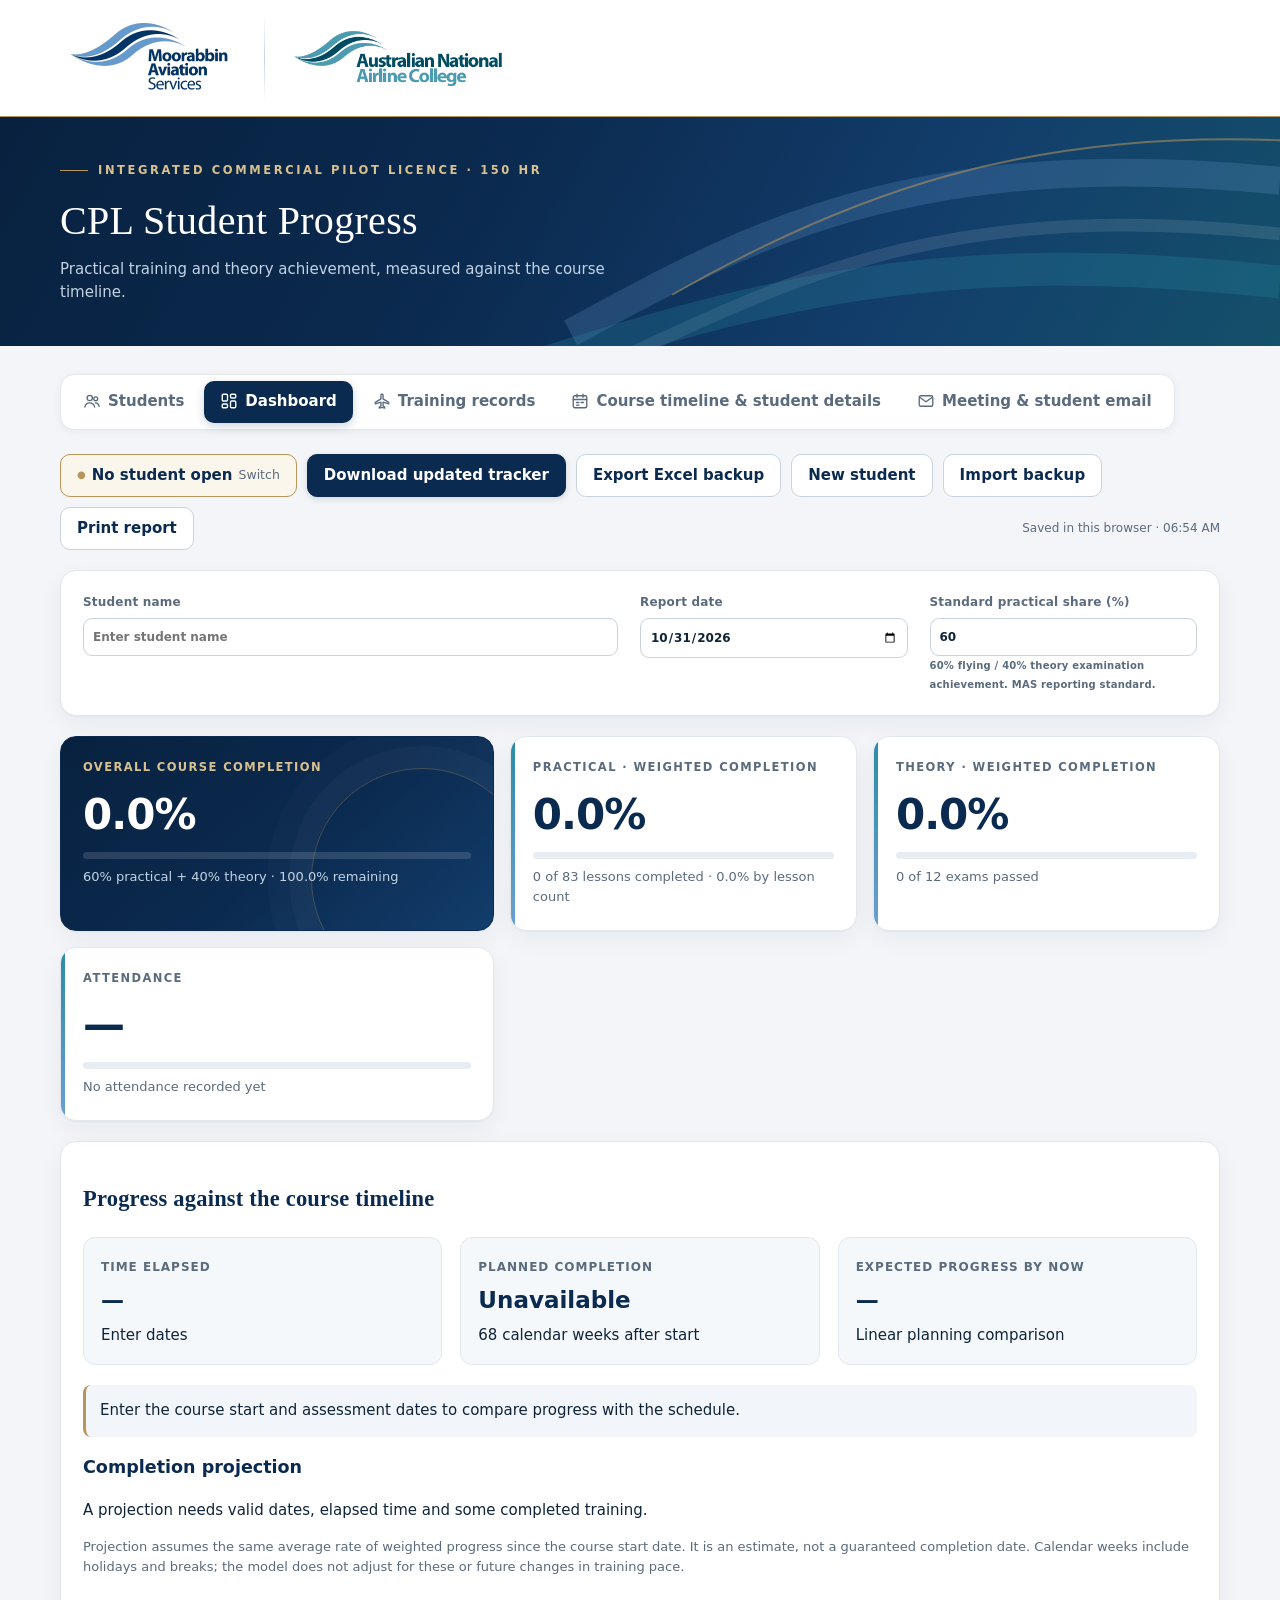
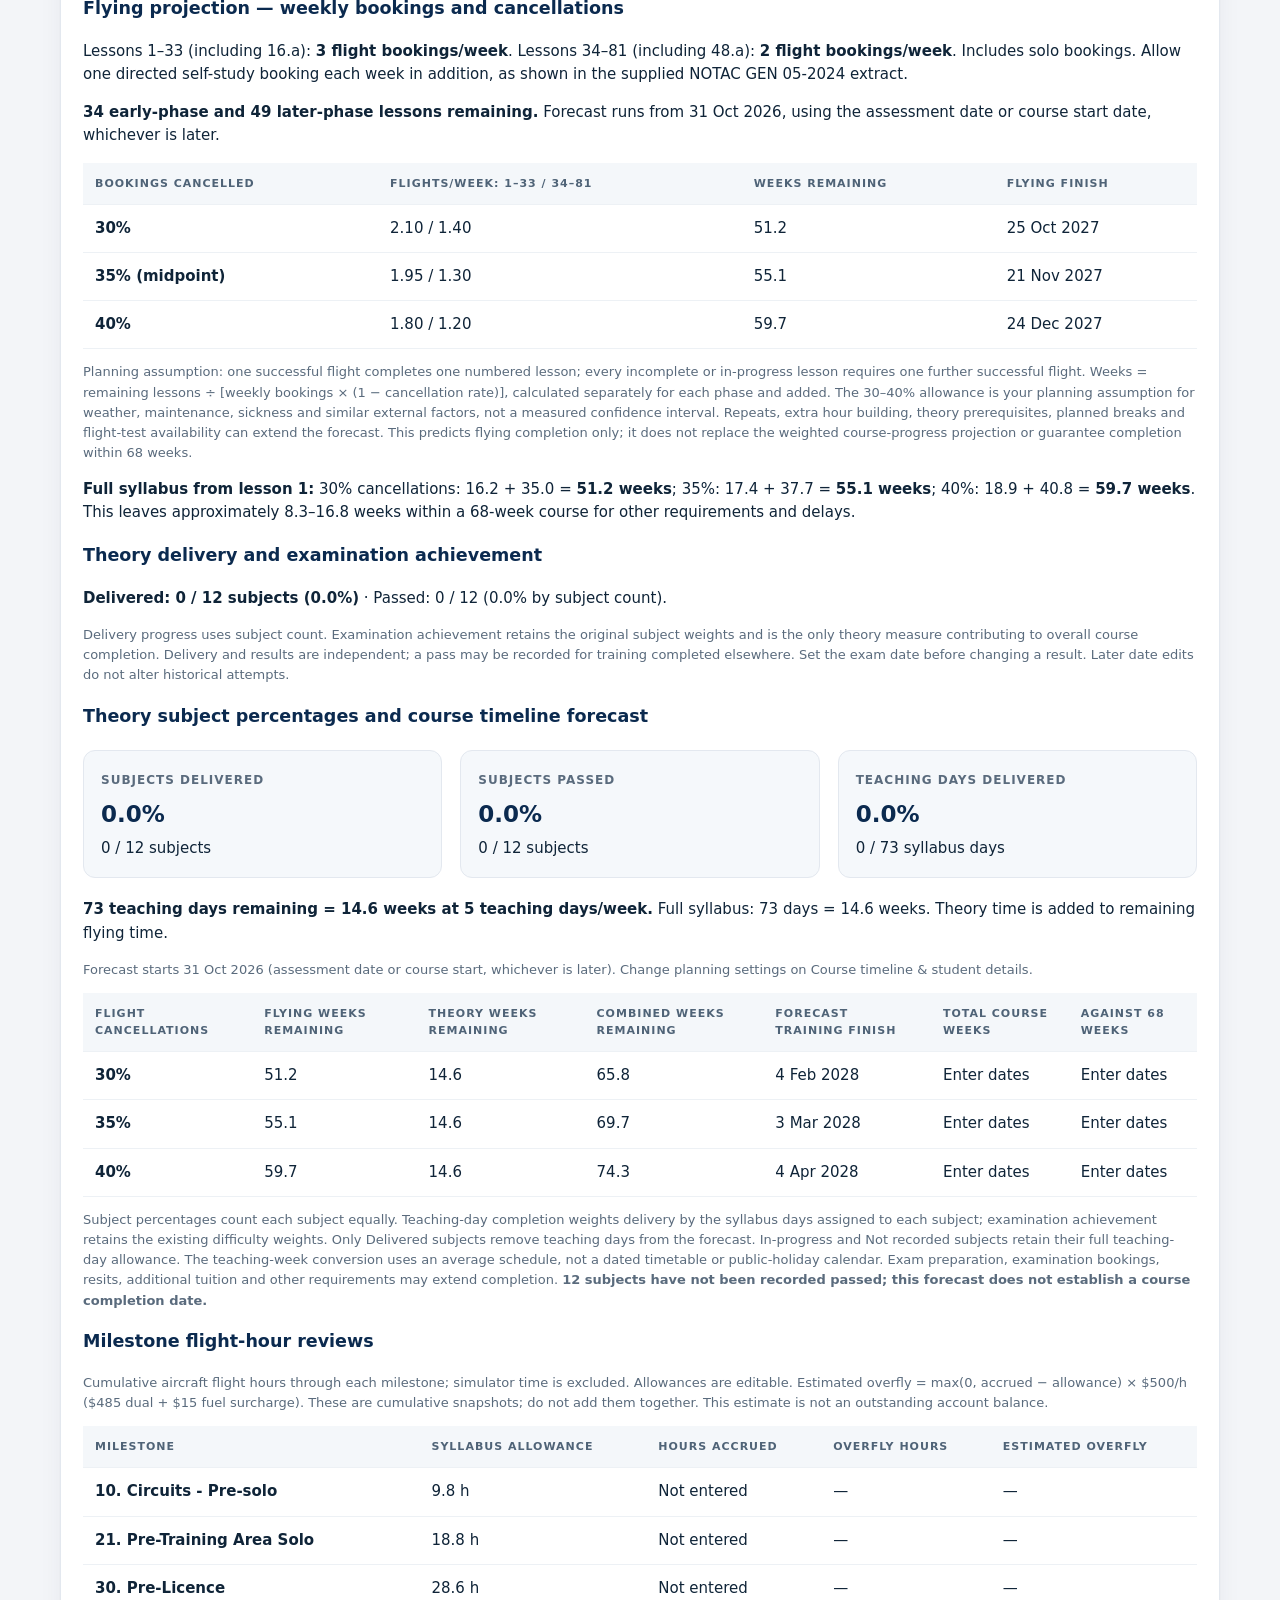
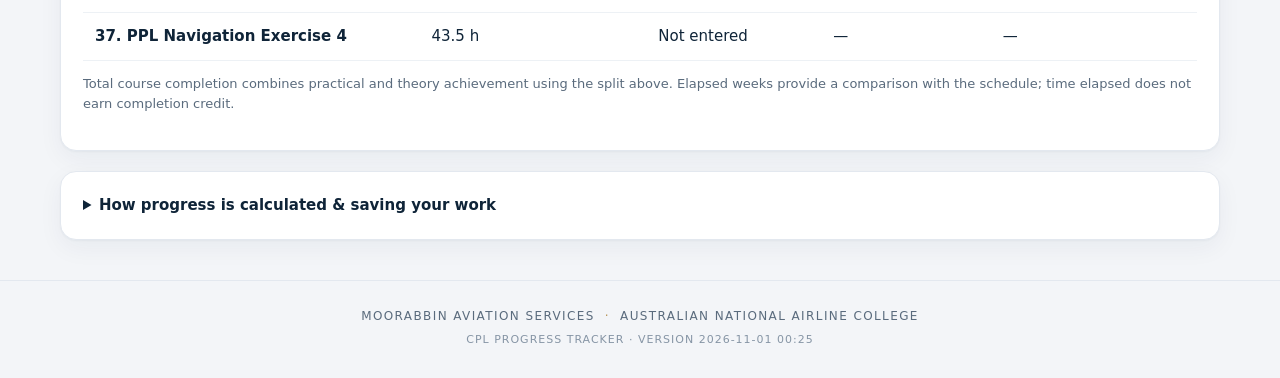
==== src/index.html @ b9ecb1c2 "Read Smart cancellation report PDFs (statistics cover every event even when only the first page prin" ====
<!doctype html>
<html lang="en"><head><meta name="cpl-build" content="2026-11-01T00:25:20Z"><meta charset="utf-8"><meta name="viewport" content="width=device-width,initial-scale=1,viewport-fit=cover"><meta name="theme-color" content="#0b2a4f"><meta name="mobile-web-app-capable" content="yes"><meta name="apple-mobile-web-app-capable" content="yes"><meta name="apple-mobile-web-app-title" content="CPL Tracker"><meta name="apple-mobile-web-app-status-bar-style" content="black-translucent"><link rel="manifest" href="manifest.webmanifest"><link rel="icon" href="icons/icon-192.png"><link rel="apple-touch-icon" href="icons/apple-touch-icon.png"><title>MAS · CPL Progress Tracker</title><style>
:root{--ink:#132b3e;--muted:#5d7180;--teal:#087f7a;--line:#dce5e9;--bg:#f2f6f8}*{box-sizing:border-box}body{margin:0;background:var(--bg);color:var(--ink);font:15px/1.5 system-ui,-apple-system,Segoe UI,sans-serif}header{background:#102d42;color:white;padding:26px max(24px,calc((100% - 1160px)/2))}header small{color:#9cd7d3;letter-spacing:2px;font-weight:700}h1{font-size:30px;margin:7px 0}header p{margin:0;color:#c5d6e1}main{max-width:1208px;margin:auto;padding:26px 24px}button,.file{font:inherit;border:1px solid #bacbd3;border-radius:8px;background:white;color:var(--ink);padding:9px 15px;cursor:pointer;font-weight:600}button:hover,.file:hover{background:#e6f3f1}.primary{background:var(--teal);color:white;border-color:var(--teal)}.primary:hover{background:#066963}.toolbar{display:flex;gap:10px;flex-wrap:wrap;align-items:center;margin-bottom:20px}.saved{font-size:12px;color:var(--muted);margin-left:auto}.panel,.card{background:white;border:1px solid var(--line);border-radius:14px;padding:22px;box-shadow:0 3px 12px #17384b04}.identity{display:grid;grid-template-columns:2fr 1fr 1fr;gap:22px;margin-bottom:20px}label{display:block;font-size:12px;font-weight:650;color:var(--muted)}input,select,textarea{font:inherit;color:var(--ink);border:1px solid #bbccd4;border-radius:7px;padding:9px;background:white;max-width:100%}input:focus,select:focus,textarea:focus,button:focus-visible{outline:3px solid #77c9bd;outline-offset:2px}.identity input{width:100%;margin-top:6px}.cards{display:grid;grid-template-columns:1.25fr 1fr 1fr;gap:16px;margin-bottom:20px}.card h2{font-size:13px;color:var(--muted);margin:0}.value{font-size:40px;letter-spacing:-1.5px;font-weight:700;margin:5px 0}.card p{color:var(--muted);font-size:13px;margin:8px 0 0}.overall{background:#102d42;color:white}.overall h2,.overall p{color:#c4d8e2}.bar{height:8px;background:#e5eeee;border-radius:20px;overflow:hidden}.bar span{display:block;height:100%;background:#15998e;transition:width .2s}.overall .bar{background:#355164}.overall .bar span{background:#69d5bd}.tabs{display:flex;gap:6px;border-bottom:1px solid var(--line);margin-bottom:20px}.tabs button{border:0;border-radius:8px 8px 0 0;padding:13px 20px;background:transparent}.tabs button.active{background:white;color:var(--teal);box-shadow:inset 0 -3px var(--teal)}.sectionhead{display:flex;align-items:center;gap:16px;flex-wrap:wrap;margin-bottom:16px}.sectionhead h2{font-size:20px;margin:0;margin-right:auto}.sectionhead input{width:180px}.tablewrap{overflow:auto}table{border-collapse:collapse;width:100%;text-align:left}th{font-size:11px;text-transform:uppercase;letter-spacing:.7px;color:var(--muted);background:#f3f7f8}td,th{padding:12px;border-bottom:1px solid #e7eef1;vertical-align:middle}td:first-child{font-weight:650}td select{min-width:145px;font-size:13px}td textarea{min-width:190px;width:100%;height:40px;resize:vertical;font-size:13px}tr.done{background:#f1faf6}.weight{font-variant-numeric:tabular-nums;white-space:nowrap}.tag{font-size:12px;color:var(--teal);background:#e5f5ef;padding:4px 9px;border-radius:6px}.hint{font-size:13px;color:var(--muted)}details{margin-top:20px}summary{cursor:pointer;font-weight:650}details p{max-width:900px;font-size:13px;color:var(--muted)}footer{text-align:center;padding:22px;font-size:12px;color:var(--muted)}[hidden]{display:none!important}@media(max-width:750px){.identity,.cards{grid-template-columns:1fr}.value{font-size:34px}main{padding:18px 12px}.panel{padding:15px}header{padding:22px}h1{font-size:25px}.saved{margin-left:0;width:100%}}@media print{header{background:white;color:#132b3e;padding:0}header small,header p{color:#536877}.toolbar,.sectionhead input,.sectionhead select,.tabs,footer{display:none}.panel,.card{box-shadow:none;break-inside:avoid}.cards{grid-template-columns:repeat(3,1fr)}.overall{background:white;color:#132b3e}.overall h2,.overall p{color:#536877}body{background:white}main{padding:12px 0}.identity{grid-template-columns:2fr 1fr 1fr}td textarea{height:auto}table{font-size:11px}td,th{padding:6px}.tablewrap{overflow:visible}}

.pagetabs{margin-bottom:24px}.metricgrid{display:grid;grid-template-columns:repeat(3,minmax(0,1fr));gap:18px;margin:20px 0}.metricgrid>div{background:#f2f7f8;border-radius:10px;padding:17px}.metricgrid strong{display:block;font-size:23px;margin:5px 0}.metricgrid span{font-size:12px;color:var(--muted)}.pace{padding:14px;background:#edf5f5;border-left:4px solid var(--teal);border-radius:6px}.bulk{display:flex;gap:10px;align-items:center;flex-wrap:wrap;background:#f2f7f8;padding:12px;border-radius:8px;margin-bottom:14px}.bulk input[type=checkbox],td input[type=checkbox]{width:19px;height:19px;accent-color:var(--teal)}#printReport{display:none}.reportmeta{display:grid;grid-template-columns:1fr 1fr;gap:9px}.reportmeta p{margin:4px 0}#printReport h2{border-bottom:2px solid #087f7a;padding-bottom:8px}#printReport td:last-child{text-align:right}.printnotes{white-space:pre-wrap;overflow-wrap:anywhere}@media(max-width:750px){.metricgrid{grid-template-columns:1fr}.pagetabs button{flex:1}.reportmeta{grid-template-columns:1fr}}@media print{main>*{display:none!important}main>#printReport{display:block!important}#printReport .metricgrid{grid-template-columns:repeat(3,1fr)}header{margin-bottom:15px}#printReport{font-size:12px}.printnotes{break-inside:auto}footer{display:none}}
</style>
<style id="eliteTheme">
:root{--ink:#0f2438;--muted:#5a6b7d;--navy:#0b2a4f;--navy2:#123d6b;--sky:#6c9fd3;--teal:#16627a;--tealb:#2a8ca3;--gold:#b8955a;--goldl:#d9c08f;--line:#e3e8ef;--bg:#f3f5f8;--serif:"Iowan Old Style","Palatino Linotype",Palatino,"Book Antiqua",Georgia,serif}
body{background:var(--bg);color:var(--ink);font:15px/1.55 "Inter","Segoe UI",system-ui,-apple-system,Roboto,sans-serif;-webkit-font-smoothing:antialiased}
header.site{background:none;padding:0;color:white}
.brandbar{background:white;border-bottom:1px solid var(--gold);box-shadow:0 1px 0 #fff inset}
.brandinner{max-width:1208px;margin:auto;padding:14px 24px;display:flex;align-items:center;gap:26px}
.logo{display:block;height:auto}.logo.mas{width:178px}.logo.anac{width:214px}
.brandsep{width:1px;align-self:stretch;background:linear-gradient(transparent,#c9d3de,transparent)}
.hero{position:relative;overflow:hidden;background:linear-gradient(120deg,#08213f 0%,var(--navy) 38%,var(--navy2) 70%,#14506a 100%)}
.herowave{position:absolute;right:0;top:0;height:100%;width:min(70%,760px)}
.heroinner{position:relative;max-width:1208px;margin:auto;padding:38px 24px 42px}
.hero small{display:inline-flex;align-items:center;gap:10px;color:var(--goldl);font-size:11.5px;letter-spacing:2.6px;text-transform:uppercase;font-weight:600}
.hero small::before{content:"";width:28px;height:1px;background:var(--gold)}
.hero h1{font-family:var(--serif);font-weight:500;font-size:40px;letter-spacing:.3px;margin:10px 0 6px;color:white}
.hero p{margin:0;color:#c3d3e4;max-width:560px}
main{max-width:1208px;padding:28px 24px 10px}
button,.file{border:1px solid #c9d3de;border-radius:10px;background:white;color:var(--navy);padding:9px 16px;font-weight:600;transition:background .15s,border-color .15s,box-shadow .15s}
button:hover,.file:hover{background:#eef3f8;border-color:#aebdcc}
.primary,button.primary{background:var(--navy);border-color:var(--navy);color:white;box-shadow:0 2px 6px #0b2a4f26}
.primary:hover,button.primary:hover{background:var(--navy2);border-color:var(--navy2)}
input:focus,select:focus,textarea:focus,button:focus-visible{outline:3px solid #6c9fd3aa;outline-offset:2px}
.pagetabs{background:white;border:1px solid var(--line);border-radius:14px;padding:6px;gap:4px;box-shadow:0 2px 10px #0b2a4f0d;display:inline-flex}
.pagetabs button{border:0;background:transparent;box-shadow:none;border-radius:10px;color:var(--muted)}
.pagetabs button:hover{background:#f0f4f8;color:var(--navy)}
.pagetabs button.primary{background:var(--navy);color:white;box-shadow:0 3px 10px #0b2a4f33}
.panel,.card{border:1px solid var(--line);border-radius:16px;box-shadow:0 1px 2px #0b2a4f0a,0 8px 24px #0b2a4f0d}
.panel h2,.sectionhead h2{font-family:var(--serif);font-weight:600;color:var(--navy);letter-spacing:.2px}
.panel h3{color:var(--navy)}
label{color:var(--muted);font-weight:600;letter-spacing:.2px}
input,select,textarea{border-color:#c9d3de;border-radius:9px}
.card{position:relative;overflow:hidden}
.card h2{font-size:11.5px;letter-spacing:1.4px;font-weight:700;color:var(--muted)}
.value{font-size:42px;font-weight:650;letter-spacing:-1px;color:var(--navy);font-variant-numeric:tabular-nums}
.bar{height:7px;background:#e7edf3}
.bar span{background:linear-gradient(90deg,var(--teal),var(--tealb))}
.card:not(.overall)::before{content:"";position:absolute;left:0;top:0;bottom:0;width:4px;background:linear-gradient(var(--tealb),var(--sky))}
.overall{background:linear-gradient(140deg,#08213f,var(--navy) 55%,var(--navy2));border-color:#0b2a4f}
.overall::after{content:"";position:absolute;inset:auto -40px -60px auto;width:220px;height:220px;border-radius:50%;border:1px solid #b8955a55;box-shadow:0 0 0 22px #ffffff06,0 0 0 44px #ffffff04}
.overall .value{color:white}
.overall h2{color:var(--goldl)}.overall p{color:#c3d3e4}
.overall .bar{background:#ffffff22}.overall .bar span{background:linear-gradient(90deg,var(--gold),var(--goldl))}
.tabs{border-bottom:1px solid var(--line)}
.tabs button{color:var(--muted);font-weight:600}
.tabs button.active{background:white;color:var(--navy);box-shadow:inset 0 -3px var(--gold)}
th{background:#f4f7fa;color:#4f6377;letter-spacing:1px;font-weight:700;border-bottom:1px solid var(--line)}
td,th{border-bottom:1px solid #edf1f5}
tbody tr:hover{background:#f8fafc}
tr.done{background:#eef7f4}tr.done:hover{background:#e6f3ef}
td:first-child{font-weight:600}
.lessoncell:first-of-type{color:var(--navy)}
.metricgrid>div{background:#f5f8fb;border:1px solid var(--line);border-radius:12px}
.metricgrid strong{color:var(--navy);font-weight:650}
.metricgrid span{letter-spacing:1px;font-weight:600}
.pace{background:#f2f6fa;border-left:3px solid var(--gold);border-radius:8px}
.bulk{background:#f5f8fb;border:1px solid var(--line);border-radius:12px}
.bulk input[type=checkbox],td input[type=checkbox]{accent-color:var(--navy)}
.tag{color:var(--navy);background:#e8eff7}
.saved{color:var(--muted)}
footer{display:flex;flex-wrap:wrap;justify-content:center;align-items:center;gap:6px 10px;margin-top:30px;padding:26px 16px 30px;border-top:1px solid var(--line);color:var(--muted);font-size:12px;letter-spacing:1.4px;text-transform:uppercase}
footer i{color:var(--gold);font-style:normal}
footer small{flex-basis:100%;text-align:center;letter-spacing:1px;color:#8695a5;font-size:11px}
@media(max-width:750px){
.brandinner{padding:12px 16px;gap:16px;justify-content:space-between}
.logo.mas{width:112px}.logo.anac{width:132px}
.heroinner{padding:28px 16px 30px}
.hero h1{font-size:30px}
.herowave{width:100%;opacity:.7}
main{padding:20px 16px 6px}
.pagetabs{display:grid;grid-template-columns:1fr 1fr;width:100%}.pagetabs button{padding:11px 8px;line-height:1.25}.toolbar:not(.pagetabs) button,.toolbar .file{flex:1 1 auto;text-align:center}
.value{font-size:36px}
}
@media print{
header.site{background:white;padding:0}
.brandbar{border-bottom:2px solid var(--gold);box-shadow:none}
.brandinner{padding:0 0 10px}
.hero{background:white;color:var(--ink)}
.herowave{display:none}
.heroinner{padding:12px 0 6px}
.hero small{color:#7a6a4a}.hero h1{color:var(--navy);font-size:26px}.hero p{color:var(--muted)}
.overall{background:white}.overall .value{color:var(--navy)}.overall h2,.overall p{color:var(--muted)}
.card::before,.overall::after{display:none}
*{-webkit-print-color-adjust:exact;print-color-adjust:exact}
}
</style><style id="appShell">
.navicon{display:inline-grid;place-items:center;vertical-align:-4px;margin-right:7px}
.navicon svg{width:18px;height:18px;fill:none;stroke:currentColor;stroke-width:1.8;stroke-linecap:round;stroke-linejoin:round}
.navshort{display:none}
.apptoast{position:fixed;left:50%;bottom:28px;transform:translate(-50%,20px);opacity:0;pointer-events:none;z-index:90;max-width:min(92vw,520px);background:#0b2a4f;color:white;padding:12px 18px;border-radius:12px;box-shadow:0 10px 30px #0b2a4f55;font-size:14px;transition:opacity .2s,transform .2s;border-left:3px solid var(--gold)}
.apptoast.show{opacity:1;transform:translate(-50%,0)}
#installApp{border-color:var(--gold);color:#7a5a20;background:#fbf6ec}
.pagein{animation:pagein .22s ease-out}
@keyframes pagein{from{opacity:0;transform:translateY(6px)}to{opacity:1;transform:none}}
@media(prefers-reduced-motion:reduce){.pagein{animation:none}.apptoast{transition:none}}
tr.milestone-review td{border-left:3px solid var(--gold)}
tr.milestone-review strong{color:var(--navy)}
@media(max-width:750px){
body{padding-bottom:calc(78px + env(safe-area-inset-bottom))}
.brandinner{padding-top:calc(10px + env(safe-area-inset-top))}
.heroinner{padding:20px 16px 22px}.hero h1{font-size:27px;margin:6px 0 0}.hero p{display:none}
.pagetabs{position:fixed;left:0;right:0;bottom:0;z-index:60;margin:0;width:auto;display:grid;grid-template-columns:repeat(4,1fr);gap:2px;border:0;border-top:1px solid var(--line);border-radius:0;padding:6px 4px calc(6px + env(safe-area-inset-bottom));background:#ffffffef;-webkit-backdrop-filter:blur(14px);backdrop-filter:blur(14px);box-shadow:0 -6px 24px #0b2a4f14}
.pagetabs button,.pagetabs button.primary{display:flex;flex-direction:column;align-items:center;gap:3px;padding:4px 2px;font-size:11px;font-weight:600;line-height:1.2;background:none;box-shadow:none;border-radius:12px;color:var(--muted)}
.pagetabs button.primary{color:var(--navy)}
.pagetabs .navicon{margin:0;width:52px;height:30px;border-radius:15px;transition:background .15s}
.pagetabs button.primary .navicon{background:#dfe8f3}
.pagetabs .navicon svg{width:21px;height:21px}
.navfull{display:none}.navshort{display:inline}
.toolbar:not(.pagetabs){flex-wrap:nowrap;overflow-x:auto;-webkit-overflow-scrolling:touch;scrollbar-width:none;margin:0 -16px 16px;padding:2px 16px 6px}
.toolbar:not(.pagetabs)::-webkit-scrollbar{display:none}
.toolbar:not(.pagetabs) button,.toolbar:not(.pagetabs) .file{flex:0 0 auto;white-space:nowrap;padding:8px 14px;font-size:14px}
.toolbar .saved{flex:0 0 auto;width:auto;white-space:nowrap}
.apptoast{bottom:calc(88px + env(safe-area-inset-bottom))}
#trainingPage table,#trainingPage tbody{display:block}
#trainingPage thead{display:none}
#trainingPage tbody tr{display:grid;grid-template-columns:auto 1fr;column-gap:12px;align-items:center;border:1px solid var(--line);border-radius:14px;padding:12px 14px;margin-bottom:12px;background:white;box-shadow:0 1px 2px #0b2a4f0a}
#trainingPage tbody tr.done{background:#f1f8f5;border-color:#cfe6dc}
#trainingPage td{grid-column:1/-1;display:flex;justify-content:space-between;align-items:center;gap:12px;border:0;padding:6px 0;min-width:0;white-space:normal}
#trainingPage td::before{content:attr(data-label);font-size:10.5px;letter-spacing:1px;text-transform:uppercase;font-weight:700;color:var(--muted);flex:0 0 auto}
#trainingPage td:nth-child(1){grid-column:1;padding:0}
#trainingPage td:nth-child(2){grid-column:2;font-family:var(--serif);font-size:17px;font-weight:600;color:var(--navy);padding:0}
#trainingPage td:nth-child(1)::before,#trainingPage td:nth-child(2)::before{display:none}
#trainingPage td:nth-child(3){border-top:1px solid #edf1f5;margin-top:8px;padding-top:10px}
#trainingPage td:has(textarea),#trainingPage td:has(input[type=date]){flex-direction:column;align-items:stretch}
#trainingPage td select{min-width:0;flex:0 1 190px}
#trainingPage td textarea{min-width:0}
.bulk{display:grid;grid-template-columns:1fr 1fr;gap:8px;padding:10px}.bulk label{align-self:center}.bulk #selectedCount{text-align:right;font-size:12px;color:var(--muted);align-self:center}.bulk select{grid-column:1/-1}.bulk button{padding:8px 10px}
#trainingPage tbody tr.milestone-review{display:block;padding:14px}
#trainingPage tr.milestone-review td{display:block;padding:0}
#trainingPage tr.milestone-review td::before{display:none}
.sectionhead input,.sectionhead select{flex:1 1 140px;width:auto}
}
@media print{.apptoast,#installApp{display:none!important}}
</style><style id="students">.sthead{display:flex;justify-content:space-between;align-items:flex-start;gap:12px;flex-wrap:wrap}
.sthead h2{margin:0}
.stactions{display:flex;gap:8px;flex-wrap:wrap;align-items:center}
.stactions .file{cursor:pointer}
#stUploadBtn{background:var(--navy);color:white;border-color:var(--navy)}
.stdrop{display:flex;flex-direction:column;gap:4px;margin:16px 0;padding:18px;border:1.5px dashed #b9c6d6;border-radius:14px;background:#f7f9fc;cursor:pointer;text-align:center;transition:background .15s,border-color .15s}
.stdrop strong{color:var(--navy)}
.stdrop span{font-size:13px;color:var(--muted)}
.stdrop.over,.stdrop:hover,.stdrop:focus-visible{border-color:var(--gold);background:#fbf6ec;outline:none}
.stfind{display:flex;gap:8px;margin:6px 0 12px}
.stfind input{flex:1 1 auto;min-width:0}.stfind select{flex:0 0 auto;width:auto;max-width:34%}
.stlist{display:grid;grid-template-columns:repeat(auto-fill,minmax(290px,1fr));gap:12px}
.stcard{display:flex;flex-direction:column;gap:10px;padding:16px;border:1px solid var(--line);border-radius:14px;background:white;box-shadow:0 1px 2px #0b2a4f0a}
.stcard.current{border-color:var(--gold);box-shadow:0 0 0 1px var(--gold) inset,0 4px 16px #b8955a22}
.stwho{display:flex;flex-wrap:wrap;align-items:center;gap:4px 8px}
.stwho strong{font-family:var(--serif,Georgia,serif);font-size:18px;color:var(--navy)}
.stwho small{flex-basis:100%;color:var(--muted)}
.stfig .stpct{font-size:22px;font-weight:700;color:var(--navy)}
.stfig .bar{margin:4px 0}
.stfig small,.stfoot small{color:var(--muted);font-size:12px}
.stnext{margin:0;font-size:13px}
.stfoot{display:flex;justify-content:space-between;align-items:center;gap:8px;margin-top:auto;flex-wrap:wrap}
.stfoot span{display:flex;gap:6px}
.stfoot button{padding:6px 12px}
.stremove{color:#9b2c2c}
.stempty{color:var(--muted);padding:24px;text-align:center;grid-column:1/-1}
.stpill{display:inline-block;font-size:11px;font-weight:700;letter-spacing:.04em;text-transform:uppercase;padding:3px 9px;border-radius:99px;background:#e8edf3;color:var(--muted)}
.stpill.on{background:#e3f2ea;color:#1f6b45}
.stpill.warn{background:#fdf1dc;color:#8a5a10}
.stpill.bad{background:#fbe5e5;color:#9b2c2c}
.stsync{margin-top:18px;border-top:1px solid var(--line);padding-top:12px}
.stsync summary{display:flex;align-items:center;gap:10px;cursor:pointer;font-weight:600;color:var(--navy)}
.streview{margin:16px 0;padding:16px;border:1px solid var(--gold);border-radius:14px;background:#fffdf8}
.strhead{display:flex;justify-content:space-between;align-items:center}
.strhead h3{margin:0;color:var(--navy)}
.streview h4{margin:16px 0 8px;color:var(--navy)}
.stfile{display:flex;flex-direction:column;gap:4px;padding:10px 0;border-bottom:1px solid var(--line)}
.stfile>span{font-size:13px;color:var(--muted)}
.stfile.bad>span{color:#9b2c2c}
.stfile pre{white-space:pre-wrap;max-height:240px;overflow:auto;font-size:12px;background:#f5f7fa;padding:8px;border-radius:8px}
.sthrow{width:64px;display:inline-block;padding:2px 6px}
.stmap{display:grid;grid-template-columns:repeat(auto-fill,minmax(230px,1fr));gap:8px;margin-top:8px}
.stmap label{display:flex;flex-direction:column;gap:4px;font-size:13px;font-weight:600}
.stmap label small{display:block;font-weight:400;color:var(--muted);overflow:hidden;text-overflow:ellipsis;white-space:nowrap}
.stchange{padding:10px 12px;margin-bottom:8px;border:1px solid var(--line);border-radius:10px;background:white}
.stchange>small{display:block;color:var(--muted);font-size:12px}
.stchange ul{margin:6px 0 0;padding-left:20px;font-size:13px;max-height:220px;overflow:auto}
.stchange em{color:var(--muted);font-style:normal;font-size:12px}
.stpick{display:flex;align-items:center;gap:8px}
.stfor{display:flex;align-items:center;gap:8px;font-size:13px;margin:6px 0}.stfor select{width:auto}
.stchip{display:inline-flex;align-items:center;gap:6px;border-color:var(--gold);background:#fbf6ec;color:var(--navy);font-weight:600}
.stchip span{color:var(--gold);font-size:10px}.stchip small{color:var(--muted);font-weight:500}
.stupdate{position:fixed;left:50%;transform:translateX(-50%);bottom:24px;z-index:95;display:flex;align-items:center;gap:10px;flex-wrap:wrap;max-width:min(94vw,560px);background:#0b2a4f;color:white;padding:12px 14px;border-radius:14px;box-shadow:0 10px 30px #0b2a4f55;border-left:3px solid var(--gold);font-size:14px}
.stupdate span{flex:1 1 200px}.stupdate button{padding:6px 12px}
@media(max-width:750px){
.pagetabs{grid-template-columns:repeat(5,1fr)!important}
.pagetabs .navicon{width:44px!important}
.stupdate{bottom:calc(88px + env(safe-area-inset-bottom))}
.stactions button,.stactions .file{flex:1 1 auto;text-align:center}
.stlist{grid-template-columns:1fr}
.stfind{flex-wrap:wrap}.stfind input{flex-basis:100%}.stfind select{max-width:none;flex:1 1 40%}
.stmap{grid-template-columns:1fr}
}
@media print{#studentsPage,.stchip,.stupdate{display:none!important}}
.attpanel{margin-top:22px;padding-top:16px;border-top:1px solid var(--line)}
.attsum{display:flex;flex-wrap:wrap;align-items:center;gap:8px;margin:8px 0 14px}
.attbig{font-size:28px;font-weight:700;color:var(--navy);margin-right:6px}.attbig.low{color:#9b2c2c}
.attflag{flex-basis:100%;color:#9b2c2c;font-size:14px}
.attadd{display:grid;grid-template-columns:repeat(auto-fit,minmax(140px,1fr));gap:8px;align-items:end;margin-bottom:12px}
.attfilter{margin-bottom:8px}
.atttable td input{width:100%;min-width:120px}
.atttable tr.att-absent td:first-child{border-left:3px solid #c53030}
.atttable tr.att-late td:first-child{border-left:3px solid #d69e2e}
.atttable tr.att-sick-certificate- td:first-child{border-left:3px solid #8aa0b8}
#attCard.attlow .value{color:#9b2c2c}#attCard.attlow .bar span{background:#c53030}
.stattend{display:block}.stattend.low{color:#9b2c2c!important;font-weight:600}
@media(max-width:750px){
.atttable,.atttable tbody{display:block}.atttable thead{display:none}
.atttable tr{display:grid;grid-template-columns:1fr 1fr;gap:6px 10px;border:1px solid var(--line);border-radius:12px;padding:10px 12px;margin-bottom:10px;background:white}
.atttable td{border:0!important;padding:0}
.atttable td[data-label]::before{content:attr(data-label);display:block;font-size:11px;color:var(--muted);font-weight:600}
.atttable td:last-child{grid-column:2;justify-self:end}
.attadd{grid-template-columns:1fr 1fr}
}
.atttable tr.attflight td{color:var(--muted)}
</style></head><body><header class="site"><div class="brandbar"><div class="brandinner"><img class="logo mas" alt="Moorabbin Aviation Services" src="[data-uri]"><span class="brandsep" aria-hidden="true"></span><img class="logo anac" alt="Australian National Airline College" src="[data-uri]"></div></div><div class="hero"><svg class="herowave" viewBox="0 0 600 220" preserveAspectRatio="xMaxYMid slice" aria-hidden="true"><path d="M40 190C170 120 300 40 600 70" stroke="#6c9fd3" stroke-width="22" fill="none" opacity=".22"/><path d="M90 205C230 140 350 85 600 112" stroke="#ffffff" stroke-width="10" fill="none" opacity=".10"/><path d="M0 220C190 160 330 120 600 150" stroke="#2a8ca3" stroke-width="26" fill="none" opacity=".25"/><path d="M120 160C260 80 400 30 600 38" stroke="#b8955a" stroke-width="1.5" fill="none" opacity=".55"/></svg><div class="heroinner"><small>Integrated Commercial Pilot Licence · 150 hr</small><h1>CPL Student Progress</h1><p>Practical training and theory achievement, measured against the course timeline.</p></div></div></header><main><nav class="toolbar pagetabs" aria-label="Tracker pages"><button data-page="dashboard" class="primary">Dashboard</button><button data-page="training">Training records</button><button data-page="timeline">Course timeline &amp; student details</button></nav>
<div class="toolbar"><button class="primary" id="download">Download updated tracker</button><button id="backup">Export backup</button><label class="file">Import backup<input id="import" type="file" accept="application/json,.json" hidden></label><button id="print">Print report</button><span class="saved" id="saved" role="status">Ready · works offline</span></div>
<section class="panel identity"><label>Student name<input id="name" placeholder="Enter student name" autocomplete="off"></label><label>Report date<input type="date" id="date"></label><label>Standard practical share (%)<input type="number" id="share" min="0" max="100" step="1" value="60" readonly aria-describedby="standardWeightHint"><small id="standardWeightHint">60% flying / 40% theory examination achievement. MAS reporting standard.</small></label></section>
<section class="cards" id="progressCards"><article class="card overall"><h2>OVERALL COURSE COMPLETION</h2><div class="value" id="overall">0%</div><div class="bar"><span id="overallbar"></span></div><p id="split"></p></article><article class="card"><h2>PRACTICAL · WEIGHTED COMPLETION</h2><div class="value" id="practical">0%</div><div class="bar"><span id="practicalbar"></span></div><p id="pcount"></p></article><article class="card"><h2>THEORY · WEIGHTED COMPLETION</h2><div class="value" id="theory">0%</div><div class="bar"><span id="theorybar"></span></div><p id="tcount"></p></article></section>
<div id="trainingPage" hidden><nav class="tabs" aria-label="Training sections"><button id="ptab" class="active" aria-pressed="true">Practical lessons</button><button id="ttab" aria-pressed="false">Theory exams</button></nav>
<section class="panel"><div class="sectionhead"><h2 id="sectiontitle">Practical lessons</h2><input id="search" type="search" aria-label="Search training items" placeholder="Search lessons or notes"><select id="filter" aria-label="Filter status"><option value="all">All statuses</option><option>Not started</option><option>In progress</option><option value="done">Completed / Passed</option></select></div><p class="hint" id="sectionhint"></p><div class="tablewrap"><table><thead id="head"></thead><tbody id="rows"></tbody></table></div><p class="hint" id="shown" aria-live="polite"></p></section>
</div><section id="dashboardPage" class="panel"><h2>Progress against the course timeline</h2><div id="dashboardTimeline"></div><p class="hint">Total course completion combines practical and theory achievement using the split above. Elapsed weeks provide a comparison with the schedule; time elapsed does not earn completion credit.</p></section><section id="timelinePage" class="panel" hidden><h2>Course timeline &amp; student details</h2><p class="hint">Enter the course start date and assessment date. The course duration is 68 calendar weeks (476 days).</p><div class="identity"><label>Student ID / ARN<input id="studentId"></label><label>Instructor<input id="instructor"></label><label>Course<input id="course" value="CPL"></label><label>Course start date<input id="start" type="date"></label><label>Assessment date<input id="asof" type="date"></label><label>Course duration<input value="68 weeks" readonly></label></div><label>Progress review notes<textarea id="review" rows="4" style="width:100%" placeholder="Record the agreed plan and next steps"></textarea></label><div class="panel" id="theoryPlanningControls"><h3>Theory delivery planning</h3><div class="identity"><label>Teaching days per week<input id="teachingDaysWeek" type="number" min="1" max="7" step="0.5" value="5"></label><label>Delivery arrangement<select id="deliveryArrangement"><option value="sequential">Add theory time to flying time</option><option value="concurrent">Theory and flying run concurrently</option></select></label></div><p class="hint">These settings affect forecasts only. They do not change achievement percentages or the 68-week planned course duration.</p></div><div id="timelineSummary"></div></section><section id="printReport"></section><details class="panel" id="helpPanel"><summary>How progress is calculated &amp; saving your work</summary><p id="method"></p><p>Only Completed lessons and Passed exams earn credit. In progress items earn no partial credit. The original workbook weights, teaching days and difficulty ranks are preserved. Rank 1 is the highest difficulty. Lesson names and planned durations come from the supplied SMART RPL, PPL and CPL syllabus PDFs. Durations are decimal hours; instrument time is included within the stated dual duration and is not added again. Missing or clipped information is flagged. The list contains 81 numbered lessons plus lessons 16.a and 48.a. Lesson 48.a has 0.5 weight points, matching the neighbouring hour-building lessons, and is included in progress and projections. Lesson 16.a uses the same weight as lesson 16. Other lettered lessons and ground briefs are excluded. Optional numbered lessons retain their existing progress treatment. Duration does not change progress weights or forecasts. The source also labels a ground brief as 44; this tracker uses PPL flight lesson 44. User-confirmed corrections supply the durations and training types for lessons 8, 16, 22, 25, 38, 48.a and 81.</p><p>Changes are saved in this browser where supported. Use Download updated tracker to create an HTML copy containing the current student data; the original downloaded file does not update itself. Export Excel backup saves a readable .xlsx workbook with embedded restore data. Import the original exported Excel file to restore the tracker; edits made in Excel do not update the embedded snapshot. Previous JSON backups can still be imported. New student / reset downloads an Excel backup before clearing student data. The downloaded file must be retained to restore that student. Files work offline without external libraries or a login. Email drafts use the details entered here; refresh the draft after changing progress or meeting details. There is no shared database or automatic sync between devices.</p><p>Print report produces a student progress summary including student details, dates, practical and theory completion, timeline comparison and the completion projection. The lesson list is excluded from this summary. This tracker is a progress summary and does not replace official training records.</p></details>
</main><footer><span>Moorabbin Aviation Services</span><i aria-hidden="true">·</i><span>Australian National Airline College</span><small>CPL Progress Tracker</small></footer>
<script id="xlsxTemplate" type="application/json">{"xl/workbook.xml": "[base64]", "xl/styles.xml": "[base64]", "xl/theme/theme1.xml": "[base64]", "xl/sharedStrings.xml": "PD94bWwgdmVyc2lvbj0iMS4wIiBlbmNvZGluZz0idXRmLTgiPz48eDpzc3QgeG1sbnM6eD0iaHR0cDovL3NjaGVtYXMub3BlbnhtbGZvcm1hdHMub3JnL3NwcmVhZHNoZWV0bWwvMjAwNi9tYWluIiAvPg==", "xl/worksheets/sheet1.xml": "[base64]", "xl/worksheets/sheet2.xml": "[base64]", "xl/worksheets/sheet3.xml": "[base64]", "xl/worksheets/sheet4.xml": "[base64]", "xl/worksheets/sheet5.xml": "[base64]", "_rels/.rels": "77u/[base64]", "xl/_rels/workbook.xml.rels": "77u/[base64]", "[Content_Types].xml": "77u/[base64]"}</script><script id="initial" type="application/json">{"version": 1, "name": "", "date": "2026-10-31", "share": 60, "lessons": [{"id": 1, "weight": 0.5, "status": "Not started", "notes": ""}, {"id": 2, "weight": 0.5, "status": "Not started", "notes": ""}, {"id": 3, "weight": 0.5, "status": "Not started", "notes": ""}, {"id": 4, "weight": 0.5, "status": "Not started", "notes": ""}, {"id": 5, "weight": 0.5, "status": "Not started", "notes": ""}, {"id": 6, "weight": 1, "status": "Not started", "notes": ""}, {"id": 7, "weight": 5, "status": "Not started", "notes": ""}, {"id": 8, "weight": 2, "status": "Not started", "notes": ""}, {"id": 9, "weight": 5, "status": "Not started", "notes": ""}, {"id": 10, "weight": 5, "status": "Not started", "notes": ""}, {"id": 11, "weight": 15, "status": "Not started", "notes": ""}, {"id": 12, "weight": 2, "status": "Not started", "notes": ""}, {"id": 13, "weight": 3, "status": "Not started", "notes": ""}, {"id": 14, "weight": 2, "status": "Not started", "notes": ""}, {"id": 15, "weight": 3, "status": "Not started", "notes": ""}, {"id": 16, "weight": 0.5, "status": "Not started", "notes": ""}, {"id": "16.a", "weight": 0.5, "status": "Not started", "notes": ""}, {"id": 17, "weight": 0.5, "status": "Not started", "notes": ""}, {"id": 18, "weight": 0.5, "status": "Not started", "notes": ""}, {"id": 19, "weight": 0.5, "status": "Not started", "notes": ""}, {"id": 20, "weight": 0.5, "status": "Not started", "notes": ""}, {"id": 21, "weight": 1, "status": "Not started", "notes": ""}, {"id": 22, "weight": 5, "status": "Not started", "notes": ""}, {"id": 23, "weight": 0.5, "status": "Not started", "notes": ""}, {"id": 24, "weight": 0.5, "status": "Not started", "notes": ""}, {"id": 25, "weight": 0.5, "status": "Not started", "notes": ""}, {"id": 26, "weight": 1, "status": "Not started", "notes": ""}, {"id": 27, "weight": 0.5, "status": "Not started", "notes": ""}, {"id": 28, "weight": 0.5, "status": "Not started", "notes": ""}, {"id": 29, "weight": 1, "status": "Not started", "notes": ""}, {"id": 30, "weight": 2, "status": "Not started", "notes": ""}, {"id": 31, "weight": 1, "status": "Not started", "notes": ""}, {"id": 32, "weight": 0.5, "status": "Not started", "notes": ""}, {"id": 33, "weight": 0.5, "status": "Not started", "notes": ""}, {"id": 34, "weight": 0.5, "status": "Not started", "notes": ""}, {"id": 35, "weight": 0.5, "status": "Not started", "notes": ""}, {"id": 36, "weight": 0.5, "status": "Not started", "notes": ""}, {"id": 37, "weight": 1, "status": "Not started", "notes": ""}, {"id": 38, "weight": 3, "status": "Not started", "notes": ""}, {"id": 39, "weight": 1, "status": "Not started", "notes": ""}, {"id": 40, "weight": 2, "status": "Not started", "notes": ""}, {"id": 41, "weight": 0.5, "status": "Not started", "notes": ""}, {"id": 42, "weight": 0.5, "status": "Not started", "notes": ""}, {"id": 43, "weight": 0.5, "status": "Not started", "notes": ""}, {"id": 44, "weight": 0.5, "status": "Not started", "notes": ""}, {"id": 45, "weight": 0.5, "status": "Not started", "notes": ""}, {"id": 46, "weight": 0.5, "status": "Not started", "notes": ""}, {"id": 47, "weight": 0.5, "status": "Not started", "notes": ""}, {"id": 48, "weight": 0.5, "status": "Not started", "notes": ""}, {"id": "48.a", "weight": 0.5, "status": "Not started", "notes": ""}, {"id": 49, "weight": 0.5, "status": "Not started", "notes": ""}, {"id": 50, "weight": 0.5, "status": "Not started", "notes": ""}, {"id": 51, "weight": 0.5, "status": "Not started", "notes": ""}, {"id": 52, "weight": 0.5, "status": "Not started", "notes": ""}, {"id": 53, "weight": 0.5, "status": "Not started", "notes": ""}, {"id": 54, "weight": 0.5, "status": "Not started", "notes": ""}, {"id": 55, "weight": 0.5, "status": "Not started", "notes": ""}, {"id": 56, "weight": 0.5, "status": "Not started", "notes": ""}, {"id": 57, "weight": 0.5, "status": "Not started", "notes": ""}, {"id": 58, "weight": 0.5, "status": "Not started", "notes": ""}, {"id": 59, "weight": 0.5, "status": "Not started", "notes": ""}, {"id": 60, "weight": 0.5, "status": "Not started", "notes": ""}, {"id": 61, "weight": 1, "status": "Not started", "notes": ""}, {"id": 62, "weight": 0.5, "status": "Not started", "notes": ""}, {"id": 63, "weight": 0.5, "status": "Not started", "notes": ""}, {"id": 64, "weight": 1, "status": "Not started", "notes": ""}, {"id": 65, "weight": 0.5, "status": "Not started", "notes": ""}, {"id": 66, "weight": 1, "status": "Not started", "notes": ""}, {"id": 67, "weight": 0.5, "status": "Not started", "notes": ""}, {"id": 68, "weight": 0.5, "status": "Not started", "notes": ""}, {"id": 69, "weight": 1, "status": "Not started", "notes": ""}, {"id": 70, "weight": 0.5, "status": "Not started", "notes": ""}, {"id": 71, "weight": 0.5, "status": "Not started", "notes": ""}, {"id": 72, "weight": 0.5, "status": "Not started", "notes": ""}, {"id": 73, "weight": 0.5, "status": "Not started", "notes": ""}, {"id": 74, "weight": 1, "status": "Not started", "notes": ""}, {"id": 75, "weight": 0.5, "status": "Not started", "notes": ""}, {"id": 76, "weight": 1, "status": "Not started", "notes": ""}, {"id": 77, "weight": 0.5, "status": "Not started", "notes": ""}, {"id": 78, "weight": 1, "status": "Not started", "notes": ""}, {"id": 79, "weight": 0.5, "status": "Not started", "notes": ""}, {"id": 80, "weight": 5, "status": "Not started", "notes": ""}, {"id": 81, "weight": 1, "status": "Not started", "notes": ""}], "exams": [{"id": "FROL", "days": 1, "rank": 10, "weight": 1, "status": "Not started", "notes": "", "deliveryStatus": "Not started", "deliveryDate": "", "examDate": "", "attempts": []}, {"id": "Pre-Solo", "days": 1, "rank": 9, "weight": 1, "status": "Not started", "notes": "", "deliveryStatus": "Not started", "deliveryDate": "", "examDate": "", "attempts": []}, {"id": "Pre-Area Solo", "days": 1, "rank": 8, "weight": 1, "status": "Not started", "notes": "", "deliveryStatus": "Not started", "deliveryDate": "", "examDate": "", "attempts": []}, {"id": "RPCT", "days": 2, "rank": 7, "weight": 2, "status": "Not started", "notes": "", "deliveryStatus": "Not started", "deliveryDate": "", "examDate": "", "attempts": []}, {"id": "RPLA", "days": 15, "rank": 1, "weight": 35, "status": "Not started", "notes": "", "deliveryStatus": "Not started", "deliveryDate": "", "examDate": "", "attempts": []}, {"id": "CMET", "days": 10, "rank": 4, "weight": 15, "status": "Not started", "notes": "", "deliveryStatus": "Not started", "deliveryDate": "", "examDate": "", "attempts": []}, {"id": "CFPA", "days": 15, "rank": 2, "weight": 20, "status": "Not started", "notes": "", "deliveryStatus": "Not started", "deliveryDate": "", "examDate": "", "attempts": []}, {"id": "CADA", "days": 5, "rank": 5, "weight": 5, "status": "Not started", "notes": "", "deliveryStatus": "Not started", "deliveryDate": "", "examDate": "", "attempts": []}, {"id": "CNAV", "days": 8, "rank": 6, "weight": 8, "status": "Not started", "notes": "", "deliveryStatus": "Not started", "deliveryDate": "", "examDate": "", "attempts": []}, {"id": "CLWA", "days": 5, "rank": 3, "weight": 5, "status": "Not started", "notes": "", "deliveryStatus": "Not started", "deliveryDate": "", "examDate": "", "attempts": []}, {"id": "CHUF", "days": 5, "rank": 6, "weight": 5, "status": "Not started", "notes": "", "deliveryStatus": "Not started", "deliveryDate": "", "examDate": "", "attempts": []}, {"id": "CSYA", "days": 5, "rank": 6, "weight": 2, "status": "Not started", "notes": "", "deliveryStatus": "Not started", "deliveryDate": "", "examDate": "", "attempts": []}], "milestones": {}}</script><script>
'use strict';
const lessonCatalogue={"1": {"name": "Effects of Controls", "duration": "1.0 h", "hours": 1.0, "mode": "Dual", "source": "Effects of Controls (1.0 dual)"}, "2": {"name": "Straight and Level", "duration": "1.0 h", "hours": 1.0, "mode": "Dual", "source": "Straight and Level (1.0 dual)"}, "3": {"name": "Climbing and Descending", "duration": "1.0 h", "hours": 1.0, "mode": "Dual", "source": "Climbing and Descending (1.0 dual)"}, "4": {"name": "Medium Level Turns", "duration": "1.0 h", "hours": 1.0, "mode": "Dual", "source": "Medium Level Turns(1.0 dual)"}, "5": {"name": "Stalling", "duration": "1.0 h", "hours": 1.0, "mode": "Dual", "source": "Stalling (1.0 dual)"}, "6": {"name": "Consolidation and Circuits", "duration": "1.0 h", "hours": 1.0, "mode": "Dual", "source": "Consolidation and Circuits (1.0 dual)"}, "7": {"name": "Circuits", "duration": "1.0 h", "hours": 1.0, "mode": "Dual", "source": "Circuits (1.0 dual)"}, "8": {"name": "Circuits - Flapless and Missed Approach", "duration": "1.0 h", "hours": 1, "mode": "Dual", "source": "Circuits - Flapless and Missed Approach (1.0"}, "9": {"name": "Circuit Emergencies", "duration": "1.0 h", "hours": 1.0, "mode": "Dual", "source": "Circuit Emergencies (1.0 dual)"}, "10": {"name": "Circuits - Pre-solo", "duration": "0.8 h", "hours": 0.8, "mode": "Dual", "source": "Circuits - Pre-solo (0.8 dual)"}, "11": {"name": "First Solo Circuits", "duration": "0.3 h", "hours": 0.3, "mode": "Solo", "source": "First Solo Circuits (0.3 solo)"}, "12": {"name": "Circuit Consolidation", "duration": "0.5 h", "hours": 0.5, "mode": "Dual", "source": "Circuit Consolidation (0.5 dual)"}, "13": {"name": "Solo Circuits", "duration": "0.7 h", "hours": 0.7, "mode": "Solo", "source": "Solo Circuits (0.7 solo)"}, "14": {"name": "Circuit Consolidation", "duration": "0.5 h", "hours": 0.5, "mode": "Dual", "source": "Circuit Consolidation (0.5 dual)"}, "15": {"name": "Solo Circuits", "duration": "1.0 h", "hours": 1.0, "mode": "Solo", "source": "Solo Circuits (1.0 solo)"}, "16": {"name": "Basic Instrument Flight SIM", "duration": "1.0 h", "hours": 1, "mode": "Simulator", "source": "Basic Instrument Flight SIM (1.0 dual) (optio"}, "17": {"name": "Advanced Stalling", "duration": "1.0 h", "hours": 1.0, "mode": "Dual", "source": "Advanced Stalling (1.0 dual)"}, "18": {"name": "Practice Forced Landings (PFL)", "duration": "1.0 h", "hours": 1.0, "mode": "Dual", "source": "Practice Forced Landings (PFL) (1.0 dual, 0."}, "19": {"name": "Steep Turns", "duration": "1.0 h", "hours": 1.0, "mode": "Dual", "source": "Steep Turns (1.0 dual, 0.2 IF)"}, "20": {"name": "Crosswind Circuits", "duration": "1.0 h", "hours": 1.0, "mode": "Dual", "source": "Crosswind Circuits (1.0 dual)"}, "21": {"name": "Pre-Training Area Solo", "duration": "1.0 h", "hours": 1.0, "mode": "Dual", "source": "Pre-Training Area Solo (1.0 dual)"}, "22": {"name": "First Training Area Solo", "duration": "1.0 h", "hours": 1, "mode": "Solo", "source": "First Training Area Solo"}, "23": {"name": "Short Field Circuits", "duration": "1.0 h", "hours": 1.0, "mode": "Dual", "source": "Short Field Circuits (1.0 dual)"}, "24": {"name": "Consolidation", "duration": "1.0 h", "hours": 1.0, "mode": "Dual", "source": "Consolidation (1.0 dual, 0.2 IF)"}, "25": {"name": "Precautionary Search and Landing (PSAL)", "duration": "1.0 h", "hours": 1, "mode": "Dual", "source": "Precautionary Search and Landing (PSAL)"}, "26": {"name": "Second Training Area Solo", "duration": "1.0 h", "hours": 1.0, "mode": "Solo", "source": "Second Training Area Solo (1.0 Solo)"}, "27": {"name": "Consolidation", "duration": "1.0 h", "hours": 1.0, "mode": "Dual", "source": "Consolidation (1.0 dual, 0.2 IF)"}, "28": {"name": "Consolidation", "duration": "1.4 h", "hours": 1.4, "mode": "Dual", "source": "Consolidation (1.4 dual, 0.2 IF)"}, "29": {"name": "Area Solo Consolidation", "duration": "1.0 h", "hours": 1.0, "mode": "Solo", "source": "Area Solo Consolidation (1.0 solo)"}, "30": {"name": "Pre-Licence", "duration": "1.4 h", "hours": 1.4, "mode": "Dual", "source": "Pre-Licence (1.4 dual, 0.2 IF)"}, "31": {"name": "RPL Flight Test", "duration": "1.4 h", "hours": 1.4, "mode": "Dual", "source": "RPL Flight Test (1.4 dual)"}, "32": {"name": "Post Licence Solo Consolidation", "duration": "1.0 h", "hours": 1.0, "mode": "Solo", "source": "Post Licence Solo Consolidation (1.0 solo)"}, "33": {"name": "Post Licence Solo Consolidation", "duration": "1.5 h", "hours": 1.5, "mode": "Solo", "source": "Post Licence Solo Consolidation (1.5 s"}, "34": {"name": "PPL Navigation Exercise 1", "duration": "2.5 h", "hours": 2.5, "mode": "Dual", "source": "PPL Navigation Exercise 1 (2.5 dual)"}, "35": {"name": "PPL Navigation Exercise 2", "duration": "3.0 h", "hours": 3.0, "mode": "Dual", "source": "PPL Navigation Exercise 2 (3.0 dual, 0.3 IF)"}, "36": {"name": "PPL Navigation Exercise 3", "duration": "2.0 h", "hours": 2.0, "mode": "Dual", "source": "PPL Navigation Exercise 3 (2.0 dual, 0.3 IF) G"}, "37": {"name": "PPL Navigation Exercise 4", "duration": "3.5 h", "hours": 3.5, "mode": "Dual", "source": "PPL Navigation Exercise 4 (3.5 dual, 0.2 IF)"}, "38": {"name": "Solo Navigation Exercise 5", "duration": "3.0 h", "hours": 3.0, "mode": "Solo", "source": "Solo Navigation Exercise 5 (150nm & 2 x full"}, "39": {"name": "PPL Navigation Exercise 6", "duration": "3.0 h", "hours": 3.0, "mode": "Dual", "source": "PPL Navigation Exercise 6 (3.0 dual, 0.2 IF)"}, "40": {"name": "Solo Navigation Exercise 7", "duration": "3.0 h", "hours": 3.0, "mode": "Solo", "source": "Solo Navigation Exercise 7 (3.0 solo)"}, "41": {"name": "PPL Pre-Licence", "duration": "3.5 h", "hours": 3.5, "mode": "Dual", "source": "PPL Pre-Licence (3.5 dual, 0.2 IF)"}, "42": {"name": "PPL Flight Test / Phase Check", "duration": "3.0 h", "hours": 3.0, "mode": "Dual", "source": "PPL Flight Test (3.0 dual, 0.2 IF) (optional)"}, "43": {"name": "Post Flight Test Solo Consolidation", "duration": "4.0 h", "hours": 4.0, "mode": "Solo", "source": "Post Flight Test Solo Consolidation (4.0 solo"}, "44": {"name": "Post Flight Test Solo Consolidation", "duration": "4.0 h", "hours": 4.0, "mode": "Solo", "source": "Post Flight Test Solo Consolidation (4.0 sol"}, "45": {"name": "Night Circuits", "duration": "1.0 h", "hours": 1.0, "mode": "Dual", "source": "Night Circuits (1.0 dual)"}, "46": {"name": "Hour Building Nav", "duration": "3.5 h", "hours": 3.5, "mode": "Solo", "source": "Hour Building Nav (3.5 solo)"}, "47": {"name": "Night Circuits", "duration": "1.0 h", "hours": 1.0, "mode": "Dual", "source": "Night Circuits (1.0 dual)"}, "48": {"name": "Solo Night Circuits", "duration": "1.0 h", "hours": 1.0, "mode": "Solo", "source": "Solo Night Circuits (1.0 solo)"}, "49": {"name": "Solo Night Circuits", "duration": "1.0 h", "hours": 1.0, "mode": "Solo", "source": "Solo Night Circuits (1.0 solo) (optional)"}, "50": {"name": "Hour Building Nav", "duration": "2.0 h", "hours": 2.0, "mode": "Solo", "source": "Hour Building Nav (2.0 solo)"}, "51": {"name": "Night Circuits Consolidation", "duration": "1.0 h", "hours": 1.0, "mode": "Dual", "source": "Night Circuits Consolidation (1.0 dual) (optio"}, "52": {"name": "Solo Night Circuits", "duration": "1.0 h", "hours": 1.0, "mode": "Solo", "source": "Solo Night Circuits (1.0 solo) (optional)"}, "53": {"name": "Solo Night Circuits", "duration": "1.0 h", "hours": 1.0, "mode": "Solo", "source": "Solo Night Circuits (1.0 solo) (optional)"}, "54": {"name": "Hour Building Nav", "duration": "4.0 h", "hours": 4.0, "mode": "Solo", "source": "Hour Building Nav (4.0 solo)"}, "55": {"name": "Design Feature MPPC/RU 1", "duration": "1.0 h", "hours": 1.0, "mode": "Dual", "source": "Design Feature MPPC/RU 1 (dual 1.0)"}, "56": {"name": "Hour Building Nav", "duration": "4.0 h", "hours": 4.0, "mode": "Solo", "source": "Hour Building Nav (4.0 solo)"}, "57": {"name": "Design Feature MPPC/RU 2", "duration": "1.0 h", "hours": 1.0, "mode": "Dual", "source": "Design Feature MPPC/RU 2 (dual 1.0)"}, "58": {"name": "Hour Building Nav", "duration": "4.0 h", "hours": 4.0, "mode": "Solo", "source": "Hour Building Nav (4.0 solo)"}, "59": {"name": "Design Feature MPPC/RU 3", "duration": "1.0 h", "hours": 1.0, "mode": "Dual", "source": "Design Feature MPPC/RU 3 (dual 1.0)"}, "60": {"name": "Hour Building Nav", "duration": "4.0 h", "hours": 4.0, "mode": "Solo", "source": "Hour Building Nav (4.0 solo)"}, "61": {"name": "Design Feature Nav MPPC/RU", "duration": "3.0 h", "hours": 3.0, "mode": "Dual", "source": "Design Feature Nav MPPC/RU (dual 3.0)"}, "62": {"name": "Hour Building Nav", "duration": "2.0 h", "hours": 2.0, "mode": "Solo", "source": "Hour Building Nav (solo 2.0)"}, "63": {"name": "Hour Building Nav", "duration": "3.0 h", "hours": 3.0, "mode": "Solo", "source": "Hour Building Nav (3.0 solo)"}, "64": {"name": "CPL Navigation Exercise 1", "duration": "3.5 h", "hours": 3.5, "mode": "Dual", "source": "CPL Navigation Exercise 1 (3.5 dual, 0.2 IF)"}, "65": {"name": "Hour Building Nav", "duration": "4.0 h", "hours": 4.0, "mode": "Solo", "source": "Hour Building Nav (4.0 solo)"}, "66": {"name": "CPL Navigation Exercise 2", "duration": "3.5 h", "hours": 3.5, "mode": "Dual", "source": "CPL Navigation Exercise 2 (3.5 dual, 0.2 IF)"}, "67": {"name": "CPL IF 1 Sim", "duration": "1.0 h", "hours": 1.0, "mode": "Simulator", "source": "CPL IF 1 Sim (1.0 dual)"}, "68": {"name": "CPL IF 2 Sim", "duration": "1.0 h", "hours": 1.0, "mode": "Simulator", "source": "CPL IF 2 Sim (1.0 dual)"}, "69": {"name": "CPL Navigation Exercise 3", "duration": "3.5 h", "hours": 3.5, "mode": "Dual", "source": "CPL Navigation Exercise 3 (3.5 dual)"}, "70": {"name": "CPL IF 3 Sim", "duration": "1.5 h", "hours": 1.5, "mode": "Simulator", "source": "CPL IF 3 Sim (1.5 dual)"}, "71": {"name": "Hour Building Nav", "duration": "4.0 h", "hours": 4.0, "mode": "Solo", "source": "Hour Building Nav (4.0 solo)"}, "72": {"name": "CPL IF 4", "duration": "1.5 h", "hours": 1.5, "mode": "Dual", "source": "CPL IF 4 (1.5 dual, 1.0 IF)"}, "73": {"name": "CPL IF 5 Nav", "duration": "2.0 h", "hours": 2.0, "mode": "Dual", "source": "CPL IF 5 Nav (2.0 dual, 1.5 IF)"}, "74": {"name": "CPL Navigation Exercise 4", "duration": "3.5 h", "hours": 3.5, "mode": "Dual", "source": "CPL Navigation Exercise 4 (3.5 dual, 0.2 IF)"}, "75": {"name": "Hour Building Nav", "duration": "4.0 h", "hours": 4.0, "mode": "Solo", "source": "Hour Building Nav (4.0 solo)"}, "76": {"name": "CPL Navigation Exercise 5", "duration": "3.5 h", "hours": 3.5, "mode": "Dual", "source": "CPL Navigation Exercise 5 (3.5 dual, 0.2 IF)"}, "77": {"name": "Hour Building Nav", "duration": "4.0 h", "hours": 4.0, "mode": "Solo", "source": "Hour Building Nav (4.0 solo)"}, "78": {"name": "CPL Navigation Exercise 6", "duration": "3.5 h", "hours": 3.5, "mode": "Dual", "source": "CPL Navigation Exercise 6 (3.5 dual, 0.2 IF)"}, "79": {"name": "Hour Building Nav", "duration": "4.0 h", "hours": 4.0, "mode": "Solo", "source": "Hour Building Nav (4.0 solo)"}, "80": {"name": "CPL Pre Licence", "duration": "3.5 h", "hours": 3.5, "mode": "Dual", "source": "CPL Pre Licence (3.5 dual, 0.3 IF)"}, "81": {"name": "CPL Flight Test", "duration": "3.5 h", "hours": 3.5, "mode": "Dual", "source": "CPL Flight Test"}, "48.a": {"name": "Hour Building Nav", "hours": 4, "duration": "4.0 h", "mode": "Solo", "source": "User-confirmed lesson 48.a"}, "16.a": {"name": "Basic Instrument Flight", "duration": "1.0 h", "hours": 1, "mode": "Dual", "source": "User-confirmed lesson 16.a"}};
function lessonLabel(id){return id+". "+lessonCatalogue[id].name}
const $=id=>document.getElementById(id);const initial=JSON.parse($('initial').textContent);let state=structuredClone(initial),tab='lessons';
const key='mas-cpl-'+"9c44b26e-fcfb-4c6e-a291-365eac4bc81c";
try{const stored=localStorage.getItem(key);if(stored){const x=JSON.parse(stored);if(valid(x))state=x}}catch(e){$('saved').textContent='Browser saving unavailable · download to keep changes'}
function valid(x){if(x&&Array.isArray(x.lessons)&&x.lessons.length===81&&x.lessons.every((v,i)=>v.id===i+1))x.lessons.splice(48,0,{id:"48.a",weight:0.5,status:"Not started",notes:""});if(x&&Array.isArray(x.lessons)&&x.lessons.length===82&&!x.lessons.some(v=>v.id==="16.a")&&x.lessons.every((v,i)=>v.id===initial.lessons.filter(y=>y.id!=="16.a")[i].id))x.lessons.splice(16,0,{id:"16.a",weight:initial.lessons[16].weight,status:"Not started",notes:""});return x&&x.version===1&&typeof x.name==='string'&&typeof x.date==='string'&&/^\d{4}-\d{2}-\d{2}$/.test(x.date)&&Number.isFinite(x.share)&&x.share>=0&&x.share<=100&&['lessons','exams'].every(k=>Array.isArray(x[k])&&x[k].length===initial[k].length&&x[k].every((v,i)=>v&&v.id===initial[k][i].id&&v.weight===initial[k][i].weight&&typeof v.notes==='string'&&(k==='lessons'?['Not started','In progress','Completed']:['Not started','In progress','Not attempted','Passed','Failed']).includes(v.status)&&(k==='lessons'||(v.days===initial[k][i].days&&v.rank===initial[k][i].rank))))}
function save(){state.share=60;ensureTheory(state);try{localStorage.setItem(key,JSON.stringify(state));$('saved').textContent='Saved in this browser · '+new Date().toLocaleTimeString([], {hour:'2-digit',minute:'2-digit'})}catch(e){$('saved').textContent='Download updated tracker to keep changes'}stats()}
function stats(){const ptotal=state.lessons.reduce((a,v)=>a+v.weight,0),pc=state.lessons.filter(v=>v.status==='Completed'),tc=state.exams.filter(v=>v.status==='Passed');const p=pc.reduce((a,v)=>a+v.weight,0)/ptotal*100,t=tc.reduce((a,v)=>a+v.weight,0),o=p*state.share/100+t*(1-state.share/100);for(const [id,n] of [['overall',o],['practical',p],['theory',t]]){$(id).textContent=n.toFixed(1)+'%';$(id+'bar').style.width=n+'%'}$('split').textContent=state.share+'% practical + '+(100-state.share)+'% theory · '+(100-o).toFixed(1)+'% remaining';$('pcount').textContent=pc.length+' of '+state.lessons.length+' lessons completed · '+(pc.length/state.lessons.length*100).toFixed(1)+'% by lesson count';$('tcount').textContent=tc.length+' of 12 exams passed';$('method').textContent='Practical completion = completed lesson weights ÷ '+ptotal+' total weight points × 100. Theory completion = sum of passed exam weights (100 points total). Overall completion = practical completion × practical share + theory completion × theory share. The workbook’s original practical weights total '+ptotal+' and are normalised to 100%.'}
function fields(){for(const id of ['name','date','share'])$(id).value=state[id]}
function render(){const practical=tab==='lessons';$('ptab').classList.toggle('active',practical);$('ttab').classList.toggle('active',!practical);$('ptab').setAttribute('aria-pressed',practical);$('ttab').setAttribute('aria-pressed',!practical);$('sectiontitle').textContent=practical?'Practical lessons':'Theory examinations';$('sectionhint').textContent=practical?'Review the training record before updating each lesson. Planned durations are decimal hours from the supplied syllabus; simulator sessions are identified separately. Missing or clipped durations are flagged. Completed lessons receive their existing weighted credit.':'Mark exams as Passed once the result is confirmed. Teaching days and difficulty ranks are shown for reference.';$('head').innerHTML=practical?'<tr><th>Lesson</th><th>Planned duration</th><th>Training type</th><th>Weight points</th><th>Status</th><th>Notes</th></tr>':'<tr><th>Examination</th><th>Teaching days</th><th>Difficulty rank</th><th>Weight %</th><th>Course delivery</th><th>Examination result</th><th>Dates &amp; attempt history</th><th>Notes / follow-up</th></tr>';$('rows').replaceChildren();let count=0;state[tab].forEach((v,i)=>{let done=v.status===(practical?'Completed':'Passed');if($('filter').value!=='all'&&($('filter').value==='done'?!done:v.status!==$('filter').value))return;if(!(String(v.id)+' '+(practical?lessonCatalogue[v.id].name:'')+' '+v.notes).toLowerCase().includes($('search').value.toLowerCase()))return;count++;const row=document.createElement('tr');row.className=done?'done':'';const vals=practical?[lessonLabel(v.id),lessonCatalogue[v.id].duration,lessonCatalogue[v.id].mode,v.weight]:[v.id,v.days,v.rank,v.weight+'%'];for(const val of vals){const td=document.createElement('td');td.textContent=val;td.className='weight';row.append(td)}if(!practical){appendTheoryControls(row,v);$('rows').append(row);return}let td=document.createElement('td'),sel=document.createElement('select');sel.setAttribute('aria-label',(practical?'Lesson ':'Exam ')+v.id+' status');for(const status of practical?['Not started','In progress','Completed']:['Not attempted','Passed','Failed']){const opt=new Option(status,status);sel.add(opt)}sel.value=v.status;sel.onchange=()=>{v.status=sel.value;save();render()};td.append(sel);row.append(td);td=document.createElement('td');const note=document.createElement('textarea');note.value=v.notes;note.placeholder='Add a training note…';note.setAttribute('aria-label',v.id+' notes');note.oninput=()=>{v.notes=note.value;save()};td.append(note);row.append(td);$('rows').append(row)});$('shown').textContent=count+' of '+state[tab].length+' items shown';}
for(const id of ['name','date','share'])$(id).oninput=()=>{if(id==='share'){if(!$(id).checkValidity()||$(id).value==='')return;state.share=Number($(id).value)}else state[id]=$(id).value;save()};
$('ptab').onclick=()=>{tab='lessons';render()};$('ttab').onclick=()=>{tab='exams';render()};$('search').oninput=render;$('filter').onchange=render;$('print').onclick=()=>window.print();
function download(content,type,ext){const url=URL.createObjectURL(new Blob([content],{type}));const a=document.createElement('a');a.href=url;a.download='MAS_CPL_'+(state.name||'Student').replace(/[^a-z0-9_-]/gi,'_')+'.'+ext;a.click();setTimeout(()=>URL.revokeObjectURL(url),1000)}
$('backup').onclick=()=>download(JSON.stringify(state,null,2),'application/json','json');
$('download').onclick=()=>{const clone=document.documentElement.cloneNode(true);clone.querySelector('#initial').textContent=JSON.stringify(state).replace(/</g,'\u003c');download('<!doctype html>\n'+clone.outerHTML,'text/html','html')};
$('import').onchange=async()=>{const file=$('import').files[0];if(!file)return;try{const x=JSON.parse(await file.text());if(!valid(x))throw Error('Invalid');if(!confirm('Replace current student data with this backup?'))return;state=x;fields();save();render()}catch(e){alert('This backup is not compatible. Choose a JSON backup exported by this tracker.')}finally{$('import').value=''}};
ensureTheory(state);fields();stats();render();
const baseValid=valid;
valid=function(x){return baseValid(x)&&['studentId','instructor','course','start','review'].every(k=>x[k]===undefined||typeof x[k]==='string')&&(x.start===undefined||x.start===''||dateValue(x.start)!==null)};
for(const [k,v] of Object.entries({studentId:'',instructor:'',course:'CPL',start:'',review:''}))if(state[k]===undefined)state[k]=v;
function dateValue(s){if(!/^\d{4}-\d{2}-\d{2}$/.test(s))return null;const n=Date.parse(s+'T00:00:00Z');return Number.isFinite(n)&&new Date(n).toISOString().slice(0,10)===s?n:null}
function displayDate(n){if(n===null||!Number.isFinite(n)||Math.abs(n)>8.64e15)return 'Unavailable';return new Date(n).toLocaleDateString('en-AU',{day:'numeric',month:'short',year:'numeric',timeZone:'UTC'})}
function model(s){const p=s.lessons.filter(v=>v.status==='Completed').reduce((n,v)=>n+v.weight,0)/s.lessons.reduce((n,v)=>n+v.weight,0)*100;const t=s.exams.filter(v=>v.status==='Passed').reduce((n,v)=>n+v.weight,0);const overall=p*s.share/100+t*(1-s.share/100);const start=dateValue(s.start||''),asof=dateValue(s.date||'');const days=start!==null&&asof!==null?(asof-start)/86400000:null;const active=days!==null&&days>0;const weeks=days===null?null:Math.max(0,days/7);const expected=weeks===null?null:Math.min(100,weeks/68*100);const planned=start===null?null:start+476*86400000;const rate=active?overall/(days/7):null;const duration=active&&overall>0?(days/7)*100/overall:null;const remaining=duration===null?null:Math.max(0,duration-days/7);const projected=duration===null||overall>=100?null:start+Math.ceil(duration*7)*86400000;return {p,t,overall,start,asof,days,weeks,expected,planned,rate,duration,remaining,projected,gap:expected===null?null:overall-expected}}
function esc(x){return String(x??'').replace(/[&<>"']/g,c=>({'&':'&amp;','<':'&lt;','>':'&gt;','"':'&quot;',"'":'&#39;'}[c]))}
function metrics(m){const elapsed=m.weeks===null?'Enter dates':m.weeks.toFixed(1)+' / 68 weeks';const time=m.weeks===null?'—':(m.weeks/68*100).toFixed(1)+'%';let pace=m.gap===null?'Enter the course start and assessment dates to compare progress with the schedule.':m.days<0?'The assessment date is before the course start date. Training has not started on this timeline.':m.days===0?'The assessment date is the course start date. More elapsed time is needed for a projection.':Math.abs(m.gap)<0.05?'Progress matches the linear course timeline.':Math.abs(m.gap).toFixed(1)+' percentage points '+(m.gap>=0?'ahead of':'behind')+' the linear course timeline.';let projection=m.overall>=100?'Course recorded as 100% complete. No remaining training is projected.':m.duration===null?'A projection needs valid dates, elapsed time and some completed training.':displayDate(m.projected)+' · approximately '+m.remaining.toFixed(1)+' weeks remaining ('+m.duration.toFixed(1)+' weeks total).';return '<div class="metricgrid"><div><span>TIME ELAPSED</span><strong>'+time+'</strong>'+elapsed+'</div><div><span>PLANNED COMPLETION</span><strong>'+displayDate(m.planned)+'</strong>68 calendar weeks after start</div><div><span>EXPECTED PROGRESS BY NOW</span><strong>'+(m.expected===null?'—':m.expected.toFixed(1)+'%')+'</strong>Linear planning comparison</div></div><p class="pace">'+pace+'</p><h3>Completion projection</h3><p>'+projection+'</p><p class="hint">'+(m.rate===null?'':'Current average: '+m.rate.toFixed(2)+' percentage points per week. ')+'Projection assumes the same average rate of weighted progress since the course start date. It is an estimate, not a guaranteed completion date. Calendar weeks include holidays and breaks; the model does not adjust for these or future changes in training pace.</p>'}
const oldStats=stats;
stats=function(){oldStats();const m=model(state);$('dashboardTimeline').innerHTML=metrics(m);$('timelineSummary').innerHTML=metrics(m);$('asof').value=state.date;report(m)};
function report(m){$('printReport').innerHTML='<h2>Student progress report</h2><div class="reportmeta"><p><b>Student:</b> '+esc(state.name||'Not entered')+'</p><p><b>Student ID / ARN:</b> '+esc(state.studentId||'Not entered')+'</p><p><b>Instructor:</b> '+esc(state.instructor||'Not entered')+'</p><p><b>Course:</b> '+esc(state.course||'CPL')+'</p><p><b>Course start:</b> '+displayDate(m.start)+'</p><p><b>Assessment date:</b> '+displayDate(m.asof)+'</p></div><h2>Overall completion: '+m.overall.toFixed(1)+'%</h2><table><tbody><tr><td>Practical weighted completion</td><td>'+m.p.toFixed(1)+'% ('+state.lessons.filter(v=>v.status==='Completed').length+' / '+state.lessons.length+' lessons)</td></tr><tr><td>Theory weighted completion</td><td>'+m.t.toFixed(1)+'% ('+state.exams.filter(v=>v.status==='Passed').length+' / 12 exams)</td></tr><tr><td>Overall weighting</td><td>'+state.share+'% practical / '+(100-state.share)+'% theory</td></tr><tr><td>Training remaining</td><td>'+(100-m.overall).toFixed(1)+'%</td></tr></tbody></table>'+metrics(m)+'<h3>Progress review notes</h3><p class="printnotes">'+esc(state.review||'No review notes recorded.')+'</p><p class="hint">Completion reflects recorded lesson and exam statuses and does not replace official training records.</p>'}
const oldFields=fields;fields=function(){oldFields();for(const k of ['studentId','instructor','course','start','review'])$(k).value=state[k]||'';$('asof').value=state.date};
for(const k of ['studentId','instructor','course','start','review'])$(k).oninput=()=>{state[k]=$(k).value;save()};$('asof').oninput=()=>{state.date=$('asof').value;$('date').value=state.date;save()};
let page='dashboard';function navigate(value){page=value;for(const k of ['dashboard','timeline','training'])$(k+'Page').hidden=k!==page;$('progressCards').hidden=page!=='dashboard';for(const b of document.querySelectorAll('[data-page]')){b.classList.toggle('primary',b.dataset.page===page);b.setAttribute('aria-current',b.dataset.page===page?'page':'false')}}
for(const b of document.querySelectorAll('[data-page]'))b.onclick=()=>navigate(b.dataset.page);
const bulk=document.createElement('div');bulk.className='bulk';bulk.innerHTML='<label><input id="selectVisible" type="checkbox"> Select visible items</label><span id="selectedCount">0 selected</span><select id="bulkStatus" aria-label="Bulk status"></select><button id="applyBulk">Apply to selected</button><button id="clearSelection">Clear selection</button>';$('trainingPage').querySelector('.tablewrap').before(bulk);
let selected=new Set();const oldRender=render;
render=function(){oldRender();const practical=tab==='lessons';const first=document.createElement('th');first.textContent='Select';$('head').querySelector('tr').prepend(first);let visible=[];for(const row of $('rows').children){const id=(practical?row.children[0].textContent.match(/^\d+(?:\.a)?/)[0]:row.children[0].textContent);const i=state[tab].findIndex(v=>String(v.id)===id);visible.push(i);const td=document.createElement('td'),cb=document.createElement('input');cb.type='checkbox';cb.checked=selected.has(tab+':'+i);cb.setAttribute('aria-label','Select '+row.children[0].textContent);cb.onchange=()=>{const k=tab+':'+i;cb.checked?selected.add(k):selected.delete(k);selectionSummary(visible)};td.append(cb);row.prepend(td)}$('bulkStatus').replaceChildren();for(const s of practical?['Not started','In progress','Completed']:['Not attempted','Passed','Failed'])$('bulkStatus').add(new Option(s,s));$('bulkStatus').value=practical?'Completed':'Passed';$('selectVisible').onchange=()=>{for(const i of visible){const k=tab+':'+i;$('selectVisible').checked?selected.add(k):selected.delete(k)}render()};selectionSummary(visible)};
function selectionSummary(visible){const count=[...selected].filter(k=>k.startsWith(tab+':')).length;$('selectedCount').textContent=count+' selected in this section';$('applyBulk').disabled=count===0;const marked=visible.filter(i=>selected.has(tab+':'+i)).length;$('selectVisible').checked=visible.length>0&&marked===visible.length;$('selectVisible').indeterminate=marked>0&&marked<visible.length}
$('clearSelection').onclick=()=>{selected.clear();render()};$('applyBulk').onclick=()=>{const keys=[...selected].filter(k=>k.startsWith(tab+':'));for(const k of keys){const v=state[tab][Number(k.split(':')[1])];if(tab==='exams')setExamResult(v,$('bulkStatus').value);else v.status=$('bulkStatus').value;}selected.clear();save();render()};
const oldImport=$('import').onchange;$('import').onchange=async()=>{await oldImport();for(const [k,v] of Object.entries({studentId:'',instructor:'',course:'CPL',start:'',review:''}))if(state[k]===undefined)state[k]=v;selected.clear();fields();stats();render()};
$('print').onclick=()=>{stats();window.print()};window.addEventListener('beforeprint',()=>stats());fields();stats();render();navigate('dashboard');

const meetingDefaults={email:'',meetingDate:'',attendees:'',attendance:'',scope:'',syllabusHours:'',accruedHours:'',remainingHours:'',rate:'',costAssumptions:'',practicalTargets:'',theoryTargets:'',support:'',nextReview:'',admin:'',feedback:'',sender:'',senderRole:'',subject:'',emailBody:''};
function ensureMeeting(){state.meeting={...meetingDefaults,...state.meeting}}
ensureMeeting();
const prevValid=valid;valid=function(x){return prevValid(x)&&(x.meeting===undefined||x.meeting&&typeof x.meeting==='object'&&!Array.isArray(x.meeting)&&Object.keys(meetingDefaults).every(k=>x.meeting[k]===undefined||typeof x.meeting[k]==='string'))};
const emailNav=document.createElement('button');emailNav.dataset.page='email';emailNav.textContent='Meeting & student email';document.querySelector('.pagetabs').append(emailNav);
const emailPage=document.createElement('section');emailPage.id='emailPage';emailPage.className='panel';emailPage.hidden=true;emailPage.innerHTML='<h2>Meeting review &amp; student email</h2><p class="hint">Record this student’s meeting details, then generate and review the email below. Prior meeting templates guide the structure; this offline file cannot retrieve ChatGPT conversations or import other students’ information.</p><div class="identity" id="meetingInputs"></div><p class="hint" id="hoursSummary" role="status"></p><div class="toolbar"><button id="generateEmail" class="primary">Generate / refresh email</button><button id="downloadEmail">Download email with attachment (.eml)</button><button id="openEmail">Open email app</button><button id="reportAttachment">Download report attachment</button></div><p class="hint">The .eml file includes the progress report as an HTML attachment. Open it in a mail application supporting draft files, review the recipient and send. If your app opens it as a received message, use Forward and review the recipient. Open email app uses mailto and cannot add attachments; attach the downloaded report yourself. Nothing is sent automatically.</p><label>Subject<input id="emailSubject" style="width:100%;margin:6px 0 15px"></label><label>Editable email draft<textarea id="emailDraft" rows="22" style="width:100%;margin-top:6px"></textarea></label>';
$('helpPanel').before(emailPage);
const meetingFields=[['email','Student email','email'],['meetingDate','Meeting date','date'],['attendees','Meeting attendees'],['scope','Hours scope / training phase'],['syllabusHours','Syllabus hours for this scope','number'],['accruedHours','Accrued hours for the same scope','number'],['remainingHours','Forecast hours still required','number'],['rate','Overfly rate (AUD/hour)','number'],['costAssumptions','Overfly cost assumptions'],['nextReview','Next review date / time'],['sender','Sender name'],['senderRole','Sender role'],['attendance','Attendance, bookings & theory classes','textarea'],['practicalTargets','Practical targets, deadlines & responsibilities','textarea'],['theoryTargets','Theory / exam targets & deadlines','textarea'],['support','Support / intervention & monitoring','textarea'],['admin','Administration / CoE / logbook actions','textarea'],['feedback','Student feedback / corrections','textarea']];
for(const [key,label,type] of meetingFields){const wrapper=document.createElement('label');wrapper.textContent=label;let el=document.createElement(type==='textarea'?'textarea':'input');el.id='m_'+key;if(type==='textarea'){el.rows=3;wrapper.style.gridColumn='1 / -1';el.style.width='100%'}else{el.type=type||'text';if(type==='number'){el.min=0;el.step='0.1'}}wrapper.append(el);$('meetingInputs').append(wrapper);el.oninput=()=>{state.meeting[key]=el.value;save()}}
const baseFields3=fields;fields=function(){ensureMeeting();baseFields3();for(const [key] of meetingFields)$('m_'+key).value=state.meeting[key];$('emailSubject').value=state.meeting.subject;$('emailDraft').value=state.meeting.emailBody};
const baseNavigate3=navigate;navigate=function(value){if(value==='email'){for(const k of ['dashboard','timeline','training'])$(k+'Page').hidden=true;$('progressCards').hidden=true}else baseNavigate3(value);$('emailPage').hidden=value!=='email';for(const b of document.querySelectorAll('[data-page]')){b.classList.toggle('primary',b.dataset.page===value);b.setAttribute('aria-current',b.dataset.page===value?'page':'false')}};
for(const b of document.querySelectorAll('[data-page]'))b.onclick=()=>navigate(b.dataset.page);
function numberOrNull(v){return v!==''&&Number.isFinite(Number(v))&&Number(v)>=0?Number(v):null}
function hoursModel(){const v=state.meeting,syllabus=numberOrNull(v.syllabusHours),accrued=numberOrNull(v.accruedHours),remaining=numberOrNull(v.remainingHours),rate=numberOrNull(v.rate);const overfly=syllabus!==null&&accrued!==null?Math.max(0,accrued-syllabus):null;const forecast=syllabus!==null&&accrued!==null&&remaining!==null?Math.max(0,accrued+remaining-syllabus):null;return {syllabus,accrued,remaining,rate,overfly,forecast,cost:forecast!==null&&rate!==null?forecast*rate:null}}
const currency=n=>n.toLocaleString('en-AU',{style:'currency',currency:'AUD'});
function hoursText(){const h=hoursModel(),v=state.meeting;return 'Hours scope: '+(v.scope||'Not recorded')+'\nSyllabus hours: '+(h.syllabus===null?'Not recorded':h.syllabus.toFixed(1))+'\nAccrued hours: '+(h.accrued===null?'Not recorded':h.accrued.toFixed(1))+'\nForecast hours still required: '+(h.remaining===null?'Not recorded':h.remaining.toFixed(1))+'\nOverfly accrued to date: '+(h.overfly===null?'Not available':h.overfly.toFixed(1)+' hours')+'\nForecast total overfly: '+(h.forecast===null?'Not available':h.forecast.toFixed(1)+' hours')+'\nEstimated total overfly invoice: '+(h.cost===null?'Not available — enter hours and rate':currency(h.cost)+' ('+h.forecast.toFixed(1)+' hours × '+currency(h.rate)+'/hour)')+'\nCost assumptions: '+(v.costAssumptions||'Not recorded — confirm applicable rates, fees and any amounts already invoiced.')+'\nThe estimate is based on the entered scope and forecast hours. Actual charges will depend on training required and applicable rates; it is not a confirmed outstanding balance.'}
const baseReport3=report;report=function(m){baseReport3(m);ensureMeeting();const extra=document.createElement('div');extra.innerHTML='<h3>Training hours &amp; financial estimate</h3><p class="printnotes">'+esc(hoursText())+'</p><h3>Meeting, targets &amp; support</h3><p class="printnotes">'+esc(meetingFields.filter(([k])=>['meetingDate','attendees','attendance','practicalTargets','theoryTargets','support','nextReview','admin','feedback'].includes(k)).map(([k,label])=>label+': '+(state.meeting[k]||'Not recorded')).join('\n'))+'</p>';$('printReport').append(extra)};
const baseStats3=stats;stats=function(){baseStats3();if($('hoursSummary')){const h=hoursModel();$('hoursSummary').textContent=h.cost===null?'Hours/cost figures are incomplete. Missing figures will be marked in the report.':'Forecast total overfly: '+h.forecast.toFixed(1)+' hours · estimated total invoice '+currency(h.cost)+'. Confirm rate assumptions and amounts already invoiced.'}};
function generateEmail(){ensureMeeting();const m=model(state),v=state.meeting;const outstanding=state.exams.filter(x=>x.status!=='Passed').map(x=>x.id).join(', ')||'None recorded';let forecast=m.overall>=100?'The tracker records 100% course completion.':m.projected===null?'There is not yet sufficient dated progress to estimate a completion date.':'At the average rate recorded since commencement, the estimated completion date is '+displayDate(m.projected)+' (approximately '+m.remaining.toFixed(1)+' weeks remaining). This is a planning estimate and may change with progress, weather, aircraft availability and other disruptions.';const section=(title,text)=>text?'\n\n'+title+'\n'+text:'';
const body='Dear '+(state.name||'[Student name]')+',\n\n'+(v.meetingDate?'Following our training progress review on '+displayDate(dateValue(v.meetingDate))+', please find attached a summary of your current course progress and the next steps for your training.':'Please find attached a summary of your current course progress for review and discussion.')+(v.attendees?'\nMeeting attendees: '+v.attendees+'.':'')+'\n\nCurrent progress as at '+displayDate(m.asof)+'\nOverall course completion: '+m.overall.toFixed(1)+'%.\nPractical training: '+m.p.toFixed(1)+'% weighted completion ('+state.lessons.filter(x=>x.status==='Completed').length+' of '+state.lessons.length+' lessons completed).\nTheory training: '+m.t.toFixed(1)+'% weighted completion ('+state.exams.filter(x=>x.status==='Passed').length+' of 12 exams passed).\nOutstanding examinations: '+outstanding+'.'+(m.weeks!==null?'\nCourse time elapsed: '+m.weeks.toFixed(1)+' of 68 weeks ('+(m.weeks/68*100).toFixed(1)+'%).\nPlanned completion: '+displayDate(m.planned)+'.':'\nCourse timeline: start date or assessment date not recorded.')+'\n\n'+forecast+'\n\nTraining hours and estimated costs\n'+hoursText()+section('Attendance, bookings and theory classes',v.attendance)+section('Practical training targets',v.practicalTargets)+section('Theory and examination targets',v.theoryTargets)+section('Support and monitoring',v.support)+section('Administrative actions',v.admin)+section('Student feedback',v.feedback)+section('Review notes',state.review)+'\n\nNext review: '+(v.nextReview||'To be arranged.')+'\n\nPlease review the attached report and reply to confirm that you have received and understood the summary and proposed actions. If any details are incorrect, or you would like to discuss the plan or additional support, please let me know. Your acknowledgement confirms receipt and understanding; you may raise corrections or concerns.\n\nWe will continue to support your progression and review the plan with you as your training develops.\n\nKind regards,\n'+(v.sender||'[Sender name]')+'\n'+(v.senderRole||'[Sender role]')+'\nMoorabbin Aviation Services';
state.meeting.subject='Training progress review – '+(state.name||'Student')+' – '+(state.date||'');state.meeting.emailBody=body;fields();save()}
$('generateEmail').onclick=generateEmail;$('emailSubject').oninput=()=>{state.meeting.subject=$('emailSubject').value;save()};$('emailDraft').oninput=()=>{state.meeting.emailBody=$('emailDraft').value;save()};
function reportFile(){stats();return '<!doctype html><html lang="en"><head><meta charset="utf-8"><title>Student progress report</title><style>body{font:15px/1.5 Arial,sans-serif;color:#132b3e;max-width:900px;margin:35px auto;padding:20px}h1,h2{color:#102d42}h2{border-bottom:2px solid #087f7a;padding-bottom:8px}table{width:100%;border-collapse:collapse}td{padding:9px;border-bottom:1px solid #ddd}td:last-child{text-align:right}.printnotes{white-space:pre-wrap;overflow-wrap:anywhere}.hint{font-size:12px;color:#556b77}.metricgrid{display:flex;gap:20px;flex-wrap:wrap}.metricgrid>div{padding:15px;background:#f1f6f8;flex:1}.metricgrid strong{display:block;font-size:21px}.metricgrid span{font-size:12px}.reportmeta{display:grid;grid-template-columns:1fr 1fr}@media print{body{margin:0;padding:0}h2{break-after:avoid}}</style></head><body><div style="display:flex;align-items:center;justify-content:space-between;gap:24px;border-bottom:2px solid #b8955a;padding-bottom:14px;margin-bottom:10px"><img src="'+document.querySelector('.logo.mas').src+'" alt="Moorabbin Aviation Services" style="height:64px"><img src="'+document.querySelector('.logo.anac').src+'" alt="Australian National Airline College" style="height:40px"></div>'+$('printReport').innerHTML+'</body></html>'}
$('reportAttachment').onclick=()=>download(reportFile(),'text/html','report.html');
function validateDraft(){if(!state.name.trim()){alert('Enter the student name before preparing an email.');return false}if(!/^[^\s@<>]+@[^\s@<>]+\.[^\s@<>]+$/.test(state.meeting.email)){alert('Enter a valid student email address.');return false}if(!state.meeting.emailBody){generateEmail()}return true}
$('openEmail').onclick=()=>{if(!validateDraft())return;location.href='mailto:'+encodeURIComponent(state.meeting.email)+'?subject='+encodeURIComponent(state.meeting.subject.replace(/[\r\n]/g,' '))+'&body='+encodeURIComponent(state.meeting.emailBody)};
function b64(bytes){let s='';for(let i=0;i<bytes.length;i+=8192)s+=String.fromCharCode(...bytes.subarray(i,i+8192));return btoa(s)}
const utf=s=>new TextEncoder().encode(s);const lines64=s=>s.match(/.{1,76}/g)?.join('\r\n')||'';
function eml(){const boundary='MAS_'+crypto.randomUUID().replace(/-/g,'');const header='=?UTF-8?B?'+b64(utf(state.meeting.subject.replace(/[\r\n]/g,' ')))+'?=';return ['X-Unsent: 1','To: '+state.meeting.email,'Subject: '+header,'MIME-Version: 1.0','Content-Type: multipart/mixed; boundary="'+boundary+'"','','--'+boundary,'Content-Type: text/plain; charset=UTF-8','Content-Transfer-Encoding: base64','',lines64(b64(utf(state.meeting.emailBody))),'--'+boundary,'Content-Type: text/html; charset=UTF-8; name="Student_Progress_Report.html"','Content-Disposition: attachment; filename="Student_Progress_Report.html"','Content-Transfer-Encoding: base64','',lines64(b64(utf(reportFile()))),'--'+boundary+'--',''].join('\r\n')}
$('downloadEmail').onclick=()=>{if(validateDraft())download(eml(),'message/rfc822','eml')};
// Portable Excel backups use the styled workbook template embedded below.
function crc32(a){let c=0xffffffff;for(const b of a){c^=b;for(let j=0;j<8;j++)c=(c>>>1)^((c&1)?0xedb88320:0)}return (c^0xffffffff)>>>0}
function zipStore(entries){const parts=[],central=[];let offset=0,size=0;const u16=(v,o,n)=>v.setUint16(o,n,true),u32=(v,o,n)=>v.setUint32(o,n,true);for(const [name,data] of entries){const n=utf(name),crc=crc32(data),h=new Uint8Array(30+n.length),v=new DataView(h.buffer);u32(v,0,0x04034b50);u16(v,4,20);u16(v,6,0x800);u32(v,14,crc);u32(v,18,data.length);u32(v,22,data.length);u16(v,26,n.length);h.set(n,30);parts.push(h,data);const c=new Uint8Array(46+n.length),cv=new DataView(c.buffer);u32(cv,0,0x02014b50);u16(cv,4,20);u16(cv,6,20);u16(cv,8,0x800);u32(cv,16,crc);u32(cv,20,data.length);u32(cv,24,data.length);u16(cv,28,n.length);u32(cv,42,offset);c.set(n,46);central.push(c);offset+=h.length+data.length;size+=c.length}const end=new Uint8Array(22),ev=new DataView(end.buffer);u32(ev,0,0x06054b50);u16(ev,8,entries.length);u16(ev,10,entries.length);u32(ev,12,size);u32(ev,16,offset);const all=[...parts,...central,end],out=new Uint8Array(all.reduce((n,v)=>n+v.length,0));let at=0;for(const a of all){out.set(a,at);at+=a.length}return out}
function from64(s){return Uint8Array.from(atob(s),c=>c.charCodeAt(0))}
function excelCells(xml,cells){for(const [ref,val] of Object.entries(cells)){const re=new RegExp('<x:c\\b([^>]*?\\br="'+ref+'"[^>]*?)(?:\\s*/>|>[\\s\\S]*?</x:c>)');const found=xml.match(re);if(!found)throw Error('Missing workbook cell '+ref);const style=found[1].match(/\bs="(\d+)"/);const attrs=' r="'+ref+'"'+(style?' s="'+style[1]+'"':'');let cell=val===null||val===undefined||val===''?'<x:c'+attrs+'/>':typeof val==='number'?'<x:c'+attrs+'><x:v>'+val+'</x:v></x:c>':'<x:c'+attrs+' t="inlineStr"><x:is><x:t xml:space="preserve">'+esc(String(val)).replace(/[^\x09\x0a\x0d\x20-\ud7ff\ue000-\uffff]/g,'')+'</x:t></x:is></x:c>';xml=xml.replace(re,()=>cell)}return xml}
const excelDate=n=>n===null?null:n/86400000+25569;
function excelBackup(){const m=model(state),h=hoursModel(),v=state.meeting,summary={};[state.name,state.studentId,state.instructor,state.course,excelDate(m.asof),excelDate(m.start),68,state.share/100,m.p/100,m.t/100,m.overall/100,state.lessons.filter(v=>v.status==='Completed').length,state.exams.filter(v=>v.status==='Passed').length,m.weeks,m.weeks===null?null:m.weeks/68,excelDate(m.planned),m.overall>=100?'Complete':excelDate(m.projected),m.remaining,m.duration].forEach((x,i)=>summary['B'+(i+3)]=x);const practical={},theory={};state.lessons.forEach((v,i)=>[v.id,v.weight,v.status,v.notes].forEach((x,j)=>practical[String.fromCharCode(65+j)+(i+2)]=x));state.exams.forEach((v,i)=>[v.id,v.days,v.rank,v.weight,v.status,v.notes].forEach((x,j)=>theory[String.fromCharCode(65+j)+(i+2)]=x));['Milestone','Syllabus allowance (h)','Accrued flight hours (h)','Overfly (h)','Dual rate','Fuel surcharge','Estimated overfly'].forEach((v,i)=>practical[String.fromCharCode(65+i)+'87']=v);[10,21,30,37].forEach((id,i)=>{const v=milestoneValue(state,id);[lessonLabel(id),v.planned,v.accrued,v.overfly,485,15,v.cost].forEach((value,j)=>practical[String.fromCharCode(65+j)+(88+i)]=value)});const meet={};[v.email,v.meetingDate,v.attendees,v.attendance,v.scope,h.syllabus,h.accrued,h.remaining,h.rate,v.costAssumptions,v.practicalTargets,v.theoryTargets,v.support,v.nextReview,v.admin,v.feedback,state.review,h.cost].forEach((x,i)=>meet['B'+(i+2)]=x);const raw=JSON.stringify(state),chunks=raw.match(/[\s\S]{1,30000}/g)||[''];if(chunks.length>80)throw Error('Backup is too large. Shorten notes before export.');const restore={};chunks.forEach((x,i)=>{restore['A'+(i+2)]='Snapshot JSON '+(i+1);restore['B'+(i+2)]=x});const updates={'xl/worksheets/sheet1.xml':summary,'xl/worksheets/sheet2.xml':practical,'xl/worksheets/sheet3.xml':theory,'xl/worksheets/sheet4.xml':meet,'xl/worksheets/sheet5.xml':restore};const entries=Object.entries(JSON.parse($('xlsxTemplate').textContent)).map(([name,bytes])=>{let data=from64(bytes);if(updates[name])data=utf(excelCells(new TextDecoder().decode(data),updates[name]));return [name,data]});const si=entries.findIndex(x=>x[0]==='xl/worksheets/sheet1.xml');entries[si][1]=utf(planningExcel(new TextDecoder().decode(entries[si][1])));const ti=entries.findIndex(x=>x[0]==='xl/worksheets/sheet3.xml');entries[ti][1]=utf(theoryExcel(new TextDecoder().decode(entries[ti][1])));entries.push(['mas/backup.json',utf(raw)]);return zipStore(entries)}
$('backup').textContent='Export Excel backup';$('backup').onclick=()=>{try{download(excelBackup(),'application/vnd.openxmlformats-officedocument.spreadsheetml.sheet','xlsx')}catch(e){alert(e.message)}};
$('import').accept='.xlsx,.json,application/json,application/vnd.openxmlformats-officedocument.spreadsheetml.sheet';
async function readBackup(file){if(!file.name.toLowerCase().endsWith('.xlsx'))return JSON.parse(await file.text());const a=new Uint8Array(await file.arrayBuffer()),d=new DataView(a.buffer);let at=0;while(at+30<=a.length&&d.getUint32(at,true)===0x04034b50){const flags=d.getUint16(at+6,true),method=d.getUint16(at+8,true),size=d.getUint32(at+18,true),nl=d.getUint16(at+26,true),extra=d.getUint16(at+28,true),name=new TextDecoder().decode(a.subarray(at+30,at+30+nl)),start=at+30+nl+extra;if(flags&8)throw Error('Import the original Excel backup exported by this tracker. Re-saved Excel files may not retain restore data.');if(name==='mas/backup.json'){if(method!==0)throw Error('Use the original, unmodified tracker backup.');return JSON.parse(new TextDecoder().decode(a.subarray(start,start+size)))}at=start+size}throw Error('No tracker restore data found. Use an original Excel backup from this tracker, or a previous JSON backup.')}
$('import').onchange=async()=>{const file=$('import').files[0];if(!file)return;try{const x=await readBackup(file);if(!valid(x))throw Error('This backup is not compatible with the tracker.');if(!confirm('Replace current student data with this backup?'))return;state=x;ensureTheory(state);ensureMeeting();selected.clear();fields();save();render();navigate('dashboard')}catch(e){alert(e.message)}finally{$('import').value=''}};
const resetButton=document.createElement('button');resetButton.id='resetStudent';resetButton.textContent='New student / reset';$('backup').after(resetButton);resetButton.onclick=()=>{if(!confirm('Download an Excel backup of the current student, then clear all student details, notes, dates and statuses for a new student?'))return;try{download(excelBackup(),'application/vnd.openxmlformats-officedocument.spreadsheetml.sheet','xlsx')}catch(e){alert('Reset cancelled: '+e.message);return}const share=state.share;state=structuredClone(initial);state.name='';state.studentId='';state.instructor='';state.course='CPL';state.start='';state.date=new Date().toLocaleDateString('en-CA',{timeZone:'Australia/Melbourne'});state.share=share;state.review='';state.meeting={...meetingDefaults};for(const k of ['lessons','exams'])for(const v of state[k]){v.status='Not started';v.notes=''}selected.clear();$('search').value='';$('filter').value='all';tab='lessons';fields();save();render();navigate('timeline')};
fields();stats();

// Strip generated controls before serialising so exported trackers initialise once.
$('download').onclick=()=>{const clone=document.documentElement.cloneNode(true);clone.querySelector('#initial').textContent=JSON.stringify(state).replace(/</g,'\\u003c');for(const el of clone.querySelectorAll('.bulk,#emailPage,[data-page="email"],#resetStudent,.apptoast,#installApp,#studentsPage,[data-page="students"],#stChip,.stupdate,#attPanel,#attCard'))el.remove();const scripts=clone.querySelectorAll('script');const source=scripts[scripts.length-1];source.textContent=source.textContent.replace(/const key='mas-cpl-'\+[^;]+;/,()=>"const key='mas-cpl-'+"+JSON.stringify(crypto.randomUUID())+";");download('<!doctype html>\n'+clone.outerHTML,'text/html','html')};

// Booking-based flying forecast: independent of weighted achievement and theory.
function flyingModel(s){
 const early=s.lessons.filter(x=>parseFloat(x.id)<=33&&x.status!=='Completed').length;
 const later=s.lessons.filter(x=>parseFloat(x.id)>=34&&x.status!=='Completed').length;
 const assessment=dateValue(s.date||''),start=dateValue(s.start||'');
 const anchor=assessment===null?null:Math.max(assessment,start===null?assessment:start);
 const scenarios=[0.30,0.35,0.40].map(loss=>{
  const weeks=early/(3*(1-loss))+later/(2*(1-loss));
  return {loss,weeks,earlyWeeks:early/(3*(1-loss)),laterWeeks:later/(2*(1-loss)),finish:anchor===null||early+later===0?null:anchor+Math.ceil(weeks*7)*86400000};
 });
 return {early,later,anchor,scenarios};
}
function flyingSummary(s){
 const f=flyingModel(s),n=v=>v.toFixed(1),complete=f.early+f.later===0;
 return '<h3>Flying projection — weekly bookings and cancellations</h3><p>Lessons 1–33 (including 16.a): <b>3 flight bookings/week</b>. Lessons 34–81 (including 48.a): <b>2 flight bookings/week</b>. Includes solo bookings. Allow one directed self-study booking each week in addition, as shown in the supplied NOTAC GEN 05-2024 extract.</p><p><b>'+f.early+' early-phase and '+f.later+' later-phase lessons remaining.</b> '+(complete?'All 83 lessons are recorded complete.':f.anchor===null?'Enter an assessment date to show forecast finish dates.':'Forecast runs from '+displayDate(f.anchor)+', using the assessment date or course start date, whichever is later.')+'</p><div style="overflow-x:auto"><table><thead><tr><th>Bookings cancelled</th><th>Flights/week: 1–33 / 34–81</th><th>Weeks remaining</th><th>Flying finish</th></tr></thead><tbody>'+f.scenarios.map(v=>'<tr><td>'+Math.round(v.loss*100)+'%'+(v.loss===0.35?' (midpoint)':'')+'</td><td>'+(3*(1-v.loss)).toFixed(2)+' / '+(2*(1-v.loss)).toFixed(2)+'</td><td>'+n(v.weeks)+'</td><td>'+(complete?'Complete':displayDate(v.finish))+'</td></tr>').join('')+'</tbody></table></div><p class="hint">Planning assumption: one successful flight completes one numbered lesson; every incomplete or in-progress lesson requires one further successful flight. Weeks = remaining lessons ÷ [weekly bookings × (1 − cancellation rate)], calculated separately for each phase and added. The 30–40% allowance is your planning assumption for weather, maintenance, sickness and similar external factors, not a measured confidence interval. Repeats, extra hour building, theory prerequisites, planned breaks and flight-test availability can extend the forecast. This predicts flying completion only; it does not replace the weighted course-progress projection or guarantee completion within 68 weeks.</p><p><b>Full syllabus from lesson 1:</b> 30% cancellations: 16.2 + 35.0 = <b>51.2 weeks</b>; 35%: 17.4 + 37.7 = <b>55.1 weeks</b>; 40%: 18.9 + 40.8 = <b>59.7 weeks</b>. This leaves approximately 8.3–16.8 weeks within a 68-week course for other requirements and delays.</p>';
}
function flyingMilestones(s){
 const start=dateValue(s.start||'');
 return '<details><summary>Lesson 1–81 plus 48.a baseline projection</summary><p class="hint">Cumulative weeks from the first flying week, assuming sequential lessons. Dates use the course start date as the first flying week; if flying starts later, shift these dates accordingly. This baseline is independent of current lesson statuses.</p><div style="overflow-x:auto;max-height:520px"><table><thead><tr><th>Lesson</th><th>Bookings/week</th><th>Week: 30%</th><th>Week: 35%</th><th>Week: 40%</th><th>Baseline date range</th></tr></thead><tbody>'+s.lessons.map((lesson,i)=>{
 const id=i+1,ws=[.30,.35,.40].map(c=>(Math.min(id,34)/3+Math.max(0,id-34)/2)/(1-c));
 return '<tr><td>'+esc(lessonLabel(lesson.id))+'</td><td>'+(id<=34?3:2)+'</td>'+ws.map(w=>'<td>'+w.toFixed(1)+'</td>').join('')+'<td>'+(start===null?'Enter course start date':displayDate(start+Math.ceil(ws[0]*7)*86400000)+' – '+displayDate(start+Math.ceil(ws[2]*7)*86400000))+'</td></tr>';
 }).join('')+'</tbody></table></div></details>';
}
const metricsBeforeFlying=metrics;
metrics=function(m){return metricsBeforeFlying(m)+flyingSummary(state)};
const statsBeforeFlying=stats;
stats=function(){statsBeforeFlying();$('timelineSummary').insertAdjacentHTML('beforeend',flyingMilestones(state))};
stats();

function ensureTheory(s){for(const v of s.exams){
 if(v.deliveryStatus===undefined)v.deliveryStatus='Not recorded';
 if(v.deliveryDate===undefined)v.deliveryDate='';if(v.examDate===undefined)v.examDate='';
 if(!Array.isArray(v.attempts))v.attempts=[];
 if(v.status==='Not started'||v.status==='In progress')v.status='Not attempted';
}}
function setExamResult(v,result){if(v.status!==result){if(['Passed','Failed'].includes(v.status)&&!v.attempts.some(a=>a.result===v.status))v.attempts.push({result:v.status,date:v.examDate||''});v.status=result;if(['Passed','Failed'].includes(result))v.attempts.push({result,date:v.examDate||''})}}
function theoryFlag(v){return v.status==='Failed'?'Further tuition / resit required':v.deliveryStatus==='Delivered'&&v.status!=='Passed'?'Delivered — examination outstanding':v.deliveryStatus==='Not recorded'?'Confirm delivery history':''}
function appendTheoryControls(row,v){
 const cell=()=>{const td=document.createElement('td');row.append(td);return td};
 const select=(td,values,value,label,change)=>{const el=document.createElement('select');el.setAttribute('aria-label',v.id+' '+label);for(const x of values)el.add(new Option(x,x));el.value=value;el.onchange=()=>{change(el.value);save();render()};td.append(el)};
 select(cell(),['Not recorded','Not started','In progress','Delivered'],v.deliveryStatus,'delivery',x=>v.deliveryStatus=x);
 select(cell(),['Not attempted','Passed','Failed'],v.status,'result',x=>setExamResult(v,x));
 const dates=cell();for(const [k,label] of [['deliveryDate','Delivery completed'],['examDate','Exam date (set before result)']]){const l=document.createElement('label');l.textContent=label;const el=document.createElement('input');el.type='date';el.value=v[k];el.setAttribute('aria-label',v.id+' '+label);el.onchange=()=>{v[k]=el.value;save()};l.append(el);dates.append(l)}
 const btn=document.createElement('button');btn.textContent='Record another attempt';btn.onclick=()=>{if(!['Passed','Failed'].includes(v.status)){alert('Select Passed or Failed first.');return}if(confirm('Record another '+v.status.toLowerCase()+' attempt for '+v.id+' on '+(v.examDate||'an unspecified date')+'?')){v.attempts.push({result:v.status,date:v.examDate||''});save();render()}};dates.append(btn);
 const history=document.createElement('p');history.className='hint';history.textContent=v.attempts.length?v.attempts.map((a,i)=>(i+1)+'. '+a.result+' ('+(a.date||'date not recorded')+')').join('; '):'No attempt history recorded';dates.append(history);
 const td=cell(),note=document.createElement('textarea');note.value=v.notes;note.setAttribute('aria-label',v.id+' follow-up notes');note.oninput=()=>{v.notes=note.value;save()};td.append(note);const flag=document.createElement('p');flag.className='hint';flag.textContent=theoryFlag(v);td.append(flag);
}
function theorySummary(){const delivered=state.exams.filter(v=>v.deliveryStatus==='Delivered').length,passed=state.exams.filter(v=>v.status==='Passed').length;return '<h3>Theory delivery and examination achievement</h3><p><b>Delivered: '+delivered+' / '+state.exams.length+' subjects ('+(delivered/state.exams.length*100).toFixed(1)+'%)</b> · Passed: '+passed+' / '+state.exams.length+' ('+(passed/state.exams.length*100).toFixed(1)+'% by subject count).</p><p class="hint">Delivery progress uses subject count. Examination achievement retains the original subject weights and is the only theory measure contributing to overall course completion. Delivery and results are independent; a pass may be recorded for training completed elsewhere. Set the exam date before changing a result. Later date edits do not alter historical attempts.</p>'}
function theoryReport(){return theorySummary()+'<table><thead><tr><th>Subject</th><th>Delivery / date</th><th>Result / exam date</th><th>Attempts</th><th>Follow-up / notes</th></tr></thead><tbody>'+state.exams.map(v=>'<tr><td>'+esc(v.id)+'</td><td>'+esc(v.deliveryStatus)+'<br>'+esc(v.deliveryDate||'Date not recorded')+'</td><td>'+esc(v.status)+'<br>'+esc(v.examDate||'Date not recorded')+'</td><td>'+esc(v.attempts.map(a=>a.result+' ('+(a.date||'undated')+')').join('; ')||'Not recorded')+'</td><td>'+esc([theoryFlag(v),v.notes].filter(Boolean).join(' — '))+'</td></tr>').join('')+'</tbody></table>'}
function theoryExcel(xml){const rows=[['Delivery status','Delivery completion date','Examination date','Attempt history','Follow-up'],...state.exams.map(v=>[v.deliveryStatus,v.deliveryDate,v.examDate,v.attempts.map(a=>a.result+' ('+(a.date||'undated')+')').join('; '),theoryFlag(v)])];return xml.replace(/<x:row\b([^>]*)>([\s\S]*?)<\/x:row>/g,(all,attrs,body)=>{const n=Number((attrs.match(/\br="(\d+)"/)||[])[1]);if(!rows[n-1])return all;return '<x:row'+attrs+'>'+body+rows[n-1].map((v,i)=>'<x:c r="'+String.fromCharCode(71+i)+n+'" t="inlineStr"><x:is><x:t>'+esc(v)+'</x:t></x:is></x:c>').join('')+'</x:row>'}).replace(/<x:dimension[^>]*\/>/,'<x:dimension ref="A1:K13"/>')}
const theoryReportPrevious=report;report=function(m){theoryReportPrevious(m);$('printReport').insertAdjacentHTML('beforeend',theoryReport())};
const theoryStatsPrevious=stats;stats=function(){ensureTheory(state);theoryStatsPrevious();$('dashboardTimeline').insertAdjacentHTML('beforeend',theorySummary())};
const theoryValidPrevious=valid;valid=function(x){return theoryValidPrevious(x)&&x.exams.every(v=>(v.deliveryStatus===undefined||['Not recorded','Not started','In progress','Delivered'].includes(v.deliveryStatus))&&['deliveryDate','examDate'].every(k=>v[k]===undefined||v[k]===''||typeof v[k]==='string'&&dateValue(v[k])!==null)&&(v.attempts===undefined||Array.isArray(v.attempts)&&v.attempts.every(a=>a&&['Passed','Failed'].includes(a.result)&&typeof a.date==='string'&&(a.date===''||dateValue(a.date)!==null))))};
// Reset creates a fresh delivery record; importing legacy data uses Not recorded.
const theoryResetPrevious=$('resetStudent').onclick;$('resetStudent').onclick=()=>{theoryResetPrevious();ensureTheory(state);stats();render()};
const theoryEmailPrevious=generateEmail;generateEmail=function(){theoryEmailPrevious();const n=state.exams.filter(v=>v.deliveryStatus==='Delivered').length;state.meeting.emailBody=state.meeting.emailBody.replace('Theory training:', 'Theory delivery: '+n+' of '+state.exams.length+' subjects delivered.\nTheory training:');$('emailDraft').value=state.meeting.emailBody;save()};
$('generateEmail').onclick=()=>generateEmail();
for(const v of ['Not attempted','Failed'])if(![...$('filter').options].some(o=>o.value===v))$('filter').add(new Option(v,v));
ensureTheory(state);stats();render();

function ensurePlanning(){if(!state.planning)state.planning={daysPerWeek:5,arrangement:'sequential'}}
function theoryPlan(s){
 const plan=s.planning||{daysPerWeek:5,arrangement:'sequential'};
 const totalDays=s.exams.reduce((n,v)=>n+v.days,0);
 const delivered=s.exams.filter(v=>v.deliveryStatus==='Delivered'),passed=s.exams.filter(v=>v.status==='Passed');
 const deliveredDays=delivered.reduce((n,v)=>n+v.days,0),remainingDays=totalDays-deliveredDays;
 const theoryWeeks=remainingDays/plan.daysPerWeek,fly=flyingModel(s),start=dateValue(s.start||''),asof=dateValue(s.date||'');
 const anchor=fly.anchor,rows=fly.scenarios.map(v=>{const weeks=plan.arrangement==='concurrent'?Math.max(theoryWeeks,v.weeks):theoryWeeks+v.weeks;const finish=anchor===null?null:anchor+Math.ceil(weeks*7)*86400000;return {...v,combinedWeeks:weeks,combinedFinish:finish,totalWeeks:finish===null||start===null?null:(finish-start)/604800000,variance:finish===null||start===null?null:(finish-(start+476*86400000))/604800000}});
 return {totalDays,deliveredDays,remainingDays,theoryWeeks,deliveredCount:delivered.length,passedCount:passed.length,count:s.exams.length,deliveredPct:delivered.length/s.exams.length*100,passedPct:passed.length/s.exams.length*100,daysPct:deliveredDays/totalDays*100,plan,anchor,rows};
}
function planningSummary(){const t=theoryPlan(state),f=n=>n.toFixed(1),done=t.remainingDays===0&&state.lessons.every(v=>v.status==='Completed');return '<h3>Theory subject percentages and course timeline forecast</h3><div class="metricgrid"><div><span>SUBJECTS DELIVERED</span><strong>'+f(t.deliveredPct)+'%</strong>'+t.deliveredCount+' / '+t.count+' subjects</div><div><span>SUBJECTS PASSED</span><strong>'+f(t.passedPct)+'%</strong>'+t.passedCount+' / '+t.count+' subjects</div><div><span>TEACHING DAYS DELIVERED</span><strong>'+f(t.daysPct)+'%</strong>'+t.deliveredDays+' / '+t.totalDays+' syllabus days</div></div><p><b>'+t.remainingDays+' teaching days remaining = '+f(t.theoryWeeks)+' weeks at '+t.plan.daysPerWeek+' teaching days/week.</b> Full syllabus: '+t.totalDays+' days = '+f(t.totalDays/t.plan.daysPerWeek)+' weeks. '+(t.plan.arrangement==='sequential'?'Theory time is added to remaining flying time.':'Theory and flying run concurrently; the longer duration determines the forecast.')+'</p><p class="hint">'+(t.anchor===null?'Enter an assessment date for forecast dates.':'Forecast starts '+displayDate(t.anchor)+' (assessment date or course start, whichever is later).')+' Change planning settings on Course timeline &amp; student details.</p><div style="overflow-x:auto"><table><thead><tr><th>Flight cancellations</th><th>Flying weeks remaining</th><th>Theory weeks remaining</th><th>Combined weeks remaining</th><th>Forecast training finish</th><th>Total course weeks</th><th>Against 68 weeks</th></tr></thead><tbody>'+t.rows.map(r=>'<tr><td>'+Math.round(r.loss*100)+'%</td><td>'+f(r.weeks)+'</td><td>'+f(t.theoryWeeks)+'</td><td>'+f(r.combinedWeeks)+'</td><td>'+(done?'Delivery and flying complete':displayDate(r.combinedFinish))+'</td><td>'+(r.totalWeeks===null?'Enter dates':f(r.totalWeeks))+'</td><td>'+(r.variance===null?'Enter dates':Math.abs(r.variance)<.05?'At planned finish':f(Math.abs(r.variance))+' weeks '+(r.variance>0?'after':'before')+' planned finish')+'</td></tr>').join('')+'</tbody></table></div><p class="hint">Subject percentages count each subject equally. Teaching-day completion weights delivery by the syllabus days assigned to each subject; examination achievement retains the existing difficulty weights. Only Delivered subjects remove teaching days from the forecast. In-progress and Not recorded subjects retain their full teaching-day allowance. The teaching-week conversion uses an average schedule, not a dated timetable or public-holiday calendar. Exam preparation, examination bookings, resits, additional tuition and other requirements may extend completion. '+(t.passedCount<t.count?'<b>'+ (t.count-t.passedCount)+' subjects have not been recorded passed; this forecast does not establish a course completion date.</b>':'All subject results are recorded passed; confirm other course requirements before certifying completion.')+'</p>'}
function planningExcel(xml){const t=theoryPlan(state);const rows=[['THEORY DELIVERY AND COMBINED TIMELINE',''],['Subjects delivered',t.deliveredCount+'/'+t.count+' ('+t.deliveredPct.toFixed(1)+'%)'],['Subjects passed',t.passedCount+'/'+t.count+' ('+t.passedPct.toFixed(1)+'%)'],['Syllabus teaching days',t.totalDays],['Teaching days delivered',t.deliveredDays],['Teaching days remaining',t.remainingDays],['Teaching days per week',t.plan.daysPerWeek],['Theory weeks remaining',t.theoryWeeks],['Delivery arrangement',t.plan.arrangement],...t.rows.flatMap(r=>[['Combined remaining weeks ('+Math.round(r.loss*100)+'% flight cancellations)',r.combinedWeeks],['Forecast training finish ('+Math.round(r.loss*100)+'%)',displayDate(r.combinedFinish)]])];let extra=rows.map((row,i)=>'<x:row r="'+(i+25)+'">'+row.map((v,j)=>{let ref=String.fromCharCode(65+j)+(i+25);return typeof v==='number'?'<x:c r="'+ref+'"><x:v>'+v+'</x:v></x:c>':'<x:c r="'+ref+'" t="inlineStr"><x:is><x:t>'+esc(v)+'</x:t></x:is></x:c>'}).join('')+'</x:row>').join('');return xml.replace(/<x:row\b([^>]*)>([\s\S]*?)<\/x:row>/g,(all,attrs)=>Number((attrs.match(/\br="(\d+)"/)||[])[1])>=25?'':all).replace('</x:sheetData>',extra+'</x:sheetData>').replace(/<x:dimension[^>]*\/>/,'<x:dimension ref="A1:B'+(24+rows.length)+'"/>')}
const fieldsBeforePlanning=fields;fields=function(){ensurePlanning();fieldsBeforePlanning();$('teachingDaysWeek').value=state.planning.daysPerWeek;$('deliveryArrangement').value=state.planning.arrangement};
const statsBeforePlanning=stats;stats=function(){ensurePlanning();statsBeforePlanning();$('dashboardTimeline').insertAdjacentHTML('beforeend',planningSummary());$('timelineSummary').insertAdjacentHTML('beforeend',planningSummary())};
const reportBeforePlanning=report;report=function(m){reportBeforePlanning(m);$('printReport').insertAdjacentHTML('beforeend',planningSummary())};
const validBeforePlanning=valid;valid=function(s){return validBeforePlanning(s)&&(s.planning===undefined||s.planning&&Number.isFinite(s.planning.daysPerWeek)&&s.planning.daysPerWeek>=1&&s.planning.daysPerWeek<=7&&['sequential','concurrent'].includes(s.planning.arrangement))};
$('teachingDaysWeek').oninput=()=>{const n=Number($('teachingDaysWeek').value);if(!$('teachingDaysWeek').checkValidity()||!Number.isFinite(n)||n<1||n>7)return;state.planning.daysPerWeek=n;save()};
$('deliveryArrangement').onchange=()=>{state.planning.arrangement=$('deliveryArrangement').value;save()};
const emailBeforePlanning=generateEmail;generateEmail=function(){emailBeforePlanning();const t=theoryPlan(state);const text='\nTheory subjects delivered: '+t.deliveredPct.toFixed(1)+'%. Subjects passed: '+t.passedPct.toFixed(1)+'%.\nRemaining theory delivery: '+t.remainingDays+' teaching days (approximately '+t.theoryWeeks.toFixed(1)+' weeks).\nCombined flying and theory forecast: '+t.rows[0].combinedWeeks.toFixed(1)+'–'+t.rows[2].combinedWeeks.toFixed(1)+' weeks remaining, '+(t.plan.arrangement==='sequential'?'adding theory to flying':'with concurrent theory and flying')+'. Examination completion and other course requirements remain subject to confirmation.\n';state.meeting.emailBody=state.meeting.emailBody.replace('\nOutstanding examinations:',text+'\nOutstanding examinations:');$('emailDraft').value=state.meeting.emailBody;save()};
$('generateEmail').onclick=()=>generateEmail();
ensurePlanning();fields();stats();

// Apply the MAS reporting standard to new, restored and browser-saved students.
const standardFieldsPrevious=fields;fields=function(){state.share=60;standardFieldsPrevious()};
const standardStatsPrevious=stats;stats=function(){state.share=60;standardStatsPrevious()};
state.share=60;fields();save();


// Cumulative flight-hour reviews. Simulator time is excluded from the default allowance.
function milestoneValue(s,id){
 const index=s.lessons.findIndex(v=>v.id===id);
 const allowance=s.lessons.slice(0,index+1).reduce((n,v)=>n+(/\bsim\b/i.test(lessonCatalogue[v.id].name)?0:(lessonCatalogue[v.id].hours||0)),0);
 const record=s.milestones?.[id]||{};
 const planned=record.allowance!==undefined&&record.allowance!==''?Number(record.allowance):Math.round(allowance*10)/10;
 const accrued=record.accrued!==undefined&&record.accrued!==''?Number(record.accrued):null;
 const overfly=accrued===null?null:Math.max(0,accrued-planned);
 return {planned,accrued,overfly,cost:overfly===null?null:overfly*500};
}
function milestoneOutput(v){return v.accrued===null?'Enter accrued flight hours to calculate overfly.':v.overfly>0?v.overfly.toFixed(1)+' h over syllabus · estimated overfly '+currency(v.cost):'Within syllabus allowance · estimated overfly '+currency(0)}
function milestoneSummary(){return '<h3>Milestone flight-hour reviews</h3><p class="hint">Cumulative aircraft flight hours through each milestone; simulator time is excluded. Allowances are editable. Estimated overfly = max(0, accrued − allowance) × $500/h ($485 dual + $15 fuel surcharge). These are cumulative snapshots; do not add them together. This estimate is not an outstanding account balance.</p><table><thead><tr><th>Milestone</th><th>Syllabus allowance</th><th>Hours accrued</th><th>Overfly hours</th><th>Estimated overfly</th></tr></thead><tbody>'+[10,21,30,37].map(id=>{const v=milestoneValue(state,id);return '<tr><td>'+esc(lessonLabel(id))+'</td><td>'+v.planned.toFixed(1)+' h</td><td>'+(v.accrued===null?'Not entered':v.accrued.toFixed(1)+' h')+'</td><td>'+(v.overfly===null?'—':v.overfly.toFixed(1))+'</td><td>'+(v.cost===null?'—':currency(v.cost))+'</td></tr>'}).join('')+'</tbody></table>'}
const renderBeforeMilestones=render;
render=function(){renderBeforeMilestones();if(tab!=='lessons')return;for(const row of [...$('rows').children]){const match=row.children[1].textContent.match(/^(\d+)(?:\.|$)/);const id=match?Number(match[1]):null;if(![10,21,30,37].includes(id))continue;const review=document.createElement('tr');review.className='milestone-review';review.style.background='#eaf3f7';const td=document.createElement('td');td.colSpan=7;const v=milestoneValue(state,id);td.innerHTML='<strong>Hour review — after lesson '+id+'</strong><p class="hint">Enter cumulative aircraft flight hours, excluding simulator time. Default allowance totals syllabus flights through this lesson.</p><div class="identity"><label>Syllabus allowance (h)<input type="number" min="0" step="0.1" data-field="allowance" value="'+v.planned.toFixed(1)+'"></label><label>Student hours accrued (h)<input type="number" min="0" step="0.1" data-field="accrued" value="'+(v.accrued===null?'':v.accrued)+'"></label><label>Estimate rate<input readonly value="$485 + $15 fuel = $500/h"></label></div><p data-result></p><p class="hint">Cumulative estimate at this milestone; do not add estimates across milestones.</p>';td.querySelector('[data-result]').textContent=milestoneOutput(v);for(const input of td.querySelectorAll('[data-field]'))input.oninput=()=>{if(!input.checkValidity())return;state.milestones??={};state.milestones[id]??={};state.milestones[id][input.dataset.field]=input.value;save();td.querySelector('[data-result]').textContent=milestoneOutput(milestoneValue(state,id))};review.append(td);row.after(review)}};
const reportBeforeMilestones=report;report=function(m){reportBeforeMilestones(m);$('printReport').insertAdjacentHTML('beforeend',milestoneSummary())};
const statsBeforeMilestones=stats;stats=function(){statsBeforeMilestones();$('dashboardTimeline').insertAdjacentHTML('beforeend',milestoneSummary())};
const emailBeforeMilestones=generateEmail;generateEmail=function(){emailBeforeMilestones();const text='\nMilestone flight-hour reviews (cumulative, excluding simulator time; estimates are not additive):\n'+[10,21,30,37].map(id=>{const v=milestoneValue(state,id);return 'Lesson '+id+': allowance '+v.planned.toFixed(1)+' h; accrued '+(v.accrued===null?'not entered':v.accrued.toFixed(1)+' h')+'; '+milestoneOutput(v)}).join('\n')+'\nRate: $485 dual + $15 fuel surcharge = $500/hour.\n';state.meeting.emailBody=state.meeting.emailBody.replace('\nTraining hours and estimated costs',text+'\nTraining hours and estimated costs');$('emailDraft').value=state.meeting.emailBody;save()};$('generateEmail').onclick=()=>generateEmail();

render();stats();



/*students:start*/
// Students: every student's record on this device, uploads that fill records automatically,
// and live sync with the shared database (when a server address and access code are set).
(function(){
const RKEY='mas-cpl-roster';
const newId=()=>crypto.randomUUID?crypto.randomUUID():Date.now().toString(36)+'-'+Math.random().toString(36).slice(2,12);
const clone=x=>JSON.parse(JSON.stringify(x));
const same=(a,b)=>JSON.stringify(a)===JSON.stringify(b);
const norm=v=>String(v??'').toLowerCase().replace(/[^a-z0-9]+/g,' ').trim();
const html=v=>String(v??'').replace(/[&<>"']/g,c=>({'&':'&amp;','<':'&lt;','>':'&gt;','"':'&quot;',"'":'&#39;'}[c]));
const say=m=>window.appToast?window.appToast(m):alert(m);
const today=()=>new Date().toLocaleDateString('en-CA',{timeZone:'Australia/Melbourne'});
const auDate=iso=>iso?iso.split('-').reverse().join('/'):'';

// ---------- roster storage ----------
// Student records live in IndexedDB (room for hundreds of students and their flight history);
// the open student and the server settings are also kept in localStorage so they are there at once.
const MKEY='mas-cpl-roster-meta';
let R={v:1,current:null,students:{},server:{url:'',code:'',rev:0,user:'',role:''}};
let legacy=null;
try{const m=JSON.parse(localStorage.getItem(MKEY)||'null');if(m){R.current=m.current||null;R.server={...R.server,...(m.server||{})}}}catch(e){}
try{const x=JSON.parse(localStorage.getItem(RKEY)||'null');if(x&&x.students){legacy=x;R.current=R.current||x.current;R.server={...R.server,...(x.server||{})}}}catch(e){}
const idb={db:null,ok:typeof indexedDB!=='undefined',
open(){return new Promise((res,rej)=>{const q=indexedDB.open('mas-cpl-tracker',1);q.onupgradeneeded=()=>q.result.createObjectStore('students',{keyPath:'uid'});q.onsuccess=()=>{this.db=q.result;res()};q.onerror=()=>rej(q.error)})},
all(){return new Promise((res,rej)=>{const q=this.db.transaction('students').objectStore('students').getAll();q.onsuccess=()=>res(q.result);q.onerror=()=>rej(q.error)})},
get(uids){return new Promise((res,rej)=>{const st=this.db.transaction('students').objectStore('students'),out=[];let n=uids.length;if(!n)res(out);for(const u of uids){const q=st.get(u);q.onsuccess=()=>{if(q.result)out.push(q.result);if(!--n)res(out)};q.onerror=()=>rej(q.error)}})},
write(puts,dels){return new Promise((res,rej)=>{const tx=this.db.transaction('students','readwrite'),st=tx.objectStore('students');for(const r of puts)st.put(r);for(const u of dels)st.delete(u);tx.oncomplete=res;tx.onerror=()=>rej(tx.error);tx.onabort=()=>rej(tx.error)})}};
const savedSig=new Map();const sig=r=>r.updated+'|'+r.rev+'|'+r.dirty+'|'+(r.by||'')+'|'+(r.base?1:0);
let persistTimer=null,ready=false,pendingSave=false,pendingOpen=null;const channel=typeof BroadcastChannel!=='undefined'?new BroadcastChannel('mas-cpl-roster'):null;
function persistMeta(){try{localStorage.setItem(MKEY,JSON.stringify({current:R.current,server:R.server}))}catch(e){}}
function persist(){persistMeta();if(!ready)return;clearTimeout(persistTimer);persistTimer=setTimeout(flush,250)}
async function flush(){clearTimeout(persistTimer);if(!idb.db){try{localStorage.setItem(RKEY,JSON.stringify(R))}catch(e){say('This device is out of space for student records. Use Export all, then remove students who have finished.')}return}const puts=[],dels=[];for(const r of Object.values(R.students))if(savedSig.get(r.uid)!==sig(r))puts.push(r);for(const u of savedSig.keys())if(!R.students[u])dels.push(u);if(!puts.length&&!dels.length)return;try{await idb.write(puts,dels);for(const r of puts)savedSig.set(r.uid,sig(r));for(const u of dels)savedSig.delete(u);if(channel)channel.postMessage({puts:puts.map(r=>r.uid),dels})}catch(e){say('Could not save student records on this device: '+(e&&e.message||e))}}
window.addEventListener('pagehide',()=>{if(ready)flush()});document.addEventListener('visibilitychange',()=>{if(document.hidden&&ready)flush()});
function blankState(){const s=clone(initial);Object.assign(s,{name:'',studentId:'',instructor:'',course:'CPL',start:'',review:'',date:today(),share:60,meeting:{...meetingDefaults},milestones:{},attendance:[]});for(const k of ['lessons','exams'])for(const v of s[k]){v.status='Not started';v.notes=''}ensureTheory(s);return s}
function prepare(x){try{x=clone(x)}catch(e){return null}if(!valid(x))return null;for(const [k,v] of Object.entries({studentId:'',instructor:'',course:'CPL',start:'',review:''}))if(x[k]===undefined)x[k]=v;x.meeting={...meetingDefaults,...(x.meeting||{})};if(!x.milestones||typeof x.milestones!=='object')x.milestones={};if(!Array.isArray(x.attendance))x.attendance=[];for(const a of x.attendance)if(a.status==='Excused')a.status=/cert|certificate|doctor|\bmc\b/i.test(a.notes||'')?'Sick (certificate)':'Absent';ensureTheory(x);return x}
const rec=()=>R.students[R.current]||null;
function addRecord(s){const uid=newId();R.students[uid]={uid,state:s,updated:Date.now(),rev:0,base:null,dirty:true};return uid}
function hasContent(s){return !!(s.name||s.studentId||s.lessons.some(v=>v.status!=='Not started'||v.notes)||s.exams.some(v=>['Passed','Failed'].includes(v.status)))}

let loading=false;
// Show a record in the tracker pages without marking it changed.
function open(uid){const r=R.students[uid];if(!r)return;R.current=uid;persist();const s=prepare(r.state);if(!s){say('This record could not be opened.');return}loading=true;try{state=s;selected.clear();$('search').value='';$('filter').value='all';fields();save();render()}finally{loading=false}document.documentElement.dataset.student=state.name||'';showCurrent()}

const saveBeforeStudents=save;
save=function(){saveBeforeStudents();if(loading)return;if(!ready){pendingSave=true;return}let r=rec();if(!r){if(!hasContent(state))return;R.current=addRecord(clone(state));r=rec()}r.state=clone(state);r.updated=Date.now();r.dirty=true;persist();sync.schedule();showCurrent();if(page==='students')list()};

function boot(){
// First start with this feature: keep whatever student was already open on this device.
if(!R.current||!R.students[R.current]){R.current=null;if(hasContent(state)){R.current=addRecord(clone(state));persist()}}
else if(!same(R.students[R.current].state,state)){loading=true;try{const s=prepare(R.students[R.current].state);if(s){state=s;fields();saveBeforeStudents();render()}}finally{loading=false}}}

// ---------- progress figures for the list ----------
function figures(s){const total=s.lessons.reduce((a,v)=>a+v.weight,0)||1,p=s.lessons.filter(v=>v.status==='Completed').reduce((a,v)=>a+v.weight,0)/total*100,t=s.exams.filter(v=>v.status==='Passed').reduce((a,v)=>a+v.weight,0),share=Number.isFinite(s.share)?s.share:60;const next=s.lessons.find(v=>v.status!=='Completed');return {p,t,o:p*share/100+t*(1-share/100),done:s.lessons.filter(v=>v.status==='Completed').length,next:next&&lessonCatalogue[next.id]?lessonLabel(next.id):'Course complete'}}
function ago(ms){const m=Math.round((Date.now()-ms)/60000);return m<1?'just now':m<60?m+' min ago':m<1440?Math.round(m/60)+' h ago':new Date(ms).toLocaleDateString('en-AU')}

// ---------- page ----------
const nav=document.createElement('button');nav.dataset.page='students';nav.textContent='Students';document.querySelector('.pagetabs').prepend(nav);
const sec=document.createElement('section');sec.id='studentsPage';sec.className='panel';sec.hidden=true;
sec.innerHTML='<div class="sthead"><div><h2>Students</h2><p class="hint" id="stCount"></p></div><div class="stactions"><button class="primary" id="stNew">New student</button><label class="file" id="stUploadBtn">Upload records<input id="stFiles" type="file" multiple hidden accept=".csv,.tsv,.txt,.xlsx,.json,.html,.htm,.pdf,text/csv,application/pdf,application/json,text/html,application/vnd.openxmlformats-officedocument.spreadsheetml.sheet"></label><button id="stExport">Export all</button></div></div>'+
'<div id="stDrop" class="stdrop" tabindex="0"><strong>Upload records to fill students in automatically</strong><span>Smart exports (CSV or Excel), your own spreadsheets, attendance registers, this tracker\'s backups (.xlsx, .json, .html) and PDF training records. Nothing changes until you review and apply.</span></div>'+
'<div id="stReview" class="streview" hidden></div>'+
'<div class="stfind"><input id="stSearch" type="search" placeholder="Search name, student ID or instructor" aria-label="Search students"><select id="stCourse" aria-label="Filter by course"><option value="">All courses</option></select><select id="stSort" aria-label="Sort students"><option value="name">Name</option><option value="updated">Recently updated</option><option value="progress">Progress</option></select></div>'+
'<div id="stList" class="stlist" aria-live="polite"></div>'+
'<details id="stSync" class="stsync"><summary><span>Shared database</span><span id="stSyncState" class="stpill">Not connected</span></summary><p class="hint">Connect every instructor\'s phone and computer to one database so a change on one shows on all of them within seconds. Your administrator gives you the server address and your personal access code.</p><div class="identity"><label>Server address<input id="stUrl" placeholder="https://…" autocomplete="off" inputmode="url"></label><label>Access code<input id="stCode" placeholder="XXXX-XXXX-XXXX-XXXX" autocomplete="off"></label></div><div class="stactions"><button class="primary" id="stConnect">Connect</button><button id="stDisconnect">Disconnect</button></div><p class="hint" id="stSyncInfo"></p></details>';
document.querySelector('main').append(sec);

function list(){if(!ready){$('stList').innerHTML='<p class="stempty">Loading students…</p>';return}const q=norm($('stSearch').value),sort=$('stSort').value;let rs=Object.values(R.students).filter(r=>!r.deleted&&r.state&&Array.isArray(r.state.lessons));const total=rs.length;const courses=[...new Set(rs.map(r=>r.state.course||'No course'))].sort();const csel=$('stCourse'),cv=csel.value;if(csel.options.length-1!==courses.length||courses.some((c,i)=>csel.options[i+1].value!==c)){csel.innerHTML='<option value="">All courses ('+total+')</option>'+courses.map(c=>'<option value="'+html(c)+'">'+html(c.replace(/^MAS\s+/,''))+' ('+rs.filter(r=>(r.state.course||'No course')===c).length+')</option>').join('');csel.value=courses.includes(cv)?cv:''}if(csel.value)rs=rs.filter(r=>(r.state.course||'No course')===csel.value);if(q)rs=rs.filter(r=>norm([r.state.name,r.state.studentId,r.state.instructor,r.state.course].join(' ')).includes(q));const f=new Map(rs.map(r=>[r.uid,figures(r.state)]));rs.sort(sort==='updated'?(a,b)=>b.updated-a.updated:sort==='progress'?(a,b)=>f.get(b.uid).o-f.get(a.uid).o:(a,b)=>(a.state.name||'~').localeCompare(b.state.name||'~'));
$('stCount').textContent=total?total+' student'+(total===1?'':'s')+(q||$('stCourse').value?' · '+rs.length+' shown':''):'';
$('stList').innerHTML=rs.length?rs.map(r=>{const s=r.state,x=f.get(r.uid),cur=r.uid===R.current;return '<article class="stcard'+(cur?' current':'')+'"><div class="stwho"><strong>'+html(s.name||'Unnamed student')+'</strong>'+(cur?'<span class="stpill on">Open</span>':'')+'<small>'+html([s.studentId&&'ID '+s.studentId,s.course,s.instructor].filter(Boolean).join(' · ')||'No details yet')+'</small></div><div class="stfig"><span class="stpct">'+x.o.toFixed(1)+'%</span><div class="bar"><span style="width:'+Math.min(100,x.o)+'%"></span></div><small>Practical '+x.p.toFixed(0)+'% · Theory '+x.t.toFixed(0)+'% · '+x.done+' lessons done</small>'+(()=>{const at=attFigures(s);return at.rate===null?'':'<small class="stattend'+(at.rate<80?' low':'')+'">Attendance '+at.rate.toFixed(0)+'%'+(at.rate<80?' · below 80%':'')+'</small>'})()+'</div><p class="stnext">Next: '+html(x.next)+'</p><div class="stfoot"><small>'+(r.dirty&&sync.on()?'Waiting to sync · ':'')+'Updated '+ago(r.updated)+(r.by?' by '+html(r.by):'')+'</small><span><button data-open="'+r.uid+'" class="'+(cur?'':'primary')+'">'+(cur?'View':'Open')+'</button>'+(sync.on()&&R.server.role!=='admin'?'':'<button data-remove="'+r.uid+'" class="stremove" aria-label="Remove '+html(s.name||'student')+'">Remove</button>')+'</span></div></article>'}).join(''):'<p class="stempty">'+(total?'No students match your search.':'No students yet. Upload records or press New student.')+'</p>'}
$('stList').onclick=e=>{const o=e.target.closest('[data-open]'),d=e.target.closest('[data-remove]');if(o){open(o.dataset.open);navigate('dashboard')}if(d)remove(d.dataset.remove)};
$('stSearch').oninput=list;$('stSort').onchange=list;$('stCourse').onchange=list;
$('stNew').onclick=()=>{R.current=addRecord(blankState());persist();open(R.current);sync.schedule();navigate('timeline');setTimeout(()=>$('name').focus(),50)};
async function remove(uid){const r=R.students[uid];if(!r)return;if(!confirm('Remove '+(r.state.name||'this student')+(sync.on()?' from the shared database for everyone':' from this device')+'?\n\nTip: Export all first if you may need the record again.'))return;if(sync.on()&&r.rev){try{await sync.api('DELETE','/api/students/'+encodeURIComponent(uid))}catch(e){say(e.message);return}}delete R.students[uid];if(R.current===uid){R.current=null;loading=true;try{state=blankState();fields();saveBeforeStudents();render()}finally{loading=false}}persist();list();showCurrent()}
$('stExport').onclick=()=>{const all=Object.values(R.students).filter(r=>!r.deleted).map(r=>({uid:r.uid,updated:r.updated,state:r.state}));if(!all.length){say('There are no students to export yet.');return}const keep=state;try{state={...state,name:'All_students_'+today()};download(JSON.stringify({type:'mas-cpl-roster',version:1,exported:new Date().toISOString(),students:all},null,1),'application/json','json')}finally{state=keep}};

// The older toolbar buttons now go through the roster, so they never overwrite another student.
if($('resetStudent')){$('resetStudent').textContent='New student';$('resetStudent').onclick=()=>$('stNew').click()}
$('import').onchange=async()=>{const f=[...$('import').files];$('import').value='';if(!f.length)return;navigate('students');await upload(f)};
$('import').accept='';
// Current student chip in the toolbar
const chip=document.createElement('button');chip.id='stChip';chip.className='stchip';chip.onclick=()=>navigate('students');document.querySelector('.toolbar:not(.pagetabs)').prepend(chip);
function showCurrent(){chip.innerHTML='<span aria-hidden="true">●</span> '+html(state.name||'No student open')+' <small>Switch</small>'}
showCurrent();

const navBeforeStudents=navigate;
navigate=function(value){navBeforeStudents(value);$('studentsPage').hidden=value!=='students';const id=document.querySelector('main > section.panel.identity');if(id)id.hidden=value==='students';chip.hidden=value==='students';if(value==='students')list()};

// ---------- reading files ----------
async function inflate(bytes,format){const ds=new DecompressionStream(format);const w=ds.writable.getWriter();w.write(bytes).catch(()=>{});w.close().catch(()=>{});const r=ds.readable.getReader(),parts=[];let n=0;try{for(;;){const {done,value}=await r.read();if(done)break;parts.push(value);n+=value.length}}catch(e){if(!n)throw e}const out=new Uint8Array(n);let at=0;for(const p of parts){out.set(p,at);at+=p.length}return out}
function unzip(buf){const a=new Uint8Array(buf),d=new DataView(a.buffer,a.byteOffset,a.byteLength);let e=-1;for(let i=a.length-22;i>=Math.max(0,a.length-65557);i--)if(d.getUint32(i,true)===0x06054b50){e=i;break}if(e<0)throw Error('This is not a valid Excel (.xlsx) file.');const files={};let p=d.getUint32(e+16,true);for(let k=d.getUint16(e+10,true);k>0&&d.getUint32(p,true)===0x02014b50;k--){const nl=d.getUint16(p+28,true);files[new TextDecoder().decode(a.subarray(p+46,p+46+nl))]={method:d.getUint16(p+10,true),size:d.getUint32(p+20,true),off:d.getUint32(p+42,true)};p+=46+nl+d.getUint16(p+30,true)+d.getUint16(p+32,true)}
return {has:n=>!!files[n],async read(n){const f=files[n];if(!f)return null;const s=f.off+30+d.getUint16(f.off+26,true)+d.getUint16(f.off+28,true),raw=a.subarray(s,s+f.size);if(f.method!==0&&f.method!==8)throw Error('Unsupported Excel compression.');return new TextDecoder().decode(f.method===0?raw:await inflate(raw,'deflate-raw'))}}}
const xml=t=>new DOMParser().parseFromString(t,'application/xml');
const tags=(n,t)=>[...n.getElementsByTagNameNS('*',t)];
async function xlsxSheets(z){const wb=xml(await z.read('xl/workbook.xml')),rels=xml(await z.read('xl/_rels/workbook.xml.rels')||'<r/>'),ssx=await z.read('xl/sharedStrings.xml');const shared=ssx?tags(xml(ssx),'si').map(si=>tags(si,'t').map(t=>t.textContent).join('')):[];const target={};for(const r of tags(rels,'Relationship'))target[r.getAttribute('Id')]=r.getAttribute('Target');const out=[];
for(const sh of tags(wb,'sheet')){const rid=sh.getAttributeNS('http://schemas.openxmlformats.org/officeDocument/2006/relationships','id')||sh.getAttribute('r:id');let t=target[rid];if(!t)continue;t=t.startsWith('/')?t.slice(1):'xl/'+t.replace(/^\.\//,'');const src=await z.read(t);if(!src)continue;const rows=[];for(const row of tags(xml(src),'row')){const r=[];for(const c of tags(row,'c')){const ref=c.getAttribute('r')||'',letters=(ref.match(/^[A-Z]+/)||[''])[0];let col=r.length;if(letters){col=0;for(const ch of letters)col=col*26+ch.charCodeAt(0)-64;col--}const type=c.getAttribute('t'),v=tags(c,'v')[0];let val=type==='inlineStr'?tags(c,'t').map(x=>x.textContent).join(''):v?v.textContent:'';if(type==='s')val=shared[Number(val)]??'';else if(type==='b')val=val==='1'?'TRUE':'FALSE';r[col]=val}rows.push(Array.from(r,x=>x??''))}if(rows.some(r=>r.some(v=>String(v).trim())))out.push({name:sh.getAttribute('name'),rows})}return out}
function parseCSV(text){text=text.replace(/^﻿/,'');const first=text.split(/\r?\n/,1)[0];const delim=['\t',';',','].reduce((b,c)=>first.split(c).length>first.split(b).length?c:b,',');const rows=[];let row=[],f='',q=false;for(let i=0;i<text.length;i++){const c=text[i];if(q){if(c==='"'){if(text[i+1]==='"'){f+='"';i++}else q=false}else f+=c}else if(c==='"')q=true;else if(c===delim){row.push(f);f=''}else if(c==='\n'||c==='\r'){if(c==='\r'&&text[i+1]==='\n')i++;row.push(f);rows.push(row);row=[];f=''}else f+=c}if(f||row.length){row.push(f);rows.push(row)}return rows.filter(r=>r.some(v=>v.trim()))}

// PDF text: enough of the format to read text from records made by training software
// (compressed streams, object streams, ToUnicode maps). Scanned PDFs have no text.
async function pdfText(buf){const a=new Uint8Array(buf);const s=new TextDecoder('latin1').decode(a);if(!s.startsWith('%PDF'))throw Error('This is not a PDF file.');if(/\/Encrypt\s/.test(s.slice(-4096))||/\/Encrypt\s+\d+\s+\d+\s+R/.test(s))throw Error('This PDF is password-protected. Save an unprotected copy and upload that.');
const objs={},re=/(\d+)\s+(\d+)\s+obj\b/g;let m;
while((m=re.exec(s))){const start=m.index+m[0].length,end=s.indexOf('endobj',start);if(end<0)break;let body=s.slice(start,end),data=null;const si=body.search(/\bstream\r?\n/);if(si>=0){const ds=start+si+body.slice(si).match(/^stream\r?\n/)[0].length,es=s.indexOf('endstream',ds);let e2=es;if(s[e2-1]==='\n')e2--;if(s[e2-1]==='\r')e2--;data=a.subarray(ds,e2);body=body.slice(0,si)}objs[m[1]]={dict:body,data};re.lastIndex=Math.max(re.lastIndex,end)}
async function streamOf(o){if(!o||!o.data)return null;if(o._s)return o._s;let d=o.data;if(/\/FlateDecode/.test(o.dict)){try{d=await inflate(d,'deflate')}catch(e){try{d=await inflate(d.subarray(2),'deflate-raw')}catch(e2){return null}}}else if(/\/Filter/.test(o.dict))return null;return o._s=new TextDecoder('latin1').decode(d)}
for(const [num,o] of Object.entries({...objs}))if(/\/Type\s*\/ObjStm/.test(o.dict)){const t=await streamOf(o);if(!t)continue;const n=Number((o.dict.match(/\/N\s+(\d+)/)||[])[1]),first=Number((o.dict.match(/\/First\s+(\d+)/)||[])[1]);const head=t.slice(0,first).trim().split(/\s+/).map(Number);for(let i=0;i<n;i++){const id=head[2*i],off=first+head[2*i+1],next=i+1<n?first+head[2*i+3]:t.length;if(!objs[id])objs[id]={dict:t.slice(off,next),data:null}}}
const ref=v=>{const r=String(v||'').match(/^\s*(\d+)\s+\d+\s+R/);return r?objs[r[1]]:null};
function value(dict,key){const i=dict.search(new RegExp('/'+key+'(?![A-Za-z0-9])'));if(i<0)return null;let j=i+key.length+1;while(/\s/.test(dict[j]))j++;if(dict.startsWith('<<',j)){let depth=0,k=j;for(;k<dict.length;k++){if(dict.startsWith('<<',k)){depth++;k++}else if(dict.startsWith('>>',k)){depth--;k++;if(!depth)break}}return dict.slice(j,k+1)}if(dict[j]==='['){return dict.slice(j,dict.indexOf(']',j)+1)}const r=dict.slice(j).match(/^(\d+\s+\d+\s+R|\/?[^\s/<>\[\]]+)/);return r?r[0]:null}
const deref=v=>{const o=ref(v);return o?o.dict:v};
function cmapOf(text){const map={};let bytes=1;for(const b of text.matchAll(/beginbfchar([\s\S]*?)endbfchar/g))for(const p of b[1].matchAll(/<([0-9a-fA-F]+)>\s*<([0-9a-fA-F]*)>/g)){map[parseInt(p[1],16)]=hexUtf16(p[2]);bytes=Math.max(bytes,p[1].length/2)}
for(const b of text.matchAll(/beginbfrange([\s\S]*?)endbfrange/g))for(const p of b[1].matchAll(/<([0-9a-fA-F]+)>\s*<([0-9a-fA-F]+)>\s*(<[0-9a-fA-F]*>|\[[^\]]*\])/g)){const lo=parseInt(p[1],16),hi=parseInt(p[2],16);bytes=Math.max(bytes,p[1].length/2);if(p[3][0]==='['){const list=[...p[3].matchAll(/<([0-9a-fA-F]*)>/g)];for(let c=lo;c<=hi&&c-lo<list.length;c++)map[c]=hexUtf16(list[c-lo][1])}else{const base=p[3].slice(1,-1);for(let c=lo;c<=hi&&c-lo<65536;c++){const v=hexUtf16(base);map[c]=v.slice(0,-1)+String.fromCharCode(v.charCodeAt(v.length-1)+c-lo)}}}return {map,bytes}}
function hexUtf16(h){let o='';for(let i=0;i+3<h.length+0;i+=4)o+=String.fromCharCode(parseInt(h.substr(i,4),16));if(h.length===2)o=String.fromCharCode(parseInt(h,16));return o}
async function fontsOf(page){let res=value(page.dict,'Resources'),o=page;while(!res&&o){const parent=ref(value(o.dict,'Parent'));o=parent;if(o)res=value(o.dict,'Resources')}const fd=res?value(deref(res),'Font'):null;const fonts={};if(!fd)return fonts;const d=deref(fd);for(const f of d.matchAll(/\/([^\s/<>\[\]]+)\s+(\d+\s+\d+\s+R)/g)){const fo=ref(f[2]);if(!fo)continue;const tu=ref(value(fo.dict,'ToUnicode'));const cm=tu?await streamOf(tu):null;const two=/\/Subtype\s*\/Type0/.test(fo.dict);fonts[f[1]]=cm?{...cmapOf(cm),two}:{map:null,bytes:two?2:1}}return fonts}
function show(str,font){if(!font)return str;const out=[];const n=font.bytes||1;for(let i=0;i<str.length;i+=n){let c=0;for(let k=0;k<n;k++)c=c*256+(str.charCodeAt(i+k)&255);out.push(font.map&&font.map[c]!==undefined?font.map[c]:n===1?String.fromCharCode(c):'')}return out.join('')}
function textOf(content,fonts){const out=[];let line='',font=null,stack=[],arr=null,lastY=null,i=0;const L=content.length;const push=v=>arr?arr.push(v):stack.push(v);const nl=()=>{if(line.trim())out.push(line.replace(/\s+/g,' ').trim());line=''};
while(i<L){const c=content[i];if(/\s/.test(c)){i++;continue}if(c==='%'){while(i<L&&content[i]!=='\n'&&content[i]!=='\r')i++;continue}
if(c==='('){let depth=1,o='';i++;while(i<L&&depth){const ch=content[i];if(ch==='\\'){const nx=content[i+1];if(/[0-7]/.test(nx)){const oc=content.substr(i+1,3).match(/^[0-7]{1,3}/)[0];o+=String.fromCharCode(parseInt(oc,8));i+=1+oc.length;continue}o+=({n:'\n',r:'\r',t:'\t',b:'\b',f:'\f'}[nx]??(nx==='\r'||nx==='\n'?'':nx));i+=2;continue}if(ch==='(')depth++;if(ch===')'){depth--;if(!depth){i++;break}}o+=ch;i++}push({s:o});continue}
if(c==='<'&&content[i+1]!=='<'){const e=content.indexOf('>',i);const h=content.slice(i+1,e).replace(/\s/g,'');let o='';for(let k=0;k<h.length;k+=2)o+=String.fromCharCode(parseInt((h.substr(k,2)+'0').slice(0,2),16));push({s:o});i=e+1;continue}
if(c==='['){arr=[];i++;continue}if(c===']'){stack.push({a:arr});arr=null;i++;continue}
if(c==='<'||c==='>'){i+=2;continue}
const t=content.slice(i).match(/^\/?[^\s()<>\[\]{}/%]*/)[0]||content[i];i+=t.length||1;
if(/^[-+.\d]/.test(t)){push(Number(t));continue}if(t[0]==='/'){push(t.slice(1));continue}
if(t==='BI'){const e=content.indexOf('EI',i);i=e<0?L:e+2;stack=[];continue}
switch(t){case 'Tf':font=fonts[stack[stack.length-2]]||null;break;case 'Tj':case "'":case '"':{if(t!=='Tj')nl();const v=stack[stack.length-1];if(v&&v.s!==undefined)line+=show(v.s,font);break}
case 'TJ':{const v=stack[stack.length-1];if(v&&v.a)for(const x of v.a){if(x.s!==undefined)line+=show(x.s,font);else if(typeof x==='number'&&x<-180)line+=' '}break}
case 'Td':case 'TD':{const ty=stack[stack.length-1];if(Math.abs(ty)>0.5)nl();break}
case 'T*':nl();break;case 'Tm':{const y=stack[stack.length-1];if(lastY!==null&&Math.abs(y-lastY)>0.5)nl();else if(lastY!==null)line+=' ';lastY=y;break}
case 'ET':line+=' ';break}stack=[]}
nl();return out.join('\n')}
const pages=Object.values(objs).filter(o=>/\/Type\s*\/Page(?![s\w])/.test(o.dict));const text=[];
for(const p of pages){const fonts=await fontsOf(p);const c=value(p.dict,'Contents');const refs=c?[...c.matchAll(/(\d+)\s+\d+\s+R/g)].map(r=>objs[r[1]]):[];let content='';for(const o of refs){const t=await streamOf(o);if(t)content+=t+'\n'}text.push(textOf(content,fonts))}
return text.join('\n')}

// ---------- understanding the records ----------
const FIELDS={name:['student name','student','name','full name','trainee','trainee name','student full name','pilot','client','customer','member name'],first:['first name','firstname','given name','given names','forename','preferred name'],last:['last name','lastname','surname','family name'],studentId:['student id','student no','student number','student num','studentid','arn','aviation reference number','member id','client id','student code','casa arn'],course:['course','program','programme','course name','licence','license','enrolment','enrollment'],instructor:['instructor','instructor name','flight instructor','supervisor','trainer','instructor full name'],start:['start date','course start','course start date','commencement','commencement date','commenced','enrolment date','enrollment date','start'],lesson:['lesson','lesson name','lesson no','lesson number','exercise','sequence','activity','training event','event','syllabus item','item','flight lesson','lesson code','unit','module','exam','examination','subject','theory exam'],status:['status','result','outcome','grade','competency','assessment','competent','lesson status','assessment result','score','mark','percentage'],date:['date','lesson date','flight date','completed','completion date','date completed','activity date','exam date','date of flight','date flown','assessment date'],notes:['notes','comments','comment','remarks','debrief','feedback','instructor comments','instructor notes'],att:['attendance','attended','present','attendance status','presence','present absent','attendance code','roll'],session:['session','class','period','session type','class name','activity type','type','course unit','timetable'],hours:['hours','hrs','duration','contact hours','session hours','scheduled hours']};
const LABEL={ignore:'Ignore',name:'Student name',first:'First name',last:'Last name',studentId:'Student ID / ARN',course:'Course',instructor:'Instructor',start:'Course start date',lesson:'Lesson or exam',status:'Status / result',date:'Date',notes:'Notes',att:'Attendance (present/absent)',session:'Session / class',hours:'Hours'};
const examIds=initial.exams.map(v=>v.id);
function attStatus(v){const raw=String(v??'');if(/[✓✔☑]/.test(raw))return 'Present';const t=norm(raw);if(!t)return null;if(/^(p|present|attended|yes|y|1|x|in|on time|ontime|attend)$/.test(t))return 'Present';if(/^(l|late|tardy|partial|late arrival|left early)$/.test(t)||/\blate\b/.test(t))return 'Late';if(/^(mc|med cert|medical certificate|sick cert|sick certificate|sc)$/.test(t)||/(sick|medical|unwell|ill).*(cert|certificate|doctor|gp)|(cert|certificate).*(sick|medical)/.test(t))return 'Sick (certificate)';if(/^(e|excused|leave|sick|medical|approved|approved absence|exc|unwell|ill)$/.test(t)||/excused|medical|approved|sick|unwell/.test(t))return 'Absent';if(/^(a|absent|no|n|0|nil|unexplained|ua|no show|noshow|dna)$/.test(t)||/absent|no show/.test(t))return 'Absent';if(/^present\b/.test(t))return 'Present';return null}
function lessonRef(text){const t=String(text??'').trim();if(!t||t.length>140)return null;const m=t.match(/^(?:lesson|lsn|les|l|flight|flt|ex|exercise|seq|sequence|rpl|ppl|cpl|no\.?|#)?\s*#?\s*(\d{1,2})\s*\.?\s*(a)?(?![\d/:-])\b/i);if(m){const id=m[2]?m[1]+'.a':String(Number(m[1]));if(lessonCatalogue[id])return id}const n=norm(t);if(n.length<4)return null;let best=null;for(const id in lessonCatalogue){const nm=norm(lessonCatalogue[id].name);if(nm===n)return id;if(nm.length>5&&(' '+n+' ').includes(' '+nm+' ')&&(!best||nm.length>norm(lessonCatalogue[best].name).length))best=id}return best}
function examRef(text){const n=' '+norm(text)+' ';if(n.trim().length<3)return null;let best=null;for(const id of examIds){const e=norm(id);if(n.includes(' '+e+' ')&&(!best||e.length>norm(best).length))best=id}return best}
function lessonStatus(v){const raw=String(v??'');if(/[✓✔☑]/.test(raw))return 'Completed';const t=norm(raw);if(!t)return null;if(/not yet|nyc|\bnys\b|in progress|incomplete|repeat|partial|unsat|not satisfactory|not competent|^(r|u|f|fail|failed|no|n)$/.test(t))return 'In progress';if(/^(c|comp|completed?|competent|s|sat|satisfactory|pass|passed|p|yes|y|done|ok|true|x|achieved|flown|signed off|cleared)$/.test(t)||/\b(competent|completed?|satisfactory|passed|achieved|signed off)\b/.test(t))return 'Completed';if(/not started|not attempted/.test(t))return 'Not started';return null}
function examStatus(v){const raw=String(v??'').trim();const pct=raw.match(/^(\d{1,3}(?:\.\d+)?)\s*%?$/);if(pct){const n=Number(pct[1]);if(n<=100)return {status:n>=70?'Passed':'Failed',note:'Score '+n+'%'}}const t=norm(raw);if(!t)return null;if(/fail|not yet|nyc|unsat|^(f|n|no)$/.test(t))return {status:'Failed'};if(/^(p|pass|passed|c|competent|s|sat|satisfactory|yes|y|achieved|completed?)$/.test(t)||/\b(pass|passed|competent|satisfactory|achieved)\b/.test(t))return {status:'Passed'};return null}
function isoDate(v){const t=String(v??'').trim();if(!t)return '';if(/^\d{4,5}(\.\d+)?$/.test(t)){const n=Number(t);if(n>20000&&n<80000)return new Date(Date.UTC(1899,11,30)+Math.floor(n)*864e5).toISOString().slice(0,10)}let m=t.match(/^(\d{4})-(\d{1,2})-(\d{1,2})/);if(m)return m[1]+'-'+m[2].padStart(2,'0')+'-'+m[3].padStart(2,'0');m=t.match(/^(\d{1,2})[\/.\-](\d{1,2})[\/.\-](\d{2,4})/);if(m){const y=m[3].length===2?'20'+m[3]:m[3];if(Number(m[2])<=12)return y+'-'+m[2].padStart(2,'0')+'-'+m[1].padStart(2,'0')}m=t.match(/^(\d{1,2})[\s-]([A-Za-z]{3,9})[\s-,]*(\d{4})/);if(m){const mo=['jan','feb','mar','apr','may','jun','jul','aug','sep','oct','nov','dec'].indexOf(m[2].slice(0,3).toLowerCase());if(mo>=0)return m[3]+'-'+String(mo+1).padStart(2,'0')+'-'+m[1].padStart(2,'0')}return ''}
function guessColumn(h){const n=norm(h);if(!n||/\b(birth|dob|phone|mobile|email|address|postcode|gender)\b/.test(n))return 'ignore';const hd=String(h??'').trim();if((/[\/-]/.test(hd)||/^\d{5}$/.test(hd))&&isoDate(hd))return 'D:'+isoDate(hd);for(const [f,words] of Object.entries(FIELDS))if(words.includes(n))return f;const l=lessonRef(h);if(l&&!/^\d+$/.test(n)||/^(lesson|l|ex|exercise)\s*\d/.test(n)&&l)return 'L:'+l;const e=examRef(h);if(e&&n.length<=norm(e).length+12)return 'E:'+e;if(/^\d{1,2}( a)?$/.test(n)&&lessonRef(h))return 'L:'+lessonRef(h);for(const [f,words] of Object.entries(FIELDS))if(words.some(w=>w.length>3&&(' '+n+' ').includes(' '+w+' ')))return f;return 'ignore'}
function findHeader(rows){for(let i=0;i<Math.min(rows.length,15);i++)if(isSmartFlights({rows,head:i})||isCancellations({rows,head:i}))return i;let best=0,score=-1;for(let i=0;i<Math.min(rows.length,15);i++){const g=rows[i].map(guessColumn).filter(f=>f!=='ignore');const plain=new Set(g.filter(f=>!/^[LED]:/.test(f))).size,extra=Math.min(2,g.filter(f=>/^[LED]:/.test(f)).length*0.5);if(plain+extra>score){score=plain+extra;best=i}}return best}

function matchStudent(info){const id=norm(info.studentId),nm=norm(info.name);for(const r of Object.values(R.students)){if(r.deleted)continue;if(id&&norm(r.state.studentId)===id)return r.uid}if(nm)for(const r of Object.values(R.students)){if(r.deleted)continue;const n=norm(r.state.name);if(n===nm||n&&n.split(' ').sort().join(' ')===nm.split(' ').sort().join(' '))return r.uid}return null}
const nameKey=n=>norm(n).split(' ').sort().join(' ');
function change(map,info,source){if(info.name){const m=info.name.match(/^\s*([^,]+),\s*(.+?)\s*$/);if(m)info.name=m[2]+' '+m[1]}let c=info.studentId&&map.get('id:'+norm(info.studentId));if(!c&&info.name)c=[...map.values()].find(x=>x.key!=='target'&&x.info.name&&nameKey(x.info.name)===nameKey(info.name)&&(!info.studentId||!x.info.studentId||norm(x.info.studentId)===norm(info.studentId)));if(!c&&!info.name&&!info.studentId)c=map.get('target');if(!c){const key=info.studentId?'id:'+norm(info.studentId):info.name?'n:'+nameKey(info.name):'target';c={key,info:{},lessons:{},exams:{},att:{},sources:new Set(),replace:null};map.set(key,c)}if(info.studentId&&!map.has('id:'+norm(info.studentId)))map.set('id:'+norm(info.studentId),c);for(const [k,v] of Object.entries(info))if(v&&!c.info[k])c.info[k]=v;c.sources.add(source);return c}

// Smart "activity_report_flights" export: one row per flight, lesson named like "RPL(A) 7. Circuits (1.0 dual)".
const SMART_HOURS=['se_icus_day','se_icus_night','se_dual_day','se_dual_night','se_command_day','se_command_night','me_icus_day','me_icus_night','me_dual_day','me_dual_night','me_command_day','me_command_night','co_pilot_day','co_pilot_night'];
function isSmartFlights(t){const h=(t.rows[t.head]||[]).map(x=>String(x).trim().toLowerCase());return h.includes('occurred_at')&&h.includes('lesson')&&h.includes('owner_name')}
function smartLesson(text){const t=String(text||'').replace(/^\s*(RPL|PPL|CPL)\s*\(A\)\s*/i,'').trim();if(!/^\d/.test(t)&&!/^(RPL|PPL|CPL)/i.test(String(text||'').trim()))return null;const m=t.match(/^(\d{1,2})(?:\.?(a))?\.?\s+(.*?)\s*(\([^)]*\).*)?$/i);const byName=m?lessonRef(m[3]):lessonRef(t);if(m){const id=m[2]?m[1]+'.a':String(Number(m[1]));const cat=lessonCatalogue[id];if(cat){const a=norm(cat.name),b=norm(m[3]);if(!b||a===b||a.includes(b)||b.includes(a)||a.split(' ')[0]===b.split(' ')[0]||!byName)return id}}return byName}
function smartDate(v){const m=String(v||'').match(/^(\d{2})-(\d{2})-(\d{2})\b/);if(m)return '20'+m[1]+'-'+m[2]+'-'+m[3];return isoDate(v)}
const SMART_COURSE=/commercial pilot licence.*150\s*hr\s*integrated/i;
// Who is the student on a logbook row: the instructor's copy names the student as the other pilot.
function smartPeople(get){const owner=get('owner_name'),pic=get('pilot_name'),other=get('other_pilot_name'),solo=/solo/i.test(get('flight_type'));if(solo)return {student:pic||owner,instructor:''};if(other&&owner===other)return {student:owner,instructor:pic};if(other&&owner===pic)return {student:other,instructor:pic};return {student:owner,instructor:pic!==owner?pic:''}}
function smartFlights(t,map){const head=(t.rows[t.head]||[]).map(x=>String(x).trim().toLowerCase());const col=n=>head.indexOf(n);const byStudent=new Map(),seen=new Set();const skipped=map.skipped??=new Map();
for(const r of t.rows.slice(t.head+1)){const get=n=>{const i=col(n);return i>=0?String(r[i]??'').trim():''};const who=smartPeople(get);if(!who.student)continue;const course=get('course');if(!course&&!get('lesson')){const k='No course or lesson recorded (private flights)';skipped.set(k,(skipped.get(k)||new Set()).add(who.student));continue}
const fid=get('flight_id')||get('id');const key=fid+'|'+who.student;if(seen.has(key))continue;seen.add(key);
const f={id:fid,date:smartDate(get('occurred_at')),lesson:smartLesson(get('lesson')),raw:get('lesson'),instructor:who.instructor,solo:/solo/i.test(get('flight_type')),hours:Math.round(SMART_HOURS.reduce((a,k)=>a+(parseFloat(get(k))||0),0)*100)/100,ifr:parseFloat(get('instrument_flight'))||0,reg:get('aircraft_registration')};
if(!byStudent.has(who.student))byStudent.set(who.student,{course:'',courseDate:'',flights:[]});const bs=byStudent.get(who.student);if(course&&f.date>=bs.courseDate){bs.course=course;bs.courseDate=f.date}bs.flights.push(f)}
for(const [name,x] of byStudent){const lastDual=[...x.flights].sort((a,b)=>a.date.localeCompare(b.date)).reverse().find(f=>f.instructor);const c=change(map,{name,course:x.course,instructor:lastDual?lastDual.instructor:''},t.label);c.flightsAdd=(c.flightsAdd||[]).concat(x.flights)}
}
function mergeFlights(a,b){const m=new Map();for(const f of [...(a||[]),...(b||[])]){const k=f.id||f.date+f.lesson+f.hours;if(!m.has(k))m.set(k,f)}return [...m.values()].sort((x,y)=>x.date.localeCompare(y.date))}
// Lesson status, notes and milestone hours from every flight recorded for the student.
function deriveFlights(flights){const order=id=>initial.lessons.findIndex(v=>String(v.id)===String(id));const per=new Map(),unmatched=new Set();for(const f of flights){if(!f.lesson){if(f.raw)unmatched.add(f.raw);continue}if(!per.has(f.lesson))per.set(f.lesson,[]);per.get(f.lesson).push(f)}const lessons={};
for(const [id,fs] of per){const last=fs[fs.length-1];const later=flights.some(f=>f.lesson&&f.date>last.date&&order(f.lesson)>order(id));const hrs=fs.reduce((a,f)=>a+f.hours,0);const who=[...new Set(fs.map(f=>f.instructor||(f.solo?'solo':'')).filter(Boolean))];lessons[id]={status:later?'Completed':'In progress',date:last.date,notes:'Smart: flown '+fs.length+'× ('+hrs.toFixed(1)+' h), last '+auDate(last.date)+(who.length?' · '+who.join(', '):''),smart:true}}
const milestones={};const withLesson=flights.filter(f=>f.lesson);const fromStart=withLesson.length&&order(withLesson[0].lesson)===0;if(fromStart){const furthest=Math.max(...withLesson.map(f=>order(f.lesson)));for(const m of [10,21,30,37]){const mi=order(m);if(furthest>=mi)milestones[m]=withLesson.filter(f=>order(f.lesson)<=mi).reduce((a,f)=>a+f.hours,0).toFixed(1)}}
return {lessons,milestones,unmatched,summary:{count:flights.length,total:flights.reduce((a,f)=>a+f.hours,0),solo:flights.filter(f=>f.solo).reduce((a,f)=>a+f.hours,0),ifr:flights.reduce((a,f)=>a+f.ifr,0),from:flights[0]?.date,to:flights[flights.length-1]?.date,fromStart}}}
// Smart event cancellation report: student-caused cancellations become attendance (sick = excused, cancelled/unprepared = absent, late = late).
function isCancellations(t){const h=(t.rows[t.head]||[]).map(x=>String(x).trim().toLowerCase());return h.includes('cancellation type')&&h.includes('students')&&h.includes('event start local')}
function cancelStatus(type,reason){const t=norm(type+' '+reason);if(/student\s*(sick|unwell|ill)/.test(t)||/\b(sick|unwell|ill)\b/.test(norm(reason))&&/student/.test(t))return /cert|certificate|doctor|\bgp\b|\bmc\b/.test(norm(reason))?'Sick (certificate)':'Absent';if(/student\s*late/.test(t))return 'Late';if(/student\s*(cancelled|canceled|unprepared|no show|did not attend|absent)/.test(t)||/no show/.test(t))return 'Absent';return null}
function cancellations(t,map){const head=(t.rows[t.head]||[]).map(x=>String(x).trim().toLowerCase());const get=(r,n)=>{const i=head.indexOf(n);return i>=0?String(r[i]??'').trim():''};const notFound=map.cancelSkipped??=new Set();
for(const r of t.rows.slice(t.head+1)){if(!/flight booking|ground school|long briefing|progress meeting|simulator|sim session|exam|theory|class/i.test(get(r,'event type'))||/invigilat|unavailable/i.test(get(r,'event type')))continue;const st=cancelStatus(get(r,'cancellation type'),get(r,'cancellation reason'));if(!st)continue;const students=get(r,'students').split(',').map(x=>x.trim()).filter(Boolean);if(students.length!==1)continue;const name=students[0];if(!matchStudent({name})&&![...map.values()].some(x=>x.info&&x.info.name&&nameKey(x.info.name)===nameKey(name))){notFound.add(name);continue}const when=get(r,'event start local'),date=isoDate(when.split(' ')[0]),time=(when.split(' ')[1]||'');if(!date)continue;const c=change(map,{name},t.label);const session=(get(r,'event type')||'Booking')+' '+time+' · '+(get(r,'event name')||'');c.att[date+'|'+session]={date,session,status:st,hours:'',notes:[get(r,'cancellation type'),get(r,'cancellation reason')].filter(Boolean).join(': ')+(get(r,'cancelled by')?' (cancelled by '+get(r,'cancelled by')+')':'')}}}
function tableChanges(t,map){if(isSmartFlights(t))return smartFlights(t,map);if(isCancellations(t))return cancellations(t,map);const head=t.rows[t.head]||[];const cols=t.map;const get=(row,f)=>{const i=cols.indexOf(f);return i>=0?String(row[i]??'').trim():''};const hasStudent=cols.includes('name')||cols.includes('first')||cols.includes('last')||cols.includes('studentId');
for(const row of t.rows.slice(t.head+1)){const name=get(row,'name')||[get(row,'first'),get(row,'last')].filter(Boolean).join(' ');const info={name,studentId:get(row,'studentId'),course:get(row,'course'),instructor:get(row,'instructor'),start:isoDate(get(row,'start'))};if(hasStudent&&!info.name&&!info.studentId)continue;const c=change(map,hasStudent?info:{},t.label);
const date=isoDate(get(row,'date')),notes=get(row,'notes');const session=get(row,'session')||'Class',hours=parseFloat(get(row,'hours'))||'';
const attCol=cols.includes('att')?'att':!cols.includes('lesson')&&cols.includes('status')&&date&&attStatus(get(row,'status'))?'status':null;if(attCol&&date){const st=attStatus(get(row,attCol));if(st)c.att[date+'|'+session]={date,session,status:st,hours,notes}}
if(cols.includes('lesson')){const what=get(row,'lesson'),st=get(row,'status');const e=examRef(what),l=e?null:lessonRef(what);if(l){const s=cols.includes('status')?lessonStatus(st):date?'Completed':null;if(s)c.lessons[l]={status:s,date,notes}}else if(e){const s=cols.includes('status')?examStatus(st):date?{status:'Passed'}:null;if(s)c.exams[e]={...s,date}}}
cols.forEach((f,i)=>{const v=String(row[i]??'').trim();if(!v)return;if(f.startsWith('D:')){const st=attStatus(v);if(st){const ses=get(row,'session')||'Class';c.att[f.slice(2)+'|'+ses]={date:f.slice(2),session:ses,status:st,hours:'',notes:''}}}else if(f.startsWith('L:')){const d=isoDate(v),s=d?'Completed':lessonStatus(v);if(s)c.lessons[f.slice(2)]={status:s,date:d}}else if(f.startsWith('E:')){const d=isoDate(v),s=d?{status:'Passed'}:examStatus(v);if(s)c.exams[f.slice(2)]={...s,date:d||date}}})}}

function pdfChanges(item,map){const lines=item.text.split('\n');const grab=re=>{for(const l of lines){const m=l.match(re);if(m)return m[1].trim()}return ''};const info={name:grab(/(?:student(?:'s)?\s*name|trainee\s*name|student|trainee|name)\s*[:\-]\s*([A-Za-z][A-Za-z' .-]{2,60}?)(?=\s{2,}|\s+(?:student|arn|id|date|course|instructor)\b|$)/i),studentId:grab(/(?:student\s*(?:id|no\.?|number)|arn)\s*[:#\-]?\s*([A-Z0-9-]{3,20})/i),course:grab(/course\s*[:\-]\s*(.{2,40}?)(?=\s{2,}|$)/i),instructor:grab(/instructor\s*(?:name)?\s*[:\-]\s*([A-Za-z][A-Za-z' .-]{2,50}?)(?=\s{2,}|\s+(?:date|signature|arn)\b|$)/i)};const c=change(map,info.name||info.studentId?info:{},item.label);
for(const l of lines){const date=isoDate((l.match(/\b(\d{1,2}[\/.\-]\d{1,2}[\/.\-]\d{2,4}|\d{4}-\d{2}-\d{2}|\d{1,2}\s+[A-Za-z]{3,9}\s+\d{4})\b/)||[])[1]);const word=(l.match(/\b(not yet competent|not competent|nyc|competent|completed?|satisfactory|unsatisfactory|passed|pass|failed|fail|in progress|repeat)\b/i)||[])[1];const aw=(l.match(/\b(present|absent|late|excused|attended|no show)\b/i)||[])[1];if(aw&&date&&!lessonRef(l)){const st=attStatus(aw);const ses=(l.match(/\b(theory|class|lecture|briefing|flight|simulator|sim|ground school|tutorial|exam)\b/i)||['','Class'])[1];if(st){c.att[date+'|'+ses]={date,session:ses[0].toUpperCase()+ses.slice(1),status:st,hours:'',notes:''};continue}}const e=examRef(l);if(e&&word){const s=examStatus(word);if(s)c.exams[e]={...s,date};continue}const lr=lessonRef(l.replace(/^\s*(lesson|flight|exercise)\s*/i,'$1 '));if(lr&&(word||date)){const s=word?lessonStatus(word):'Completed';if(s)c.lessons[lr]={status:s,date}}}}

// ---------- upload review ----------
let items=[],pendingChoice;
async function readFile(f){const name=f.name,low=name.toLowerCase(),label=name;try{
if(low.endsWith('.pdf')){const text=await pdfText(await f.arrayBuffer());return [{kind:'pdf',label,text}]}
if(low.endsWith('.xlsx')){const z=unzip(await f.arrayBuffer());if(z.has('mas/backup.json')){const s=prepare(JSON.parse(await z.read('mas/backup.json')));if(s)return [{kind:'backup',label,states:[s]}]}const sheets=await xlsxSheets(z);if(!sheets.length)throw Error('No data found in this workbook.');return sheets.map(sh=>({kind:'table',label:name+(sheets.length>1?' · '+sh.name:''),rows:sh.rows}))}
if(low.endsWith('.xls'))throw Error('Old .xls workbooks cannot be read. In Excel, Save As .xlsx or CSV and upload that.');
const text=await f.text();
if(low.endsWith('.json')||/^\s*\{/.test(text)){const x=JSON.parse(text);if(x&&x.type==='mas-cpl-roster'&&Array.isArray(x.students))return [{kind:'backup',label,states:x.students.map(s=>prepare(s.state)).filter(Boolean)}];const s=prepare(x);if(!s)throw Error('This JSON file is not a tracker backup.');return [{kind:'backup',label,states:[s]}]}
if(low.endsWith('.html')||low.endsWith('.htm')){const m=text.match(/<script id="initial" type="application\/json">([\s\S]*?)<\/script>/);const s=m&&prepare(JSON.parse(m[1]));if(!s)throw Error('This web page is not a saved CPL tracker.');return [{kind:'backup',label,states:[s]}]}
return [{kind:'table',label,rows:parseCSV(text)}]}catch(e){return [{kind:'error',label,error:e.message||String(e)}]}}

async function upload(files){if(!files.length)return;const box=$('stReview');box.hidden=false;box.innerHTML='<p class="hint">Reading '+files.length+' file'+(files.length>1?'s':'')+'…</p>';items=[];for(const f of files)items.push(...await readFile(f));for(const it of items)if(it.kind==='table'){it.head=findHeader(it.rows);it.map=(it.rows[it.head]||[]).map(guessColumn)}review()}

function buildChanges(){const map=new Map();for(const it of items){if(it.kind==='table')tableChanges(it,map);if(it.kind==='pdf')pdfChanges(it,map);if(it.kind==='backup')for(const s of it.states){const c=change(map,{name:s.name,studentId:s.studentId},it.label);c.replace=s}}
const out=[];for(const c of new Set(map.values())){const n=Object.keys(c.lessons).length+Object.keys(c.exams).length+Object.keys(c.att).length+(c.flightsAdd?c.flightsAdd.length:0);if(c.key==='target'&&!n)continue;if(!c.replace&&!n&&!Object.values(c.info).some(Boolean))continue;c.target=c.key==='target'?(pendingChoice!==undefined?pendingChoice:R.current):matchStudent(c.info);if(c.flightsAdd){const have=c.target&&R.students[c.target]?R.students[c.target].state.flights:[];const d=deriveFlights(mergeFlights(have,c.flightsAdd));Object.assign(c.lessons,d.lessons);c.milestones=d.milestones;c.flights=d.summary;c.unmatched=d.unmatched.size?d.unmatched:null}out.push(c)}out.notes=[...(map.skipped||new Map())].map(([k,v])=>k+': '+v.size+' '+(v.size>1?'people':'person'));out.cancelSkipped=map.cancelSkipped;return out}
let changes=[];
function describeChange(c){const r=c.target&&R.students[c.target],lines=[];const s=r?r.state:null;if(c.replace)lines.push(r?'Replace the whole record with this backup ('+figures(c.replace).o.toFixed(1)+'% complete; now '+figures(s).o.toFixed(1)+'%)':'Full record from backup · '+figures(c.replace).o.toFixed(1)+'% complete');for(const [k,v] of Object.entries(c.info))if(v&&k!=='name'&&(!s||!s[k]))lines.push(LABEL[k]+': '+(k==='start'?auDate(v):v));
for(const [id,v] of Object.entries(c.lessons)){const cur=s&&s.lessons.find(x=>String(x.id)===id);const old=cur?cur.status:'Not started';const down=old==='Completed'&&v.status!=='Completed';lines.push((down?'<s>':'')+html(lessonLabel(id))+' → '+v.status+(v.date?' ('+auDate(v.date)+')':'')+(down?'</s> <em>kept Completed</em>':old===v.status?' <em>no change</em>':''))}
if(c.flights){lines.unshift('Flights: '+c.flightsAdd.length+' in this upload'+(s&&s.flights&&s.flights.length?', '+c.flights.count+' in total with earlier uploads':'')+' · '+auDate(c.flights.from)+' – '+auDate(c.flights.to)+' · '+c.flights.total.toFixed(1)+' h aircraft ('+c.flights.solo.toFixed(1)+' h solo, '+c.flights.ifr.toFixed(1)+' h instrument)'+(c.flights.fromStart?'':' · history does not start at lesson 1, so hour reviews are not filled in'))}for(const [m,h] of Object.entries(c.milestones||{}))lines.push('Hour review after lesson '+m+': '+h+' h accrued');if(c.unmatched)lines.push('<em>Not matched to a syllabus lesson: '+html([...c.unmatched].join('; '))+'</em>');
const av=Object.values(c.att);if(av.length){const cnt=st=>av.filter(a=>a.status===st).length;const ds=av.map(a=>a.date).sort();lines.push('Attendance: '+av.length+' session'+(av.length>1?'s':'')+' '+auDate(ds[0])+(ds.length>1?' – '+auDate(ds[ds.length-1]):'')+' · '+cnt('Present')+' present, '+cnt('Late')+' late, '+cnt('Absent')+' absent, '+cnt('Sick (certificate)')+' sick with certificate')}
for(const [id,v] of Object.entries(c.exams)){const cur=s&&s.exams.find(x=>x.id===id);lines.push(html(id)+' exam → '+v.status+(v.date?' ('+auDate(v.date)+')':'')+(v.note?' · '+html(v.note):'')+(cur&&cur.status===v.status?' <em>no change</em>':''))}return lines}
function review(){changes=buildChanges();const box=$('stReview');const students=Object.values(R.students).filter(r=>!r.deleted);const opts=(sel)=>students.map(r=>'<option value="'+r.uid+'"'+(r.uid===sel?' selected':'')+'>'+html(r.state.name||'Unnamed student')+'</option>').join('');
let h='<div class="strhead"><h3>Review upload</h3><button id="stCancel">Cancel</button></div>';
for(const [i,it] of items.entries()){if(it.kind==='error')h+='<div class="stfile bad"><strong>'+html(it.label)+'</strong><span>'+html(it.error)+'</span></div>';
if(it.kind==='backup')h+='<div class="stfile"><strong>'+html(it.label)+'</strong><span>Tracker backup · '+it.states.length+' student'+(it.states.length>1?'s':'')+'</span></div>';
if(it.kind==='pdf')h+='<div class="stfile"><strong>'+html(it.label)+'</strong><span>'+(it.text.trim()?'PDF training record · matching lines are listed below for you to confirm':'No text found. This looks like a scanned PDF — enter it by hand, or upload the Smart export instead.')+'</span>'+(it.text.trim()?'<details><summary>Text read from the PDF</summary><pre>'+html(it.text.slice(0,20000))+'</pre></details>':'')+'</div>';
if(it.kind==='table'&&isCancellations(it)){h+='<div class="stfile"><strong>'+html(it.label)+'</strong><span>Smart event cancellation report · counts booked flights, ground school, long briefings and progress meetings (not the matching pre-flight briefing, and not “Unavailable” blocks). Student sick → Absent unless the reason mentions a medical certificate (then Sick (certificate)), student cancelled or unprepared → Absent, student late → Late. Weather, instructor, aircraft and rescheduled cancellations are not counted against the student.</span></div>'}else if(it.kind==='table'&&isSmartFlights(it)){h+='<div class="stfile"><strong>'+html(it.label)+'</strong><span>Smart flight activity report · '+Math.max(0,it.rows.length-it.head-1)+' flights</span></div>'}else if(it.kind==='table'){const head=it.rows[it.head]||[];const sample=it.rows.slice(it.head+1,it.head+3);h+='<div class="stfile"><strong>'+html(it.label)+'</strong><span>'+Math.max(0,it.rows.length-it.head-1)+' rows · header on row <input class="sthrow" data-item="'+i+'" type="number" min="1" max="'+Math.min(it.rows.length,30)+'" value="'+(it.head+1)+'" aria-label="Header row"></span><details'+(it.map.every(f=>f==='ignore')?' open':'')+'><summary>Columns ('+it.map.filter(f=>f!=='ignore').length+' of '+head.length+' used)</summary><div class="stmap">'+head.map((col,j)=>{const f=it.map[j];let o=Object.entries(LABEL).map(([k,l])=>'<option value="'+k+'"'+(k===f?' selected':'')+'>'+l+'</option>').join('');if(f.startsWith('L:')||f.startsWith('E:')||f.startsWith('D:'))o+='<option value="'+f+'" selected>'+(f[0]==='L'?'Lesson column: '+html(lessonLabel(f.slice(2))):f[0]==='D'?'Attendance on '+auDate(f.slice(2)):'Exam column: '+html(f.slice(2)))+'</option>';return '<label><span>'+html(col||'(blank)')+'<small>'+html(sample.map(r=>r[j]).filter(Boolean).join(' · ').slice(0,60))+'</small></span><select data-item="'+i+'" data-col="'+j+'">'+o+'</select></label>'}).join('')+'</div></details></div>'}}
h+='<h4>Changes</h4>';if(changes.some(c=>c.flights))h+='<p class="hint">From flight reports: a lesson counts as Completed once a later syllabus lesson has been flown after it; the latest ones stay In progress. Completed lessons are never moved back. Adjust on the Training page if needed.</p>';if(changes.cancelSkipped&&changes.cancelSkipped.size)h+='<p class="hint">Cancellations for people not in the tracker were skipped ('+changes.cancelSkipped.size+'). Upload flight reports first so the students exist.</p>';if(changes.notes&&changes.notes.length)h+='<p class="hint">Not imported: '+html(changes.notes.join(' · '))+'</p>';if(!changes.length)h+='<p class="hint">Nothing to apply. Check the columns above: the tracker needs at least a student name or ID, or a lesson with a status or date.</p>';
for(const [i,c] of changes.entries()){const r=c.target&&R.students[c.target];const lines=describeChange(c);h+='<div class="stchange"><label class="stpick"><input type="checkbox" data-change="'+i+'" checked> <strong>'+(c.key==='target'?'Records for one student':(r?'Update ':'New student · ')+html(c.info.name||(r&&r.state.name)||('ID '+c.info.studentId)))+'</strong></label>'+(c.key==='target'?'<label class="stfor">Apply to <select data-target="'+i+'"><option value="">New student</option>'+opts(c.target)+'</select></label>':'')+'<small>'+html([...c.sources].join(', '))+'</small><ul>'+lines.slice(0,40).map(l=>'<li>'+l+'</li>').join('')+(lines.length>40?'<li>…and '+(lines.length-40)+' more</li>':'')+'</ul></div>'}
if(changes.length)h+='<div class="stactions"><button class="primary" id="stApply">Apply selected</button></div>';box.innerHTML=h;box.hidden=false;box.scrollIntoView({block:'start',behavior:'smooth'})}
$('stReview').onchange=e=>{const t=e.target;if(t.dataset.col!==undefined){items[t.dataset.item].map[t.dataset.col]=t.value;review()}else if(t.classList.contains('sthrow')){const it=items[t.dataset.item];it.head=Math.max(0,Math.min(it.rows.length-1,Number(t.value)-1));it.map=(it.rows[it.head]||[]).map(guessColumn);review()}else if(t.dataset.target!==undefined){pendingChoice=t.value||null;review()}};
$('stReview').onclick=e=>{if(e.target.id==='stCancel'){$('stReview').hidden=true;items=[];pendingChoice=undefined}if(e.target.id==='stApply')apply()};

function apply(){const picked=changes.filter((c,i)=>{const cb=document.querySelector('[data-change="'+i+'"]');return cb&&cb.checked});if(!picked.length){say('Tick at least one change to apply.');return}if(picked.some(c=>c.replace&&c.target)&&!confirm('Some backups replace a student\'s whole record. Continue?'))return;let made=0,updated=0;const touched=new Set();
for(const c of picked){let uid=c.target;const isNew=!uid||!R.students[uid];if(isNew){uid=addRecord(c.replace?clone(c.replace):blankState());made++}else updated++;const r=R.students[uid];if(c.replace&&c.target){r.state=clone(c.replace)}const s=r.state;for(const [k,v] of Object.entries(c.info))if(v&&(isNew&&!c.replace||!s[k]))s[k]=v;
for(const [id,v] of Object.entries(c.lessons)){const x=s.lessons.find(y=>String(y.id)===id);if(!x)continue;if(!(x.status==='Completed'&&v.status!=='Completed'))x.status=v.status;if(v.smart){x.notes=[...String(x.notes||'').split('\n').filter(l=>l&&!l.startsWith('Smart:')),v.notes].join('\n');continue}const note=[v.date&&auDate(v.date),v.notes].filter(Boolean).join(': ');if(note&&!x.notes.includes(note))x.notes=(x.notes?x.notes+'\n':'')+note}
if(c.flightsAdd)s.flights=mergeFlights(s.flights,c.flightsAdd);
for(const [m,h] of Object.entries(c.milestones||{})){s.milestones??={};s.milestones[m]={...(s.milestones[m]||{}),accrued:h}}
for(const [id,v] of Object.entries(c.exams)){const x=s.exams.find(y=>y.id===id);if(!x)continue;if(v.date)x.examDate=v.date;if(x.status!=='Passed'||v.status==='Passed')setExamResult(x,v.status);if(v.note&&!x.notes.includes(v.note))x.notes=(x.notes?x.notes+'\n':'')+v.note}
if(!Array.isArray(s.attendance))s.attendance=[];for(const a of Object.values(c.att)){const i=s.attendance.findIndex(x=>x.date===a.date&&norm(x.session)===norm(a.session));if(i>=0)s.attendance[i]={...s.attendance[i],...a,notes:a.notes||s.attendance[i].notes};else s.attendance.push({...a})}
r.updated=Date.now();r.dirty=true;touched.add(uid)}
persist();if(touched.has(R.current))open(R.current);else if(!R.current&&touched.size)open([...touched][0]);sync.schedule();$('stReview').hidden=true;items=[];pendingChoice=undefined;list();say((made?made+' new student'+(made>1?'s':''):'')+(made&&updated?' and ':'')+(updated?updated+' updated':'')+'.')}

$('stFiles').onchange=async()=>{const f=[...$('stFiles').files];$('stFiles').value='';await upload(f)};
const drop=$('stDrop');drop.onclick=()=>$('stFiles').click();drop.onkeydown=e=>{if(e.key==='Enter'||e.key===' '){e.preventDefault();$('stFiles').click()}};
for(const ev of ['dragenter','dragover'])sec.addEventListener(ev,e=>{e.preventDefault();drop.classList.add('over')});
for(const ev of ['dragleave','drop'])sec.addEventListener(ev,e=>{e.preventDefault();drop.classList.remove('over')});
sec.addEventListener('drop',e=>upload([...e.dataTransfer.files]));

// ---------- attendance ----------
const ATT=['Present','Late','Absent','Sick (certificate)'];
function flightSessions(s){return (Array.isArray(s.flights)?s.flights:[]).map(f=>({date:f.date,session:'Flight · '+(f.lesson&&lessonCatalogue[f.lesson]?lessonLabel(f.lesson):f.raw||'Flight'),status:'Present',hours:f.hours,notes:f.instructor||(f.solo?'Solo':''),flight:true}))}
function attFigures(s){const a=(Array.isArray(s.attendance)?s.attendance:[]).concat(flightSessions(s));const n=st=>a.filter(x=>x.status===st).length;const sick=n('Sick (certificate)'),total=a.length,counted=total-sick,attended=n('Present')+n('Late');return {total,present:n('Present'),late:n('Late'),absent:n('Absent')+n('Excused'),sick,rate:counted?attended/counted*100:null}}
const attCard=document.createElement('article');attCard.className='card';attCard.id='attCard';attCard.innerHTML='<h2>ATTENDANCE</h2><div class="value" id="attRate">—</div><div class="bar"><span id="attBar"></span></div><p id="attSplit"></p>';$('progressCards').append(attCard);
const attPanel=document.createElement('div');attPanel.id='attPanel';attPanel.className='attpanel';
attPanel.innerHTML='<h2>Attendance</h2><p class="hint">Rate = sessions attended (present or late) ÷ all recorded sessions. Flights from Smart flight reports count as attended; cancellations the student caused count against it. Sick with a medical certificate is left out of the rate; sick without a certificate, excused and other absences count as absent. Below 80% is flagged. Upload registers on the Students page, or add sessions here.</p><div class="attsum" id="attSum"></div><div class="attadd"><label>Date<input type="date" id="attDate"></label><label>Session<input id="attSession" list="attSessions" placeholder="Theory class"></label><datalist id="attSessions"><option>Theory class</option><option>Ground school</option><option>Briefing</option><option>Flight</option><option>Simulator</option><option>Exam</option></datalist><label>Status<select id="attStatus">'+ATT.map(x=>'<option>'+x+'</option>').join('')+'</select></label><label>Hours<input id="attHours" type="number" min="0" step="0.1" placeholder="optional"></label><button class="primary" id="attAdd">Add</button></div><div class="attfilter"><input id="attFind" type="search" placeholder="Filter by date, session or status" aria-label="Filter attendance"></div><div class="tablewrap"><table class="atttable"><thead><tr><th>Date</th><th>Session</th><th>Status</th><th>Hours</th><th>Notes</th><th></th></tr></thead><tbody id="attRows"></tbody></table></div><p class="hint" id="attShown"></p>';
$('timelinePage').append(attPanel);
let attAll=false;
function renderAtt(){if(!Array.isArray(state.attendance))state.attendance=[];const f=attFigures(state);const low=f.rate!==null&&f.rate<80;
$('attRate').textContent=f.rate===null?'—':f.rate.toFixed(1)+'%';$('attBar').style.width=(f.rate||0)+'%';attCard.classList.toggle('attlow',low);$('attSplit').textContent=f.total?f.present+' present · '+f.late+' late · '+f.absent+' absent · '+f.sick+' sick with certificate'+(low?' · below 80%':''):'No attendance recorded yet';
$('attSum').innerHTML=f.total?'<span class="attbig'+(low?' low':'')+'">'+f.rate.toFixed(1)+'%</span><span>'+f.total+' sessions</span><span class="stpill on">'+f.present+' present</span><span class="stpill warn">'+f.late+' late</span><span class="stpill bad">'+f.absent+' absent</span><span class="stpill">'+f.sick+' sick (certificate)</span>'+(low?'<strong class="attflag">Below 80% attendance — follow up with the student</strong>':''):'';
const q=norm($('attFind').value);const rows=state.attendance.map((a,i)=>({a,i})).concat(flightSessions(state).map(a=>({a,i:-1})));const idx=rows.map((x,k)=>k).filter(k=>{const a=rows[k].a;return !q||norm([a.date,auDate(a.date),a.session,a.status,a.notes].join(' ')).includes(q)}).sort((x,y)=>(rows[y].a.date||'').localeCompare(rows[x].a.date||''));const shown=attAll?idx:idx.slice(0,60);
$('attRows').innerHTML=shown.map(k=>{const {a,i}=rows[k];if(i<0)return '<tr class="att-present attflight"><td data-label="Date">'+html(auDate(a.date))+'</td><td data-label="Session">'+html(a.session)+'</td><td data-label="Status">Present <small>(flight)</small></td><td data-label="Hours">'+html(a.hours)+'</td><td data-label="Notes">'+html(a.notes)+'</td><td></td></tr>';return '<tr class="att-'+a.status.toLowerCase().replace(/[^a-z]+/g,'-')+'"><td data-label="Date">'+html(auDate(a.date))+'</td><td data-label="Session">'+html(a.session||'')+'</td><td data-label="Status"><select data-att="'+i+'" aria-label="Attendance status">'+ATT.map(x=>'<option'+(x===a.status?' selected':'')+'>'+x+'</option>').join('')+'</select></td><td data-label="Hours">'+html(a.hours??'')+'</td><td data-label="Notes"><input data-attnote="'+i+'" value="'+html(a.notes||'')+'" aria-label="Notes"></td><td><button data-attdel="'+i+'" aria-label="Delete session">✕</button></td></tr>'}).join('');
$('attShown').innerHTML=idx.length>shown.length?'Showing '+shown.length+' of '+idx.length+' · <button id="attMore">Show all</button>':idx.length?idx.length+' session'+(idx.length>1?'s':''):''}
$('attAdd').onclick=()=>{const date=$('attDate').value;if(!date){say('Choose the date.');return}const session=$('attSession').value.trim()||'Theory class';if(!Array.isArray(state.attendance))state.attendance=[];const i=state.attendance.findIndex(x=>x.date===date&&norm(x.session)===norm(session));const a={date,session,status:$('attStatus').value,hours:parseFloat($('attHours').value)||'',notes:''};if(i>=0)state.attendance[i]={...state.attendance[i],...a,notes:state.attendance[i].notes};else state.attendance.push(a);save();renderAtt()};
$('attFind').oninput=renderAtt;
attPanel.addEventListener('change',e=>{const t=e.target;if(t.dataset.att!==undefined){state.attendance[t.dataset.att].status=t.value;save();renderAtt()}else if(t.dataset.attnote!==undefined){state.attendance[t.dataset.attnote].notes=t.value;save()}});
attPanel.addEventListener('click',e=>{const t=e.target;if(t.id==='attMore'){attAll=true;renderAtt()}if(t.dataset.attdel!==undefined){const a=state.attendance[t.dataset.attdel];if(confirm('Delete attendance for '+auDate(a.date)+' · '+(a.session||'')+'?')){state.attendance.splice(Number(t.dataset.attdel),1);save();renderAtt()}}});
const fieldsBeforeAtt=fields;fields=function(){fieldsBeforeAtt();attAll=false;$('attDate').value=today();renderAtt()};
renderAtt();$('attDate').value=today();

// ---------- live sync ----------
function merge3(base,mine,theirs){if(!base)return clone(mine);const out=clone(theirs);for(const k of Object.keys(mine)){if(k==='attendance'){const key=a=>a.date+'|'+norm(a.session);const bm=new Map((base.attendance||[]).map(a=>[key(a),a])),mm=new Map((mine.attendance||[]).map(a=>[key(a),a]));let list=(out.attendance||[]).slice();for(const [kk,a] of mm)if(!bm.has(kk)||!same(bm.get(kk),a)){list=list.filter(x=>key(x)!==kk);list.push(clone(a))}for(const kk of bm.keys())if(!mm.has(kk))list=list.filter(x=>key(x)!==kk);out.attendance=list}else if(k==='lessons'||k==='exams'){for(const v of mine[k]){const b=(base[k]||[]).find(x=>String(x.id)===String(v.id));if(!b||!same(b,v)){const i=(out[k]||[]).findIndex(x=>String(x.id)===String(v.id));if(i>=0)out[k][i]=clone(v)}}}else if(k==='meeting'||k==='milestones'){out[k]={...(out[k]||{})};for(const [kk,vv] of Object.entries(mine[k]||{}))if(!same(base[k]?.[kk],vv))out[k][kk]=clone(vv)}else if(!same(base[k],mine[k]))out[k]=clone(mine[k])}return out}
const sync={timer:null,pushing:false,polling:false,gen:0,fails:0,
on(){return !!(R.server.url&&R.server.code)},
async api(method,path,body,signal){const res=await fetch(R.server.url.replace(/\/+$/,'')+path,{method,headers:{'Authorization':'Bearer '+R.server.code,...(body?{'Content-Type':'application/json'}:{})},body:body?JSON.stringify(body):undefined,cache:'no-store',signal});let j={};try{j=await res.json()}catch(e){}if(res.status===409)return {conflict:j.student};if(!res.ok)throw Object.assign(Error(j.error||('Server error '+res.status)),{status:res.status});return j},
status(text,cls){const p=$('stSyncState');p.textContent=text;p.className='stpill '+(cls||'');$('stSyncInfo').textContent=this.on()?'Signed in as '+(R.server.user||'…')+(R.server.role?' ('+R.server.role+')':'')+' · '+R.server.url:''},
schedule(){if(!this.on())return;clearTimeout(this.timer);this.timer=setTimeout(()=>this.push(),900)},
async push(){if(!this.on()||this.pushing)return;this.pushing=true;try{for(const r of Object.values(R.students)){if(!r.dirty||r.deleted)continue;const sent=clone(r.state);let res;try{res=await this.api('PUT','/api/students/'+encodeURIComponent(r.uid),{state:sent,baseRev:r.rev||0})}catch(e){this.offline(e);return}
if(res.conflict){const theirs=res.conflict;if(theirs.deleted){delete R.students[r.uid];if(R.current===r.uid)R.current=null;continue}r.state=merge3(r.base,r.state,theirs.state);r.base=clone(theirs.state);r.rev=theirs.rev;r.by=theirs.by;if(r.uid===R.current)this.refreshOpen(r);persist();continue}
r.rev=res.rev;r.base=sent;if(same(r.state,sent))r.dirty=false;r.by=R.server.user}persist();this.status('Live','on');if(Object.values(R.students).some(r=>r.dirty&&!r.deleted))this.schedule()}finally{this.pushing=false}if(page==='students')list()},
refreshOpen(r){const active=document.activeElement,id=active&&active.id;loading=true;try{const s=prepare(r.state);if(s){state=s;fields();saveBeforeStudents();render();stats()}}finally{loading=false}showCurrent();if(id&&$(id)&&$(id)!==document.activeElement)try{$(id).focus({preventScroll:true})}catch(e){}},
apply(rows){let openChanged=false;for(const s of rows){const r=R.students[s.uid];if(s.deleted){if(r){delete R.students[s.uid];if(R.current===s.uid){R.current=null;openChanged=true}}continue}if(!r){R.students[s.uid]={uid:s.uid,state:s.state,rev:s.rev,base:clone(s.state),updated:s.updated,by:s.by,dirty:false};continue}if((r.rev||0)>=s.rev)continue;if(r.dirty){r.state=merge3(r.base,r.state,s.state)}else r.state=clone(s.state);r.base=clone(s.state);r.rev=s.rev;r.updated=s.updated;r.by=s.by;if(s.uid===R.current)openChanged=true}
persist();if(pendingOpen&&R.students[pendingOpen]){const u=pendingOpen;pendingOpen=null;open(u);openChanged=false}if(openChanged){const r=rec();if(r)this.refreshOpen(r);else{loading=true;try{state=blankState();fields();saveBeforeStudents();render()}finally{loading=false}showCurrent();say('The open student was removed from the shared database.')}}if(page==='students')list()},
async loop(){const gen=++this.gen;while(this.on()&&gen===this.gen){try{const res=await this.api('GET','/api/students?since='+(R.server.rev||0)+'&wait=25');if(gen!==this.gen)return;this.apply(res.students||[]);R.server.rev=res.rev;persist();this.fails=0;this.status('Live','on');if(Object.values(R.students).some(r=>r.dirty))this.schedule()}catch(e){if(gen!==this.gen)return;this.offline(e);if(e.status===401){this.status('Access code not accepted','bad');return}await new Promise(r=>setTimeout(r,Math.min(30000,2000*2**this.fails++)))}}},
offline(e){this.status(navigator.onLine===false?'Offline · changes kept on this device':'Can\'t reach server · retrying','warn')},
async connect(){const url=$('stUrl').value.trim(),code=$('stCode').value.trim();if(!/^https:\/\//i.test(url)&&!/^http:\/\/(localhost|127\.0\.0\.1)(:\d+)?/i.test(url)){say('Enter the server address starting with https://');return}if(!code){say('Enter your access code.');return}const prev={...R.server};R.server={...R.server,url,code};this.status('Connecting…');try{const me=await this.api('GET','/api/me');const fresh=prev.url!==url;R.server.user=me.name;R.server.role=me.role;if(fresh){R.server.rev=0;const local=Object.values(R.students).filter(r=>!r.deleted&&hasContent(r.state));for(const r of Object.values(R.students)){r.rev=0;r.base=null}if(local.length&&confirm('Upload the '+local.length+' student'+(local.length>1?'s':'')+' on this device to the shared database?\n\nStudents already there with the same ID or name are kept separate; remove duplicates afterwards.'))local.forEach(r=>r.dirty=true);else local.forEach(r=>r.dirty=false)}persist();this.status('Live','on');this.loop();this.push();say('Connected to the shared database as '+me.name+'.')}catch(e){R.server=prev;persist();this.status(prev.url?'Live':'Not connected',prev.url?'on':'');say(e.status===401?'That access code was not accepted.':'Could not reach the server: '+e.message)}},
disconnect(){if(!confirm('Disconnect this device from the shared database? Students stay on this device.'))return;this.gen++;R.server={url:'',code:'',rev:0,user:'',role:''};persist();this.status('Not connected');$('stCode').value=''}};
$('stConnect').onclick=()=>sync.connect();$('stDisconnect').onclick=()=>sync.disconnect();
$('stUrl').value=R.server.url;$('stCode').value=R.server.code;
async function start(){try{if(!idb.ok)throw Error('no IndexedDB');await idb.open();for(const r of await idb.all()){R.students[r.uid]=r;savedSig.set(r.uid,sig(r))}if(legacy)for(const r of Object.values(legacy.students||{}))if(r&&r.uid&&!R.students[r.uid])R.students[r.uid]=r}catch(e){idb.db=null;if(legacy)R.students=legacy.students||{}}
ready=true;boot();const want=(location.hash.match(/student=([\w-]+)/)||[])[1];if(want){if(R.students[want])open(want);else pendingOpen=want}if(pendingSave){pendingSave=false;save()}if(legacy&&idb.db){await flush();try{localStorage.removeItem(RKEY)}catch(e){}}else persist();showCurrent();if(page==='students')list();
if(sync.on()){sync.status('Connecting…');sync.loop();sync.schedule()}else sync.status('Not connected')}
start();
window.addEventListener('online',()=>{if(sync.on()){sync.fails=0;sync.loop();sync.schedule()}});
// Another tab or window on this device changed the roster.
if(channel)channel.onmessage=async e=>{if(!ready||!idb.db)return;const {puts=[],dels=[]}=e.data||{};try{for(const r of await idb.get(puts)){R.students[r.uid]=r;savedSig.set(r.uid,sig(r))}}catch(err){return}for(const u of dels){delete R.students[u];savedSig.delete(u)}if(rec()&&!same(rec().state,state))sync.refreshOpen(rec());if(page==='students')list()};
window.cplStudents={open,list,sync,roster:()=>R,pdfText,readFile,upload,lessonRef,examRef,isoDate};

// The old Android app (a web page inside the app) points people to the new native app.
if(window.AndroidBridge){const t=document.createElement('div');t.className='stupdate';t.innerHTML='<span><strong>The new CPL Tracker app is here.</strong> A fully native Android app with the same students and live sync. Install it over this one — sign in with your access code.</span><a class="primary" style="padding:8px 14px;border-radius:10px;background:#b8955a;color:#fff;text-decoration:none;font-weight:600" href="https://dizneypls-dot.github.io/mas-cpl-tracker/app/CPLTracker.apk">Download</a>';document.body.append(t)}
// ---------- app updates ----------
const build=(document.querySelector('meta[name="cpl-build"]')||{}).content||'';
const foot=document.querySelector('footer small');if(foot&&build)foot.textContent+=' · version '+build.slice(0,16).replace('T',' ');
window.appUpdateReady=function(v){const t=document.createElement('div');t.className='stupdate';t.innerHTML='<span>A new version of the tracker is ready'+(v?' ('+html(v.slice(0,16).replace('T',' '))+')':'')+'.</span><button class="primary">Restart now</button><button aria-label="Later">Later</button>';t.querySelector('.primary').onclick=()=>{if(window.AndroidBridge&&AndroidBridge.restartApp)AndroidBridge.restartApp();else location.reload()};t.querySelector('[aria-label]').onclick=()=>t.remove();document.querySelector('.stupdate')?.remove();document.body.append(t)};
if(!window.AndroidBridge&&location.protocol==='https:'&&build){const check=async()=>{try{const t=await (await fetch('index.html?v='+Date.now(),{cache:'no-store'})).text();const v=(t.match(new RegExp('<meta name="cpl-'+'build" content="([^"]+)"'))||[])[1];if(v&&v>build)window.appUpdateReady(v)}catch(e){}};setInterval(check,15*60000);document.addEventListener('visibilitychange',()=>{if(!document.hidden)check()})}
})();
/*students:end*/
// App shell: installable web app (manifest + service worker), Android app bridge, phone layout.
(function(){
const bridge=window.AndroidBridge;
const root=document.documentElement;
if(bridge)root.classList.add('native');
function toast(msg){let t=document.querySelector('.apptoast');if(!t){t=document.createElement('div');t.className='apptoast';t.setAttribute('role','status');document.body.append(t)}t.textContent=msg;t.classList.add('show');clearTimeout(t.hideTimer);t.hideTimer=setTimeout(()=>t.classList.remove('show'),3400)}
window.appToast=toast;
const icons={
 students:['Students','<circle cx="9" cy="8" r="3.5"/><path d="M2.5 20c.6-3.6 3.2-5.5 6.5-5.5s5.9 1.9 6.5 5.5"/><circle cx="17" cy="9" r="2.6"/><path d="M16.5 14.6c2.7.1 4.5 1.8 5 4.6"/>'],
dashboard:['Dashboard','<rect x="3" y="3" width="7" height="9" rx="1.5"/><rect x="14" y="3" width="7" height="5" rx="1.5"/><rect x="14" y="12" width="7" height="9" rx="1.5"/><rect x="3" y="16" width="7" height="5" rx="1.5"/>'],
 training:['Training','<path d="M12 2.5c.8 0 1.4.7 1.4 1.5v5.2l7.6 4.6v2l-7.6-2.3v4.8l2.2 1.7v1.5L12 20.6l-3.6.9V20l2.2-1.7v-4.8L3 15.8v-2l7.6-4.6V4c0-.8.6-1.5 1.4-1.5z"/>'],
 timeline:['Timeline','<rect x="3" y="5" width="18" height="16" rx="2"/><path d="M3 10h18M8 3v4M16 3v4M7.5 14h3M13.5 14h3M7.5 17.5h3"/>'],
 email:['Email','<rect x="3" y="5" width="18" height="14" rx="2"/><path d="m3.5 7 8.5 6 8.5-6"/>']};
for(const b of document.querySelectorAll('.pagetabs [data-page]')){const i=icons[b.dataset.page];if(!i||b.querySelector('.navicon'))continue;const full=b.textContent;b.innerHTML='<span class="navicon" aria-hidden="true"><svg viewBox="0 0 24 24">'+i[1]+'</svg></span><span class="navfull">'+esc(full)+'</span><span class="navshort">'+i[0]+'</span>';b.setAttribute('aria-label',full)}
const navigateBeforeApp=navigate;
navigate=function(value){const changed=value!==page;navigateBeforeApp(value);page=value;if(!changed)return;const el=$(value+'Page');if(el){el.classList.remove('pagein');void el.offsetWidth;el.classList.add('pagein')}if(matchMedia('(max-width:750px)').matches)window.scrollTo({top:0})};
for(const b of document.querySelectorAll('[data-page]'))b.onclick=()=>navigate(b.dataset.page);
window.appBack=function(){if(page!=='dashboard'){navigate('dashboard');return true}return false};
// Card layout on phones: each cell carries its column name.
const renderBeforeApp=render;
render=function(){renderBeforeApp();const heads=[...$('head').querySelectorAll('th')].map(th=>th.textContent);for(const row of $('rows').children)[...row.children].forEach((td,i)=>td.dataset.label=heads[i]||'')};
// Android app: files go to Downloads, print uses the system print service, email opens the share sheet with the report attached.
if(bridge){
 download=function(content,type,ext){const name='MAS_CPL_'+(state.name||'Student').replace(/[^a-z0-9_-]/gi,'_')+'.'+ext;const r=new FileReader();r.onload=()=>toast(bridge.saveFile(name,type,String(r.result).split(',')[1]));r.onerror=()=>toast('Could not prepare the file.');r.readAsDataURL(new Blob([content],{type}))};
 window.print=()=>bridge.print();
 $('downloadEmail').textContent='Send email with report attached';
 $('downloadEmail').onclick=()=>{if(!validateDraft())return;const msg=bridge.shareEmail(JSON.stringify({to:state.meeting.email,subject:state.meeting.subject,body:state.meeting.emailBody,files:[{name:'Student_Progress_Report.html',mime:'text/html',b64:b64(utf(reportFile()))}]}));if(msg!=='ok')toast(msg)};
}
// Installable web app when served over https (GitHub Pages).
if(!bridge&&location.protocol==='https:'&&'serviceWorker' in navigator)navigator.serviceWorker.register('sw.js').catch(()=>{});
let installEvent=null;
window.addEventListener('beforeinstallprompt',e=>{e.preventDefault();installEvent=e;if($('installApp'))return;const b=document.createElement('button');b.id='installApp';b.textContent='Install app';b.onclick=async()=>{installEvent.prompt();const c=await installEvent.userChoice;if(c.outcome==='accepted')b.remove()};$('download').before(b)});
window.addEventListener('appinstalled',()=>{if($('installApp'))$('installApp').remove();toast('CPL Tracker installed on this device.')});
render();
})();
</script></body></html>
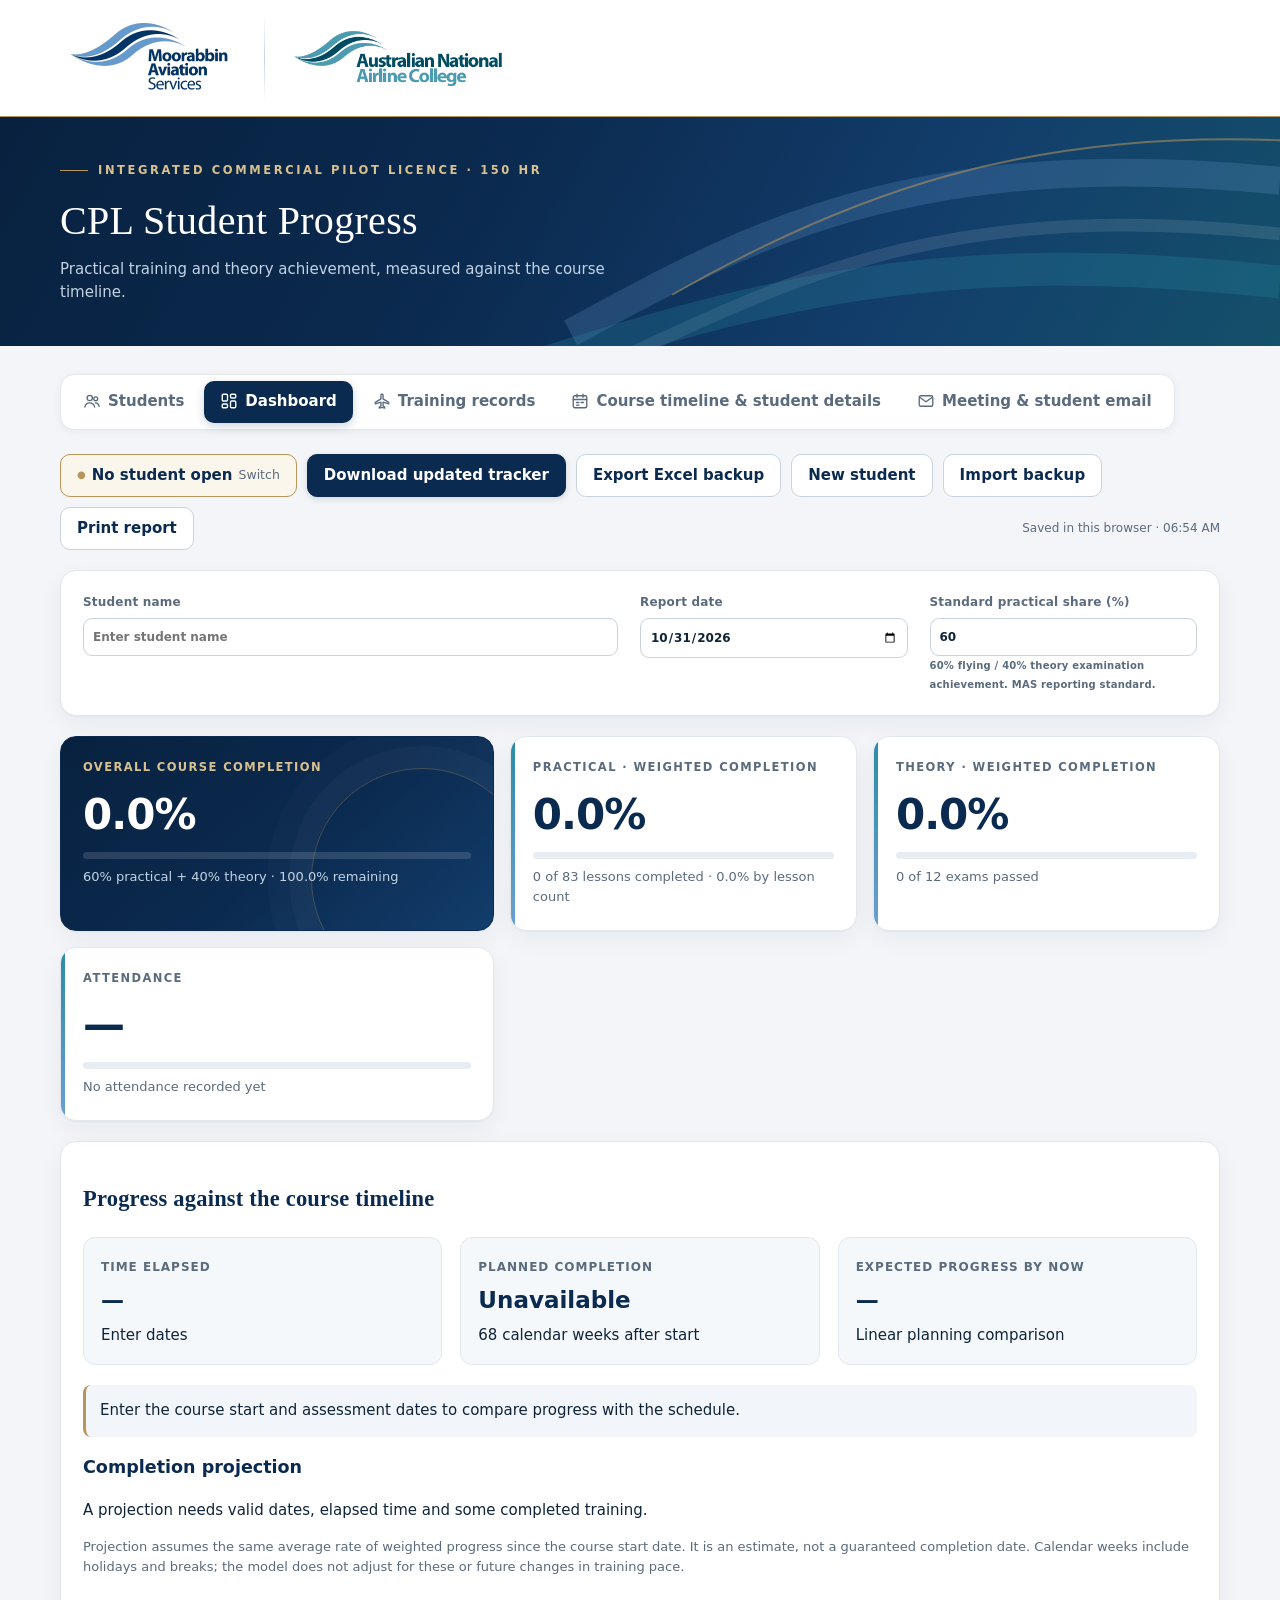
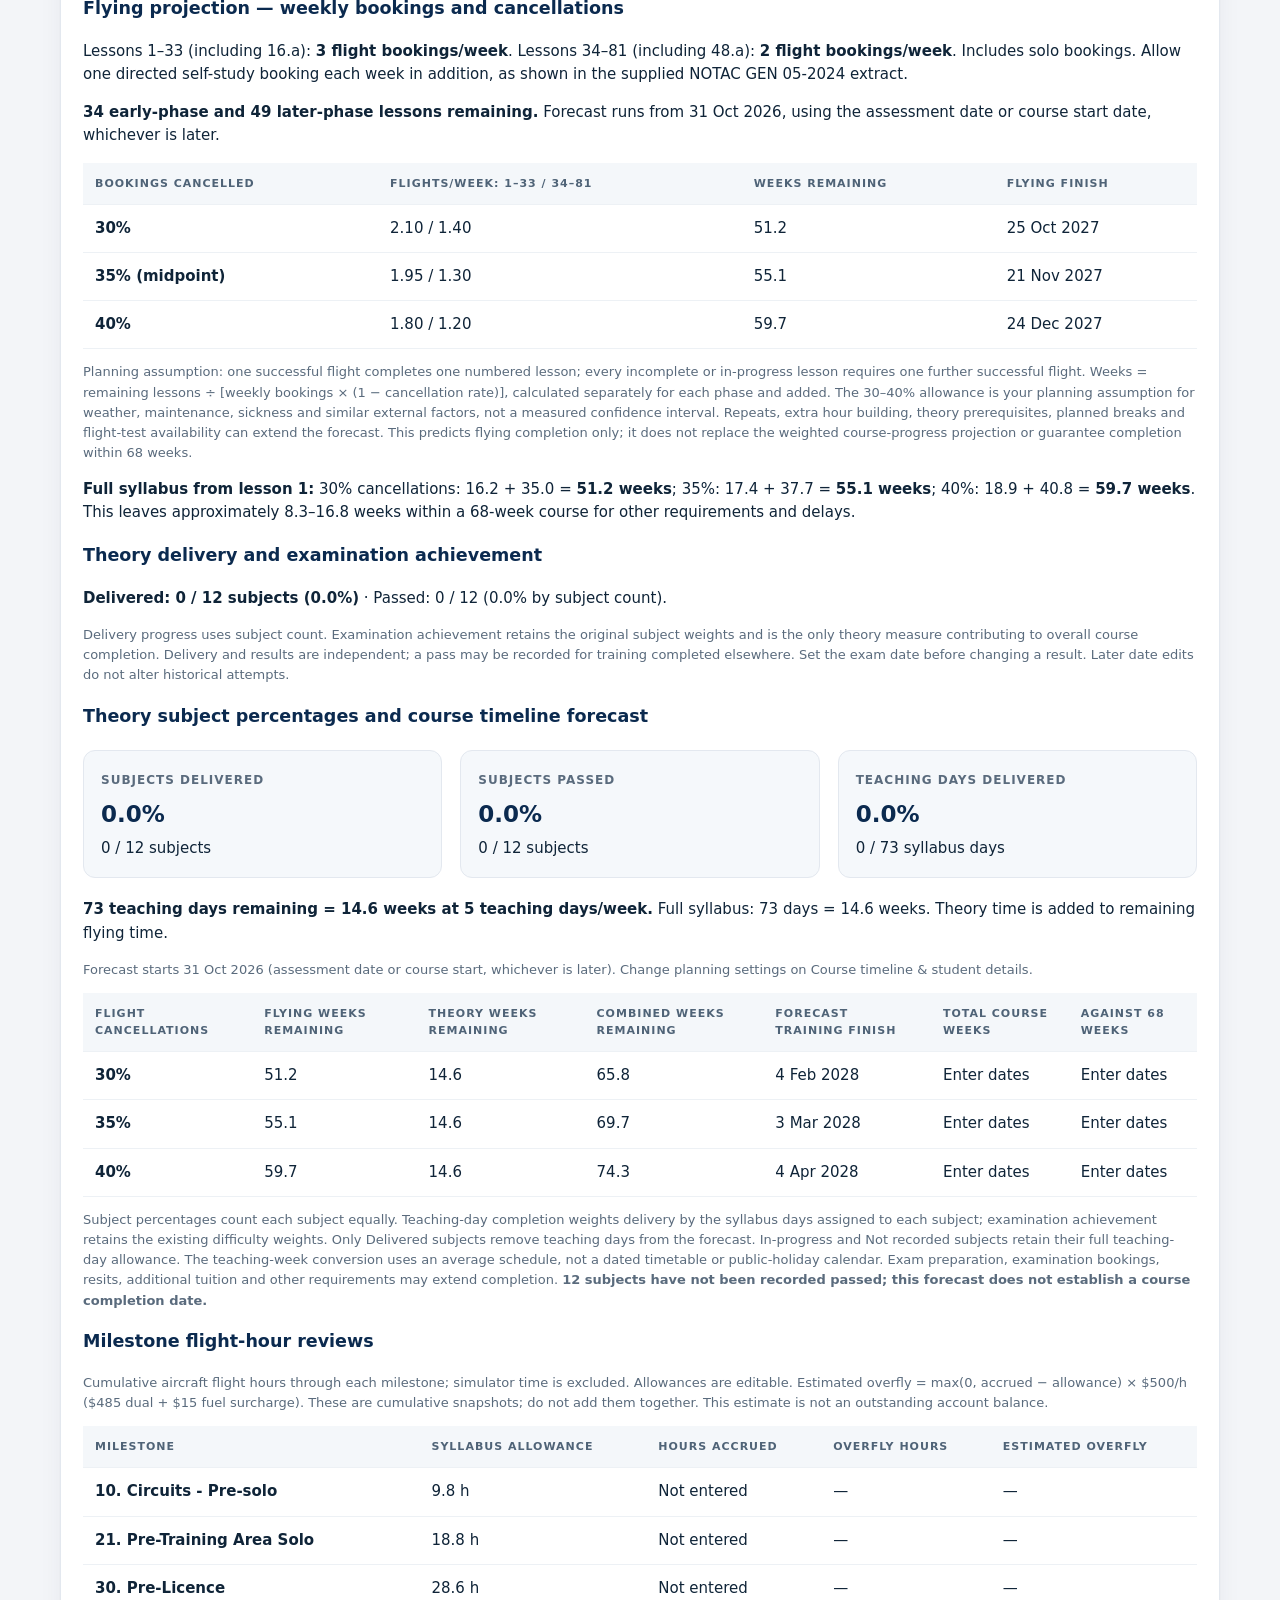
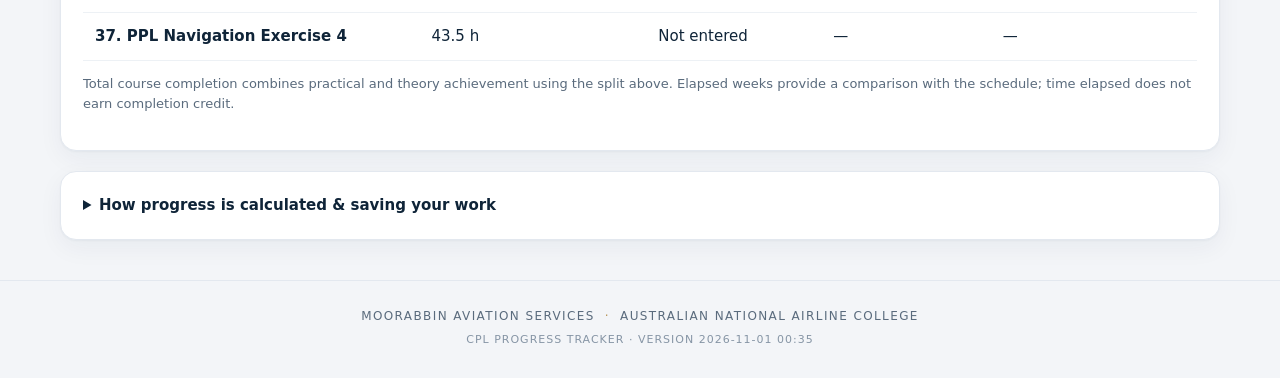
==== commit 6959c489: "Design pass: Inter everywhere (bundled in the app), glass navy, softer depth, motion; no more page o" ====
--- a/src/index.html
+++ b/src/index.html
@@ -1,5 +1,5 @@
 <!doctype html>
-<html lang="en"><head><meta name="cpl-build" content="2026-11-01T00:25:20Z"><meta charset="utf-8"><meta name="viewport" content="width=device-width,initial-scale=1,viewport-fit=cover"><meta name="theme-color" content="#0b2a4f"><meta name="mobile-web-app-capable" content="yes"><meta name="apple-mobile-web-app-capable" content="yes"><meta name="apple-mobile-web-app-title" content="CPL Tracker"><meta name="apple-mobile-web-app-status-bar-style" content="black-translucent"><link rel="manifest" href="manifest.webmanifest"><link rel="icon" href="icons/icon-192.png"><link rel="apple-touch-icon" href="icons/apple-touch-icon.png"><title>MAS · CPL Progress Tracker</title><style>
+<html lang="en"><head><meta name="cpl-build" content="2026-11-01T00:35:58Z"><meta charset="utf-8"><meta name="viewport" content="width=device-width,initial-scale=1,viewport-fit=cover"><meta name="theme-color" content="#0b2a4f"><meta name="mobile-web-app-capable" content="yes"><meta name="apple-mobile-web-app-capable" content="yes"><meta name="apple-mobile-web-app-title" content="CPL Tracker"><meta name="apple-mobile-web-app-status-bar-style" content="black-translucent"><link rel="manifest" href="manifest.webmanifest"><link rel="icon" href="icons/icon-192.png"><link rel="apple-touch-icon" href="icons/apple-touch-icon.png"><title>MAS · CPL Progress Tracker</title><style>
 :root{--ink:#132b3e;--muted:#5d7180;--teal:#087f7a;--line:#dce5e9;--bg:#f2f6f8}*{box-sizing:border-box}body{margin:0;background:var(--bg);color:var(--ink);font:15px/1.5 system-ui,-apple-system,Segoe UI,sans-serif}header{background:#102d42;color:white;padding:26px max(24px,calc((100% - 1160px)/2))}header small{color:#9cd7d3;letter-spacing:2px;font-weight:700}h1{font-size:30px;margin:7px 0}header p{margin:0;color:#c5d6e1}main{max-width:1208px;margin:auto;padding:26px 24px}button,.file{font:inherit;border:1px solid #bacbd3;border-radius:8px;background:white;color:var(--ink);padding:9px 15px;cursor:pointer;font-weight:600}button:hover,.file:hover{background:#e6f3f1}.primary{background:var(--teal);color:white;border-color:var(--teal)}.primary:hover{background:#066963}.toolbar{display:flex;gap:10px;flex-wrap:wrap;align-items:center;margin-bottom:20px}.saved{font-size:12px;color:var(--muted);margin-left:auto}.panel,.card{background:white;border:1px solid var(--line);border-radius:14px;padding:22px;box-shadow:0 3px 12px #17384b04}.identity{display:grid;grid-template-columns:2fr 1fr 1fr;gap:22px;margin-bottom:20px}label{display:block;font-size:12px;font-weight:650;color:var(--muted)}input,select,textarea{font:inherit;color:var(--ink);border:1px solid #bbccd4;border-radius:7px;padding:9px;background:white;max-width:100%}input:focus,select:focus,textarea:focus,button:focus-visible{outline:3px solid #77c9bd;outline-offset:2px}.identity input{width:100%;margin-top:6px}.cards{display:grid;grid-template-columns:1.25fr 1fr 1fr;gap:16px;margin-bottom:20px}.card h2{font-size:13px;color:var(--muted);margin:0}.value{font-size:40px;letter-spacing:-1.5px;font-weight:700;margin:5px 0}.card p{color:var(--muted);font-size:13px;margin:8px 0 0}.overall{background:#102d42;color:white}.overall h2,.overall p{color:#c4d8e2}.bar{height:8px;background:#e5eeee;border-radius:20px;overflow:hidden}.bar span{display:block;height:100%;background:#15998e;transition:width .2s}.overall .bar{background:#355164}.overall .bar span{background:#69d5bd}.tabs{display:flex;gap:6px;border-bottom:1px solid var(--line);margin-bottom:20px}.tabs button{border:0;border-radius:8px 8px 0 0;padding:13px 20px;background:transparent}.tabs button.active{background:white;color:var(--teal);box-shadow:inset 0 -3px var(--teal)}.sectionhead{display:flex;align-items:center;gap:16px;flex-wrap:wrap;margin-bottom:16px}.sectionhead h2{font-size:20px;margin:0;margin-right:auto}.sectionhead input{width:180px}.tablewrap{overflow:auto}table{border-collapse:collapse;width:100%;text-align:left}th{font-size:11px;text-transform:uppercase;letter-spacing:.7px;color:var(--muted);background:#f3f7f8}td,th{padding:12px;border-bottom:1px solid #e7eef1;vertical-align:middle}td:first-child{font-weight:650}td select{min-width:145px;font-size:13px}td textarea{min-width:190px;width:100%;height:40px;resize:vertical;font-size:13px}tr.done{background:#f1faf6}.weight{font-variant-numeric:tabular-nums;white-space:nowrap}.tag{font-size:12px;color:var(--teal);background:#e5f5ef;padding:4px 9px;border-radius:6px}.hint{font-size:13px;color:var(--muted)}details{margin-top:20px}summary{cursor:pointer;font-weight:650}details p{max-width:900px;font-size:13px;color:var(--muted)}footer{text-align:center;padding:22px;font-size:12px;color:var(--muted)}[hidden]{display:none!important}@media(max-width:750px){.identity,.cards{grid-template-columns:1fr}.value{font-size:34px}main{padding:18px 12px}.panel{padding:15px}header{padding:22px}h1{font-size:25px}.saved{margin-left:0;width:100%}}@media print{header{background:white;color:#132b3e;padding:0}header small,header p{color:#536877}.toolbar,.sectionhead input,.sectionhead select,.tabs,footer{display:none}.panel,.card{box-shadow:none;break-inside:avoid}.cards{grid-template-columns:repeat(3,1fr)}.overall{background:white;color:#132b3e}.overall h2,.overall p{color:#536877}body{background:white}main{padding:12px 0}.identity{grid-template-columns:2fr 1fr 1fr}td textarea{height:auto}table{font-size:11px}td,th{padding:6px}.tablewrap{overflow:visible}}
 
 .pagetabs{margin-bottom:24px}.metricgrid{display:grid;grid-template-columns:repeat(3,minmax(0,1fr));gap:18px;margin:20px 0}.metricgrid>div{background:#f2f7f8;border-radius:10px;padding:17px}.metricgrid strong{display:block;font-size:23px;margin:5px 0}.metricgrid span{font-size:12px;color:var(--muted)}.pace{padding:14px;background:#edf5f5;border-left:4px solid var(--teal);border-radius:6px}.bulk{display:flex;gap:10px;align-items:center;flex-wrap:wrap;background:#f2f7f8;padding:12px;border-radius:8px;margin-bottom:14px}.bulk input[type=checkbox],td input[type=checkbox]{width:19px;height:19px;accent-color:var(--teal)}#printReport{display:none}.reportmeta{display:grid;grid-template-columns:1fr 1fr;gap:9px}.reportmeta p{margin:4px 0}#printReport h2{border-bottom:2px solid #087f7a;padding-bottom:8px}#printReport td:last-child{text-align:right}.printnotes{white-space:pre-wrap;overflow-wrap:anywhere}@media(max-width:750px){.metricgrid{grid-template-columns:1fr}.pagetabs button{flex:1}.reportmeta{grid-template-columns:1fr}}@media print{main>*{display:none!important}main>#printReport{display:block!important}#printReport .metricgrid{grid-template-columns:repeat(3,1fr)}header{margin-bottom:15px}#printReport{font-size:12px}.printnotes{break-inside:auto}footer{display:none}}
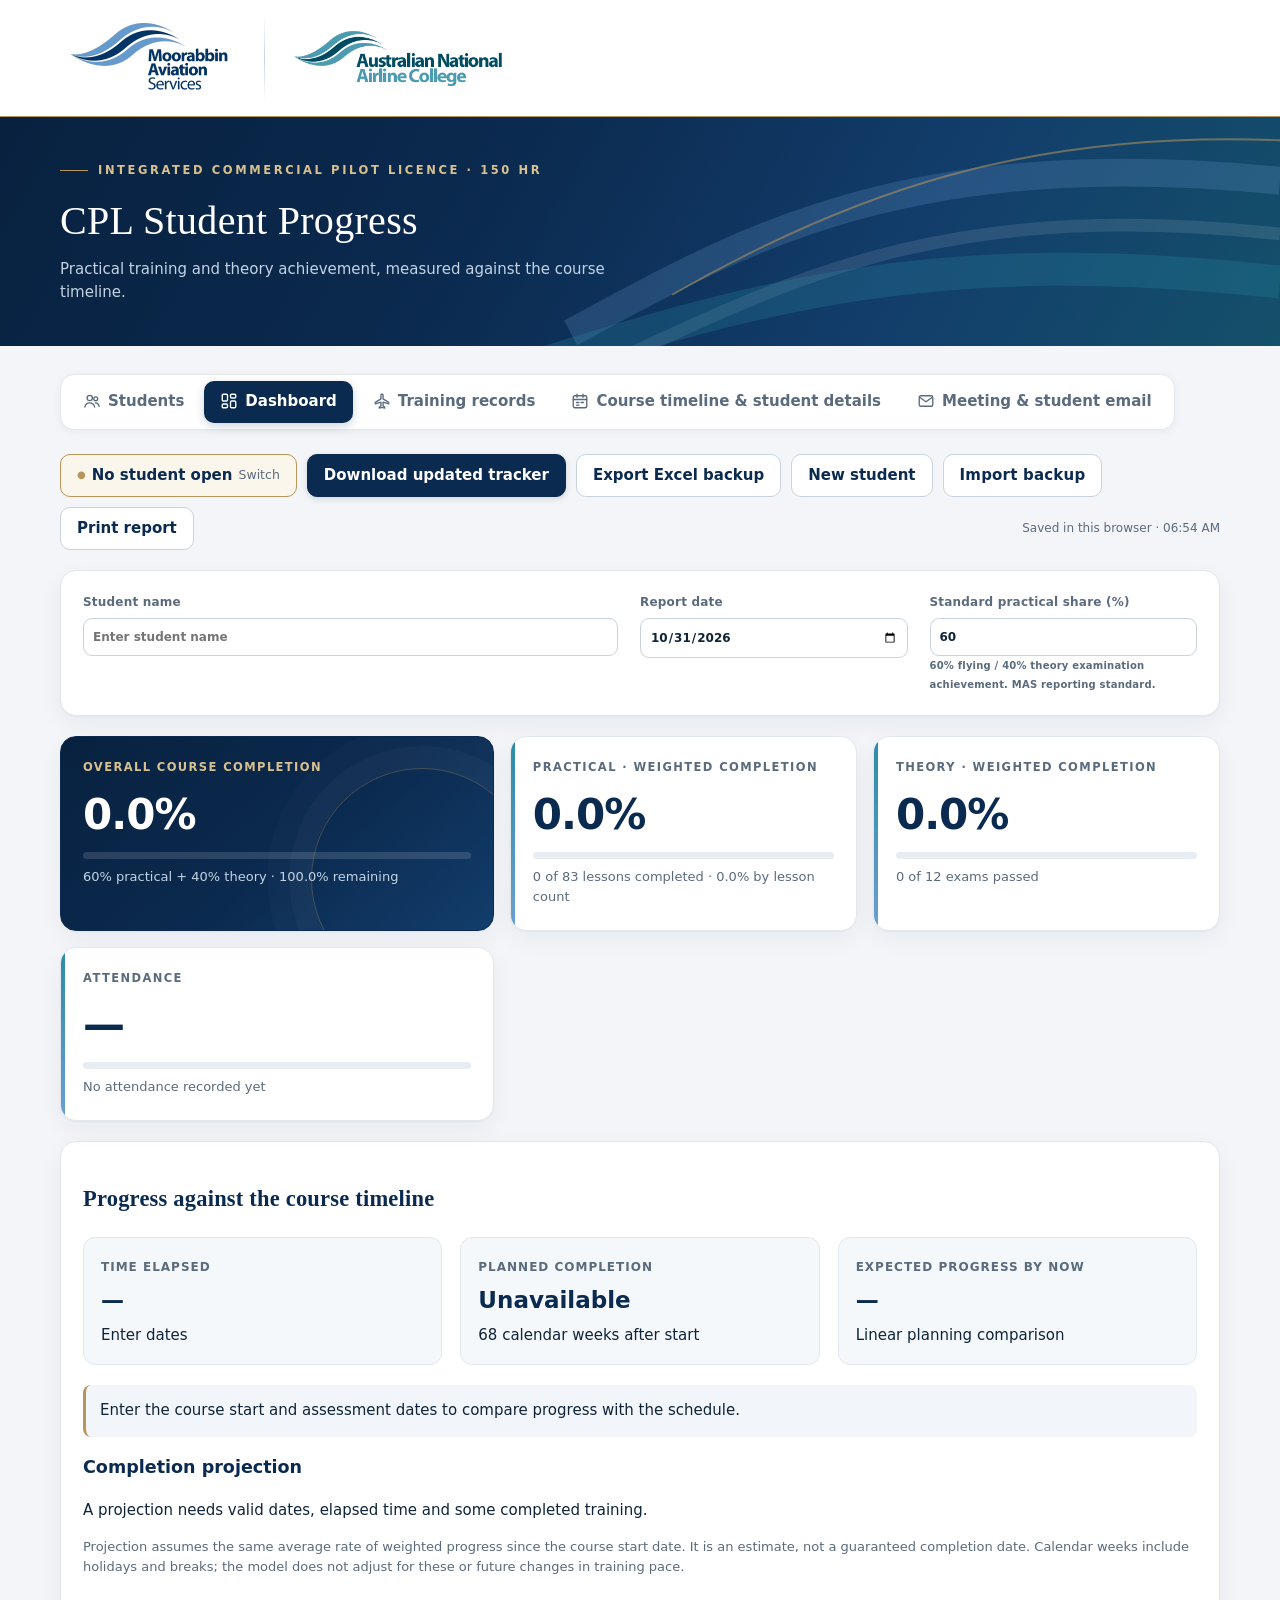
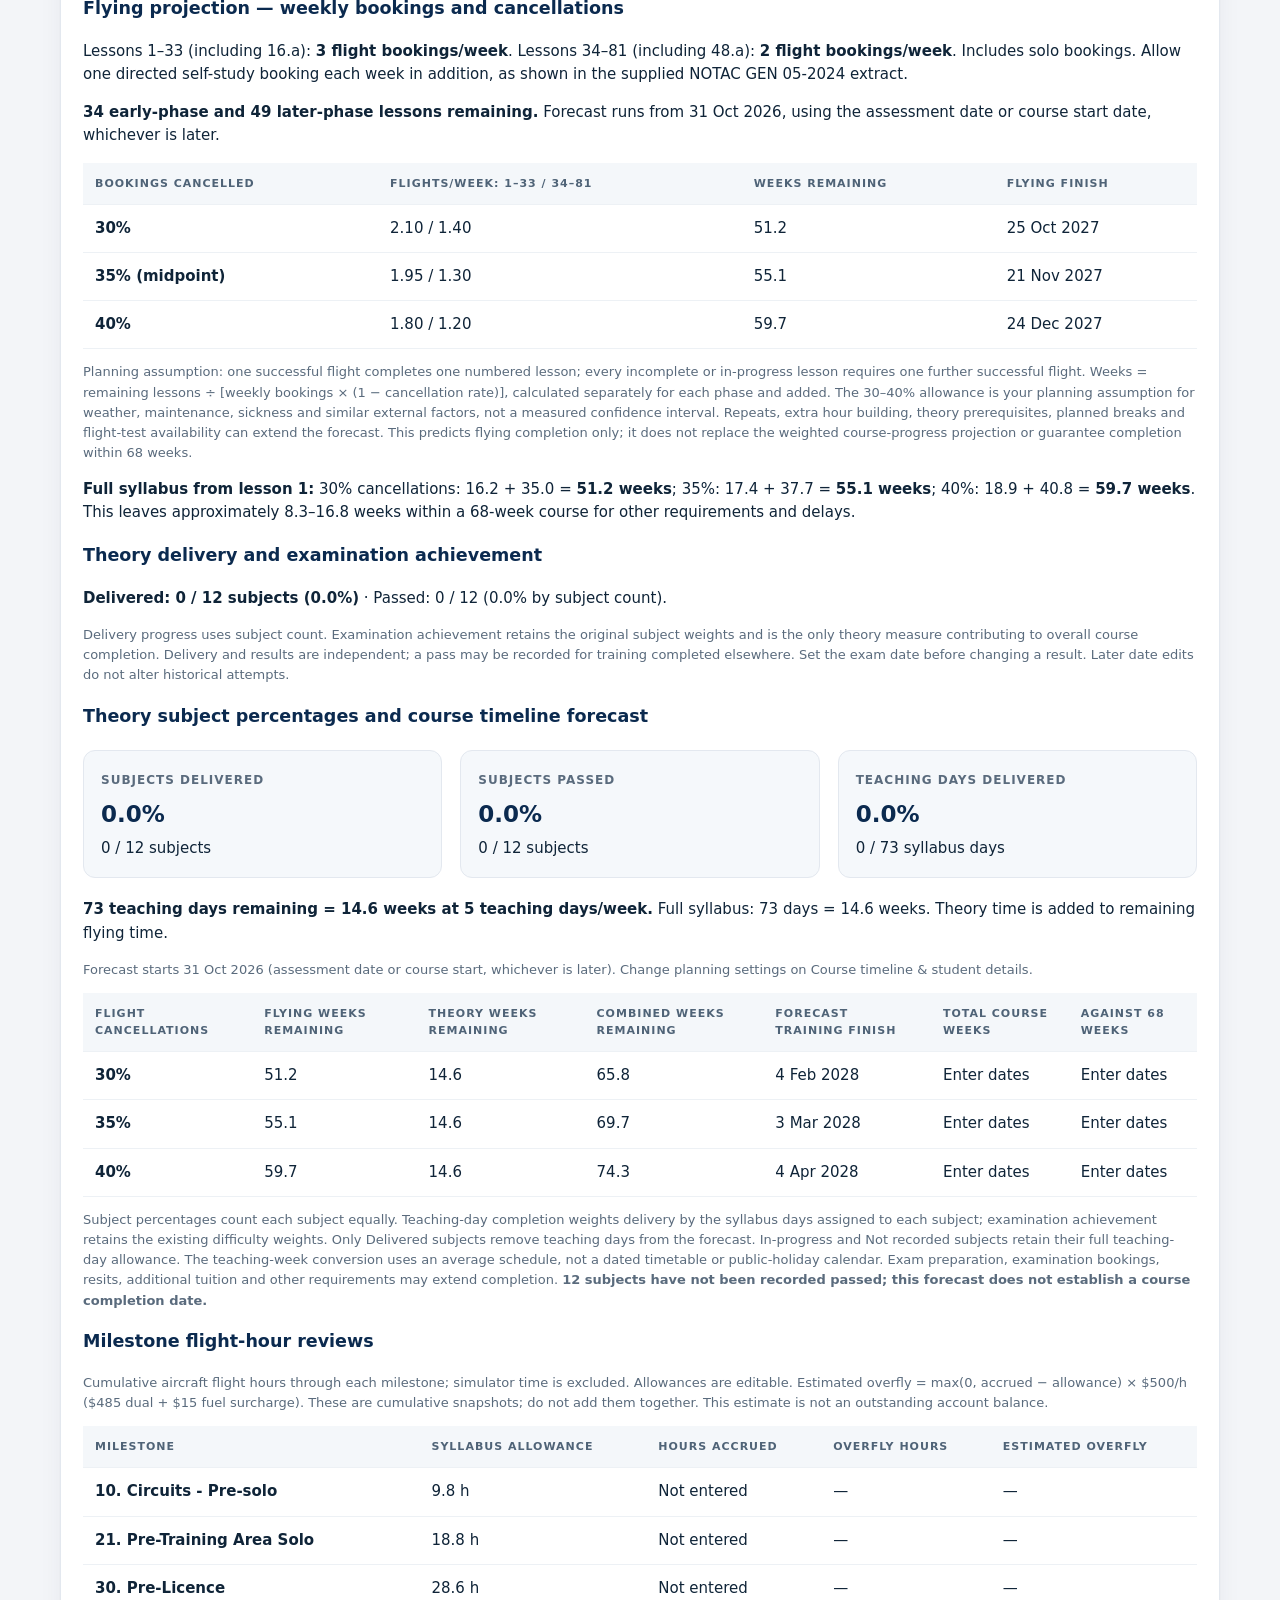
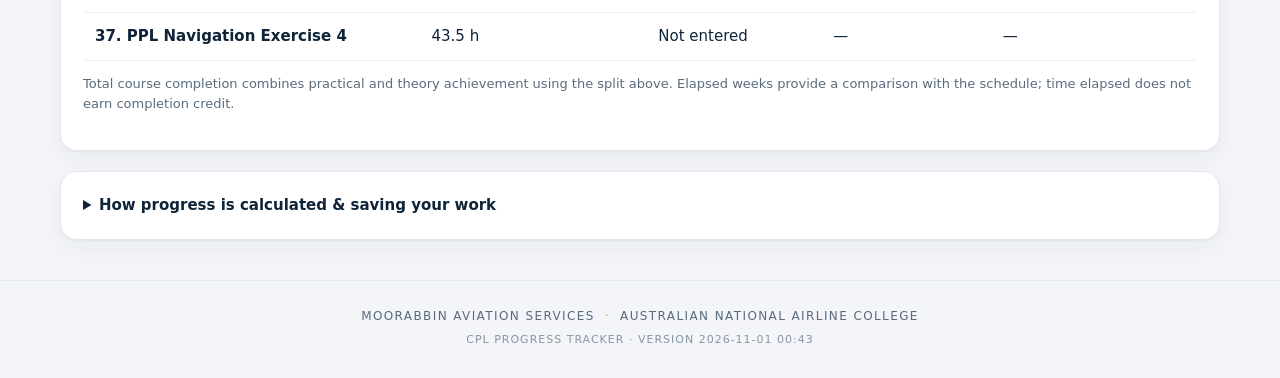
==== commit a4a34236: "Alignment pass: one control height, independent overview columns, two-line student header, cleaner r" ====
--- a/src/index.html
+++ b/src/index.html
@@ -1,5 +1,5 @@
 <!doctype html>
-<html lang="en"><head><meta name="cpl-build" content="2026-11-01T00:35:58Z"><meta charset="utf-8"><meta name="viewport" content="width=device-width,initial-scale=1,viewport-fit=cover"><meta name="theme-color" content="#0b2a4f"><meta name="mobile-web-app-capable" content="yes"><meta name="apple-mobile-web-app-capable" content="yes"><meta name="apple-mobile-web-app-title" content="CPL Tracker"><meta name="apple-mobile-web-app-status-bar-style" content="black-translucent"><link rel="manifest" href="manifest.webmanifest"><link rel="icon" href="icons/icon-192.png"><link rel="apple-touch-icon" href="icons/apple-touch-icon.png"><title>MAS · CPL Progress Tracker</title><style>
+<html lang="en"><head><meta name="cpl-build" content="2026-11-01T00:43:04Z"><meta charset="utf-8"><meta name="viewport" content="width=device-width,initial-scale=1,viewport-fit=cover"><meta name="theme-color" content="#0b2a4f"><meta name="mobile-web-app-capable" content="yes"><meta name="apple-mobile-web-app-capable" content="yes"><meta name="apple-mobile-web-app-title" content="CPL Tracker"><meta name="apple-mobile-web-app-status-bar-style" content="black-translucent"><link rel="manifest" href="manifest.webmanifest"><link rel="icon" href="icons/icon-192.png"><link rel="apple-touch-icon" href="icons/apple-touch-icon.png"><title>MAS · CPL Progress Tracker</title><style>
 :root{--ink:#132b3e;--muted:#5d7180;--teal:#087f7a;--line:#dce5e9;--bg:#f2f6f8}*{box-sizing:border-box}body{margin:0;background:var(--bg);color:var(--ink);font:15px/1.5 system-ui,-apple-system,Segoe UI,sans-serif}header{background:#102d42;color:white;padding:26px max(24px,calc((100% - 1160px)/2))}header small{color:#9cd7d3;letter-spacing:2px;font-weight:700}h1{font-size:30px;margin:7px 0}header p{margin:0;color:#c5d6e1}main{max-width:1208px;margin:auto;padding:26px 24px}button,.file{font:inherit;border:1px solid #bacbd3;border-radius:8px;background:white;color:var(--ink);padding:9px 15px;cursor:pointer;font-weight:600}button:hover,.file:hover{background:#e6f3f1}.primary{background:var(--teal);color:white;border-color:var(--teal)}.primary:hover{background:#066963}.toolbar{display:flex;gap:10px;flex-wrap:wrap;align-items:center;margin-bottom:20px}.saved{font-size:12px;color:var(--muted);margin-left:auto}.panel,.card{background:white;border:1px solid var(--line);border-radius:14px;padding:22px;box-shadow:0 3px 12px #17384b04}.identity{display:grid;grid-template-columns:2fr 1fr 1fr;gap:22px;margin-bottom:20px}label{display:block;font-size:12px;font-weight:650;color:var(--muted)}input,select,textarea{font:inherit;color:var(--ink);border:1px solid #bbccd4;border-radius:7px;padding:9px;background:white;max-width:100%}input:focus,select:focus,textarea:focus,button:focus-visible{outline:3px solid #77c9bd;outline-offset:2px}.identity input{width:100%;margin-top:6px}.cards{display:grid;grid-template-columns:1.25fr 1fr 1fr;gap:16px;margin-bottom:20px}.card h2{font-size:13px;color:var(--muted);margin:0}.value{font-size:40px;letter-spacing:-1.5px;font-weight:700;margin:5px 0}.card p{color:var(--muted);font-size:13px;margin:8px 0 0}.overall{background:#102d42;color:white}.overall h2,.overall p{color:#c4d8e2}.bar{height:8px;background:#e5eeee;border-radius:20px;overflow:hidden}.bar span{display:block;height:100%;background:#15998e;transition:width .2s}.overall .bar{background:#355164}.overall .bar span{background:#69d5bd}.tabs{display:flex;gap:6px;border-bottom:1px solid var(--line);margin-bottom:20px}.tabs button{border:0;border-radius:8px 8px 0 0;padding:13px 20px;background:transparent}.tabs button.active{background:white;color:var(--teal);box-shadow:inset 0 -3px var(--teal)}.sectionhead{display:flex;align-items:center;gap:16px;flex-wrap:wrap;margin-bottom:16px}.sectionhead h2{font-size:20px;margin:0;margin-right:auto}.sectionhead input{width:180px}.tablewrap{overflow:auto}table{border-collapse:collapse;width:100%;text-align:left}th{font-size:11px;text-transform:uppercase;letter-spacing:.7px;color:var(--muted);background:#f3f7f8}td,th{padding:12px;border-bottom:1px solid #e7eef1;vertical-align:middle}td:first-child{font-weight:650}td select{min-width:145px;font-size:13px}td textarea{min-width:190px;width:100%;height:40px;resize:vertical;font-size:13px}tr.done{background:#f1faf6}.weight{font-variant-numeric:tabular-nums;white-space:nowrap}.tag{font-size:12px;color:var(--teal);background:#e5f5ef;padding:4px 9px;border-radius:6px}.hint{font-size:13px;color:var(--muted)}details{margin-top:20px}summary{cursor:pointer;font-weight:650}details p{max-width:900px;font-size:13px;color:var(--muted)}footer{text-align:center;padding:22px;font-size:12px;color:var(--muted)}[hidden]{display:none!important}@media(max-width:750px){.identity,.cards{grid-template-columns:1fr}.value{font-size:34px}main{padding:18px 12px}.panel{padding:15px}header{padding:22px}h1{font-size:25px}.saved{margin-left:0;width:100%}}@media print{header{background:white;color:#132b3e;padding:0}header small,header p{color:#536877}.toolbar,.sectionhead input,.sectionhead select,.tabs,footer{display:none}.panel,.card{box-shadow:none;break-inside:avoid}.cards{grid-template-columns:repeat(3,1fr)}.overall{background:white;color:#132b3e}.overall h2,.overall p{color:#536877}body{background:white}main{padding:12px 0}.identity{grid-template-columns:2fr 1fr 1fr}td textarea{height:auto}table{font-size:11px}td,th{padding:6px}.tablewrap{overflow:visible}}
 
 .pagetabs{margin-bottom:24px}.metricgrid{display:grid;grid-template-columns:repeat(3,minmax(0,1fr));gap:18px;margin:20px 0}.metricgrid>div{background:#f2f7f8;border-radius:10px;padding:17px}.metricgrid strong{display:block;font-size:23px;margin:5px 0}.metricgrid span{font-size:12px;color:var(--muted)}.pace{padding:14px;background:#edf5f5;border-left:4px solid var(--teal);border-radius:6px}.bulk{display:flex;gap:10px;align-items:center;flex-wrap:wrap;background:#f2f7f8;padding:12px;border-radius:8px;margin-bottom:14px}.bulk input[type=checkbox],td input[type=checkbox]{width:19px;height:19px;accent-color:var(--teal)}#printReport{display:none}.reportmeta{display:grid;grid-template-columns:1fr 1fr;gap:9px}.reportmeta p{margin:4px 0}#printReport h2{border-bottom:2px solid #087f7a;padding-bottom:8px}#printReport td:last-child{text-align:right}.printnotes{white-space:pre-wrap;overflow-wrap:anywhere}@media(max-width:750px){.metricgrid{grid-template-columns:1fr}.pagetabs button{flex:1}.reportmeta{grid-template-columns:1fr}}@media print{main>*{display:none!important}main>#printReport{display:block!important}#printReport .metricgrid{grid-template-columns:repeat(3,1fr)}header{margin-bottom:15px}#printReport{font-size:12px}.printnotes{break-inside:auto}footer{display:none}}
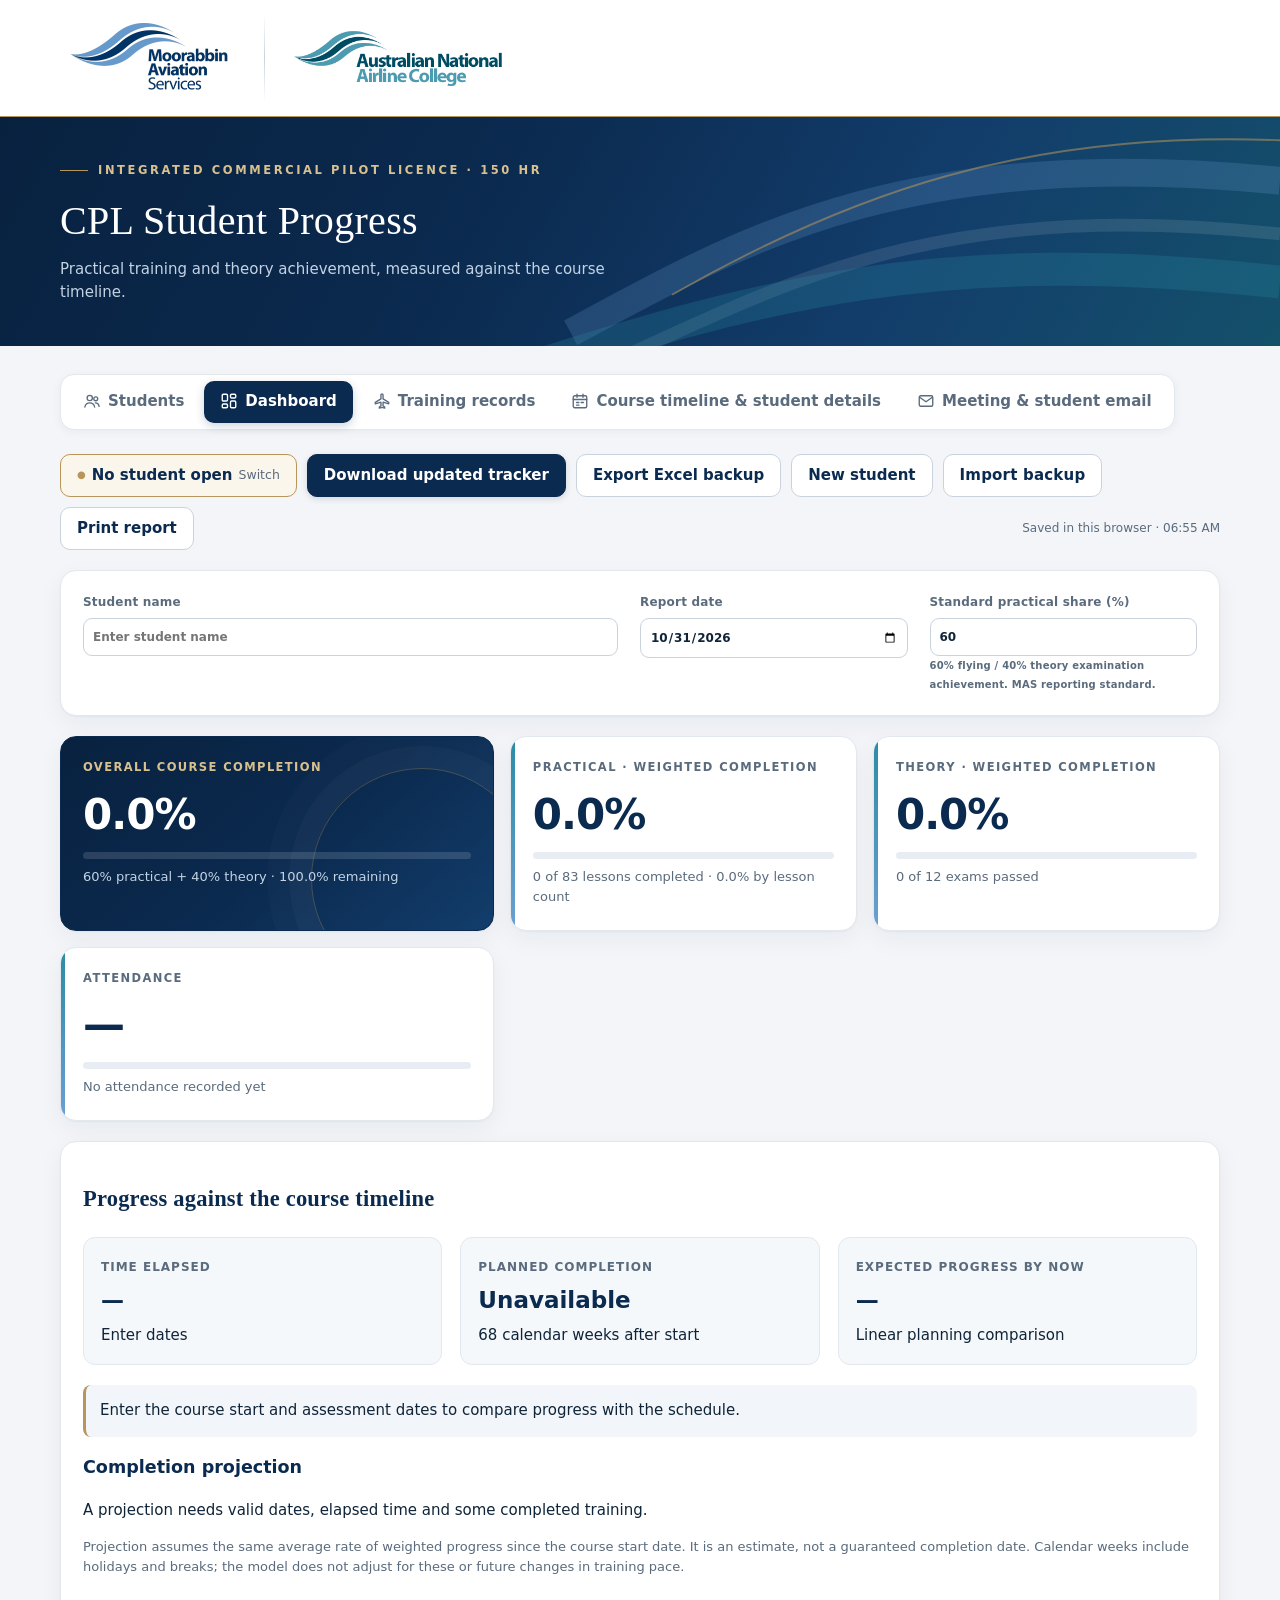
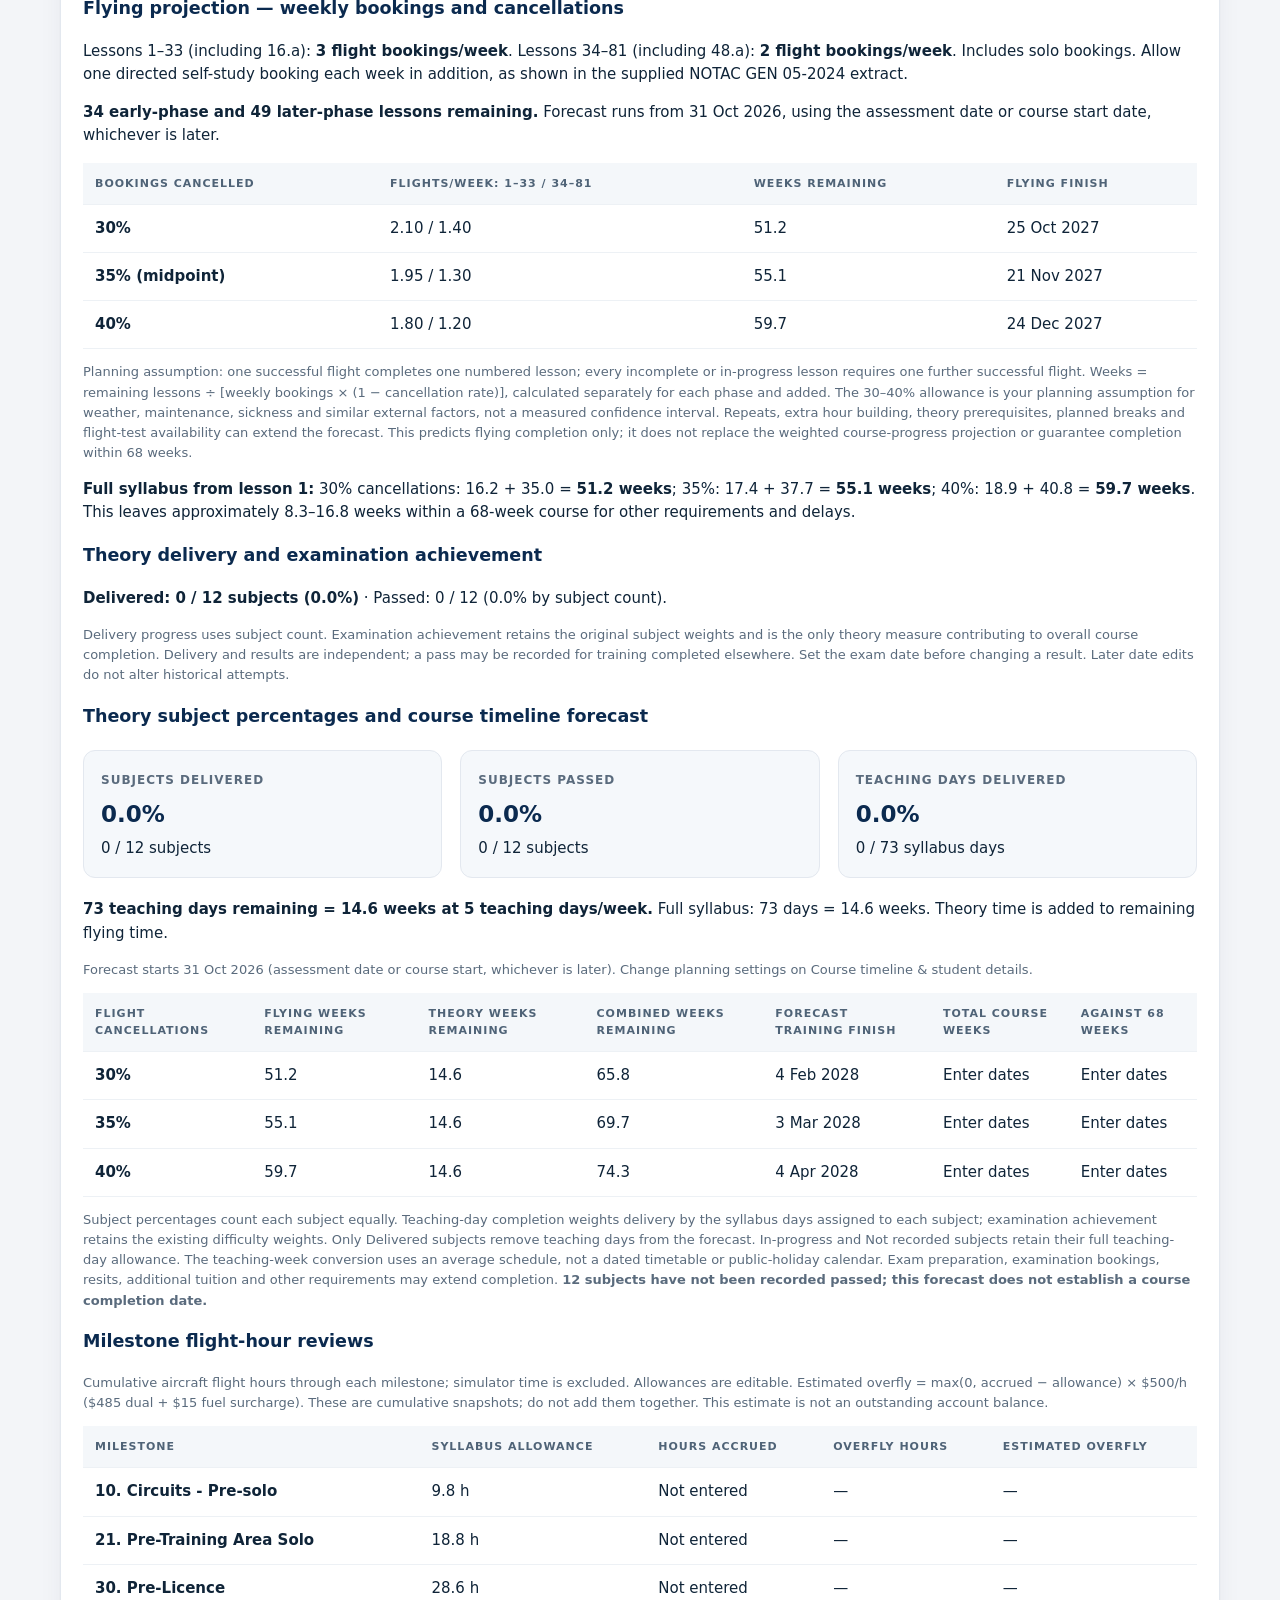
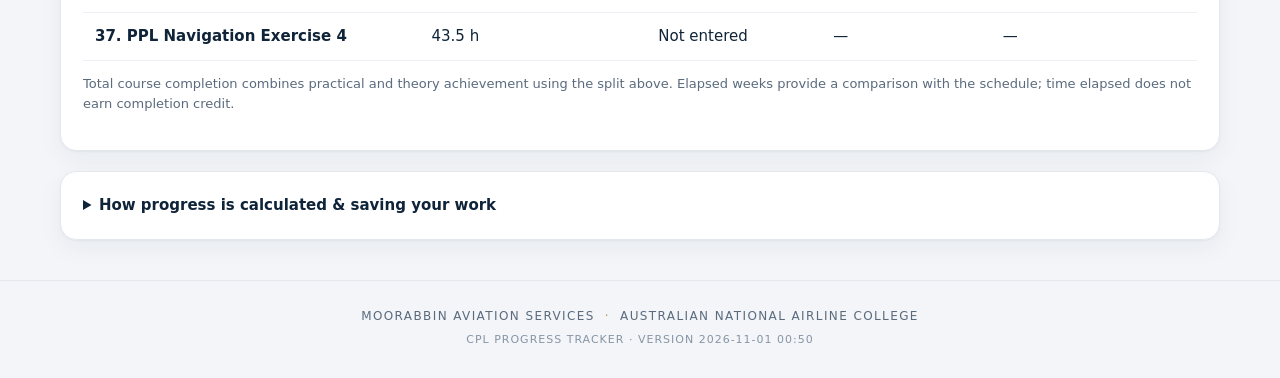
==== commit 5d448059: "State-of-the-art pass: outline icons (Lucide), attendance card with KPIs and weekly hours chart, sch" ====
--- a/src/index.html
+++ b/src/index.html
@@ -1,5 +1,5 @@
 <!doctype html>
-<html lang="en"><head><meta name="cpl-build" content="2026-11-01T00:43:04Z"><meta charset="utf-8"><meta name="viewport" content="width=device-width,initial-scale=1,viewport-fit=cover"><meta name="theme-color" content="#0b2a4f"><meta name="mobile-web-app-capable" content="yes"><meta name="apple-mobile-web-app-capable" content="yes"><meta name="apple-mobile-web-app-title" content="CPL Tracker"><meta name="apple-mobile-web-app-status-bar-style" content="black-translucent"><link rel="manifest" href="manifest.webmanifest"><link rel="icon" href="icons/icon-192.png"><link rel="apple-touch-icon" href="icons/apple-touch-icon.png"><title>MAS · CPL Progress Tracker</title><style>
+<html lang="en"><head><meta name="cpl-build" content="2026-11-01T00:50:23Z"><meta charset="utf-8"><meta name="viewport" content="width=device-width,initial-scale=1,viewport-fit=cover"><meta name="theme-color" content="#0b2a4f"><meta name="mobile-web-app-capable" content="yes"><meta name="apple-mobile-web-app-capable" content="yes"><meta name="apple-mobile-web-app-title" content="CPL Tracker"><meta name="apple-mobile-web-app-status-bar-style" content="black-translucent"><link rel="manifest" href="manifest.webmanifest"><link rel="icon" href="icons/icon-192.png"><link rel="apple-touch-icon" href="icons/apple-touch-icon.png"><title>MAS · CPL Progress Tracker</title><style>
 :root{--ink:#132b3e;--muted:#5d7180;--teal:#087f7a;--line:#dce5e9;--bg:#f2f6f8}*{box-sizing:border-box}body{margin:0;background:var(--bg);color:var(--ink);font:15px/1.5 system-ui,-apple-system,Segoe UI,sans-serif}header{background:#102d42;color:white;padding:26px max(24px,calc((100% - 1160px)/2))}header small{color:#9cd7d3;letter-spacing:2px;font-weight:700}h1{font-size:30px;margin:7px 0}header p{margin:0;color:#c5d6e1}main{max-width:1208px;margin:auto;padding:26px 24px}button,.file{font:inherit;border:1px solid #bacbd3;border-radius:8px;background:white;color:var(--ink);padding:9px 15px;cursor:pointer;font-weight:600}button:hover,.file:hover{background:#e6f3f1}.primary{background:var(--teal);color:white;border-color:var(--teal)}.primary:hover{background:#066963}.toolbar{display:flex;gap:10px;flex-wrap:wrap;align-items:center;margin-bottom:20px}.saved{font-size:12px;color:var(--muted);margin-left:auto}.panel,.card{background:white;border:1px solid var(--line);border-radius:14px;padding:22px;box-shadow:0 3px 12px #17384b04}.identity{display:grid;grid-template-columns:2fr 1fr 1fr;gap:22px;margin-bottom:20px}label{display:block;font-size:12px;font-weight:650;color:var(--muted)}input,select,textarea{font:inherit;color:var(--ink);border:1px solid #bbccd4;border-radius:7px;padding:9px;background:white;max-width:100%}input:focus,select:focus,textarea:focus,button:focus-visible{outline:3px solid #77c9bd;outline-offset:2px}.identity input{width:100%;margin-top:6px}.cards{display:grid;grid-template-columns:1.25fr 1fr 1fr;gap:16px;margin-bottom:20px}.card h2{font-size:13px;color:var(--muted);margin:0}.value{font-size:40px;letter-spacing:-1.5px;font-weight:700;margin:5px 0}.card p{color:var(--muted);font-size:13px;margin:8px 0 0}.overall{background:#102d42;color:white}.overall h2,.overall p{color:#c4d8e2}.bar{height:8px;background:#e5eeee;border-radius:20px;overflow:hidden}.bar span{display:block;height:100%;background:#15998e;transition:width .2s}.overall .bar{background:#355164}.overall .bar span{background:#69d5bd}.tabs{display:flex;gap:6px;border-bottom:1px solid var(--line);margin-bottom:20px}.tabs button{border:0;border-radius:8px 8px 0 0;padding:13px 20px;background:transparent}.tabs button.active{background:white;color:var(--teal);box-shadow:inset 0 -3px var(--teal)}.sectionhead{display:flex;align-items:center;gap:16px;flex-wrap:wrap;margin-bottom:16px}.sectionhead h2{font-size:20px;margin:0;margin-right:auto}.sectionhead input{width:180px}.tablewrap{overflow:auto}table{border-collapse:collapse;width:100%;text-align:left}th{font-size:11px;text-transform:uppercase;letter-spacing:.7px;color:var(--muted);background:#f3f7f8}td,th{padding:12px;border-bottom:1px solid #e7eef1;vertical-align:middle}td:first-child{font-weight:650}td select{min-width:145px;font-size:13px}td textarea{min-width:190px;width:100%;height:40px;resize:vertical;font-size:13px}tr.done{background:#f1faf6}.weight{font-variant-numeric:tabular-nums;white-space:nowrap}.tag{font-size:12px;color:var(--teal);background:#e5f5ef;padding:4px 9px;border-radius:6px}.hint{font-size:13px;color:var(--muted)}details{margin-top:20px}summary{cursor:pointer;font-weight:650}details p{max-width:900px;font-size:13px;color:var(--muted)}footer{text-align:center;padding:22px;font-size:12px;color:var(--muted)}[hidden]{display:none!important}@media(max-width:750px){.identity,.cards{grid-template-columns:1fr}.value{font-size:34px}main{padding:18px 12px}.panel{padding:15px}header{padding:22px}h1{font-size:25px}.saved{margin-left:0;width:100%}}@media print{header{background:white;color:#132b3e;padding:0}header small,header p{color:#536877}.toolbar,.sectionhead input,.sectionhead select,.tabs,footer{display:none}.panel,.card{box-shadow:none;break-inside:avoid}.cards{grid-template-columns:repeat(3,1fr)}.overall{background:white;color:#132b3e}.overall h2,.overall p{color:#536877}body{background:white}main{padding:12px 0}.identity{grid-template-columns:2fr 1fr 1fr}td textarea{height:auto}table{font-size:11px}td,th{padding:6px}.tablewrap{overflow:visible}}
 
 .pagetabs{margin-bottom:24px}.metricgrid{display:grid;grid-template-columns:repeat(3,minmax(0,1fr));gap:18px;margin:20px 0}.metricgrid>div{background:#f2f7f8;border-radius:10px;padding:17px}.metricgrid strong{display:block;font-size:23px;margin:5px 0}.metricgrid span{font-size:12px;color:var(--muted)}.pace{padding:14px;background:#edf5f5;border-left:4px solid var(--teal);border-radius:6px}.bulk{display:flex;gap:10px;align-items:center;flex-wrap:wrap;background:#f2f7f8;padding:12px;border-radius:8px;margin-bottom:14px}.bulk input[type=checkbox],td input[type=checkbox]{width:19px;height:19px;accent-color:var(--teal)}#printReport{display:none}.reportmeta{display:grid;grid-template-columns:1fr 1fr;gap:9px}.reportmeta p{margin:4px 0}#printReport h2{border-bottom:2px solid #087f7a;padding-bottom:8px}#printReport td:last-child{text-align:right}.printnotes{white-space:pre-wrap;overflow-wrap:anywhere}@media(max-width:750px){.metricgrid{grid-template-columns:1fr}.pagetabs button{flex:1}.reportmeta{grid-template-columns:1fr}}@media print{main>*{display:none!important}main>#printReport{display:block!important}#printReport .metricgrid{grid-template-columns:repeat(3,1fr)}header{margin-bottom:15px}#printReport{font-size:12px}.printnotes{break-inside:auto}footer{display:none}}
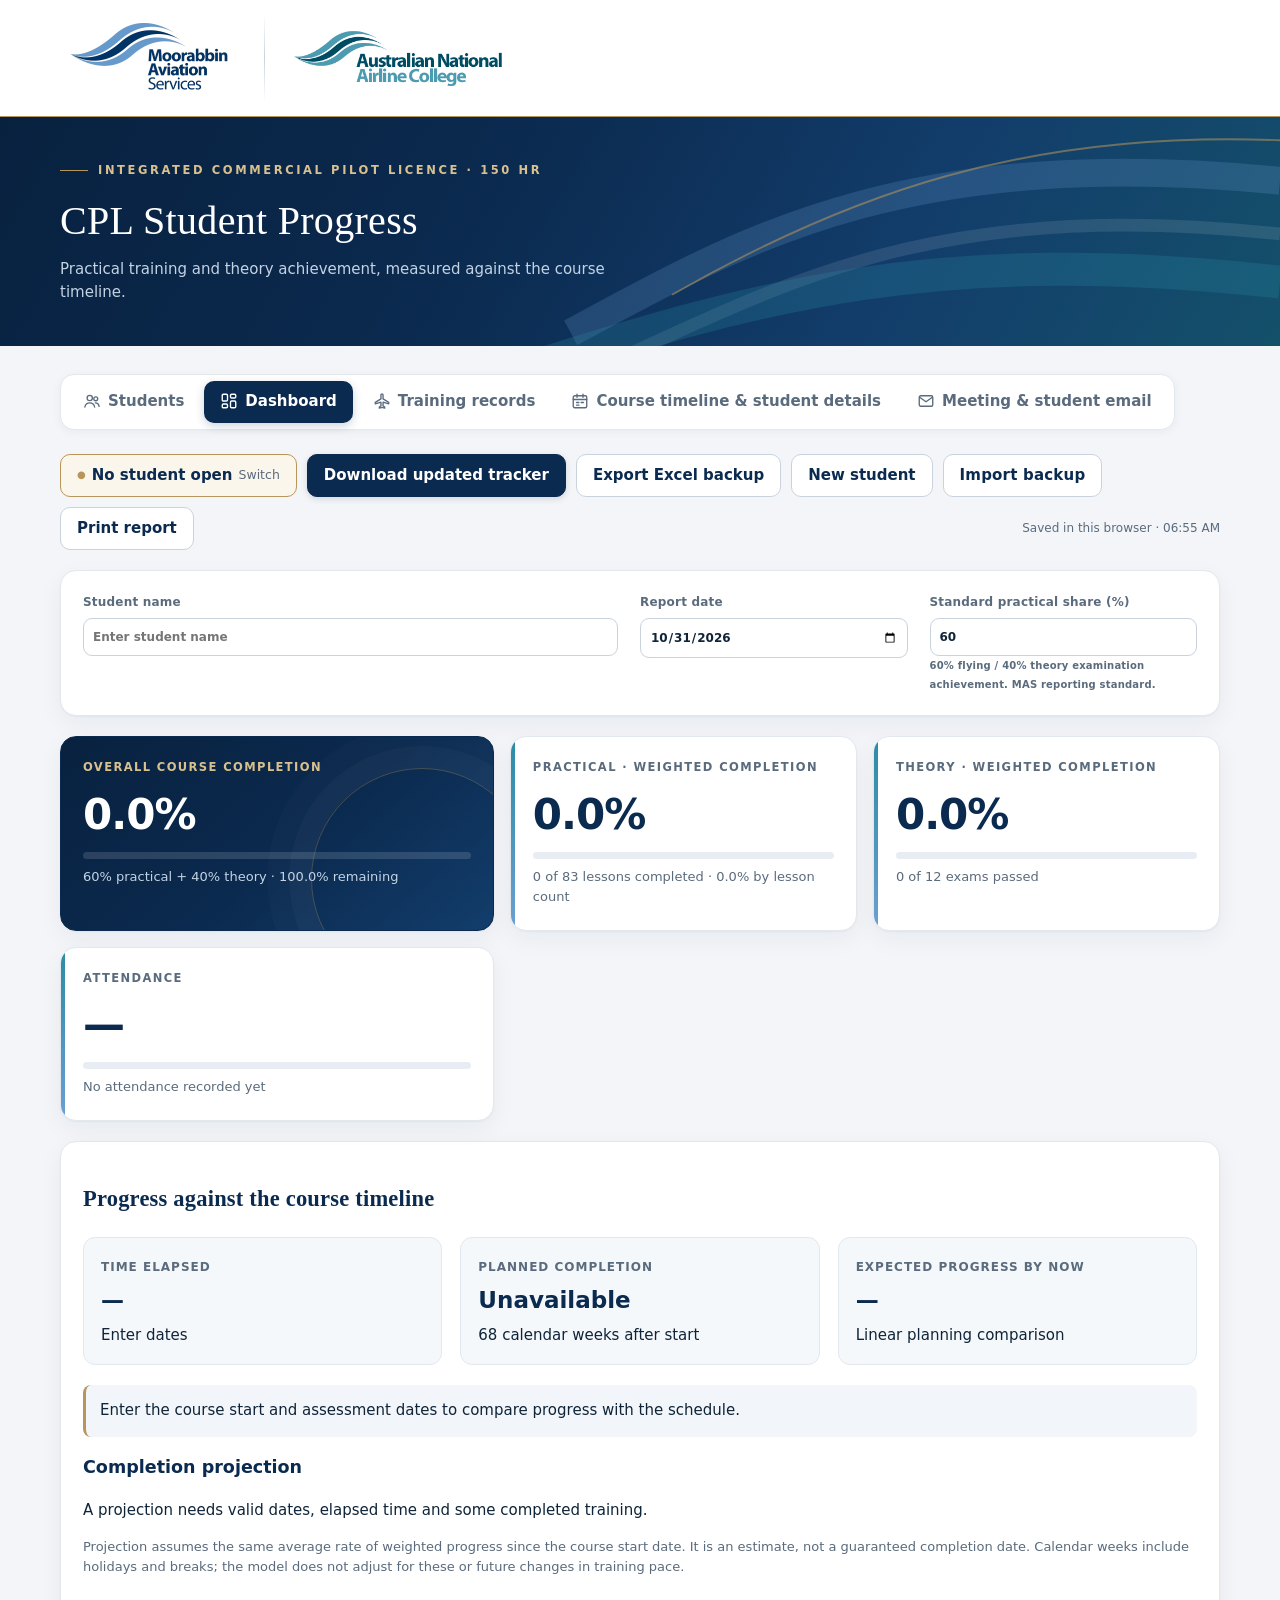
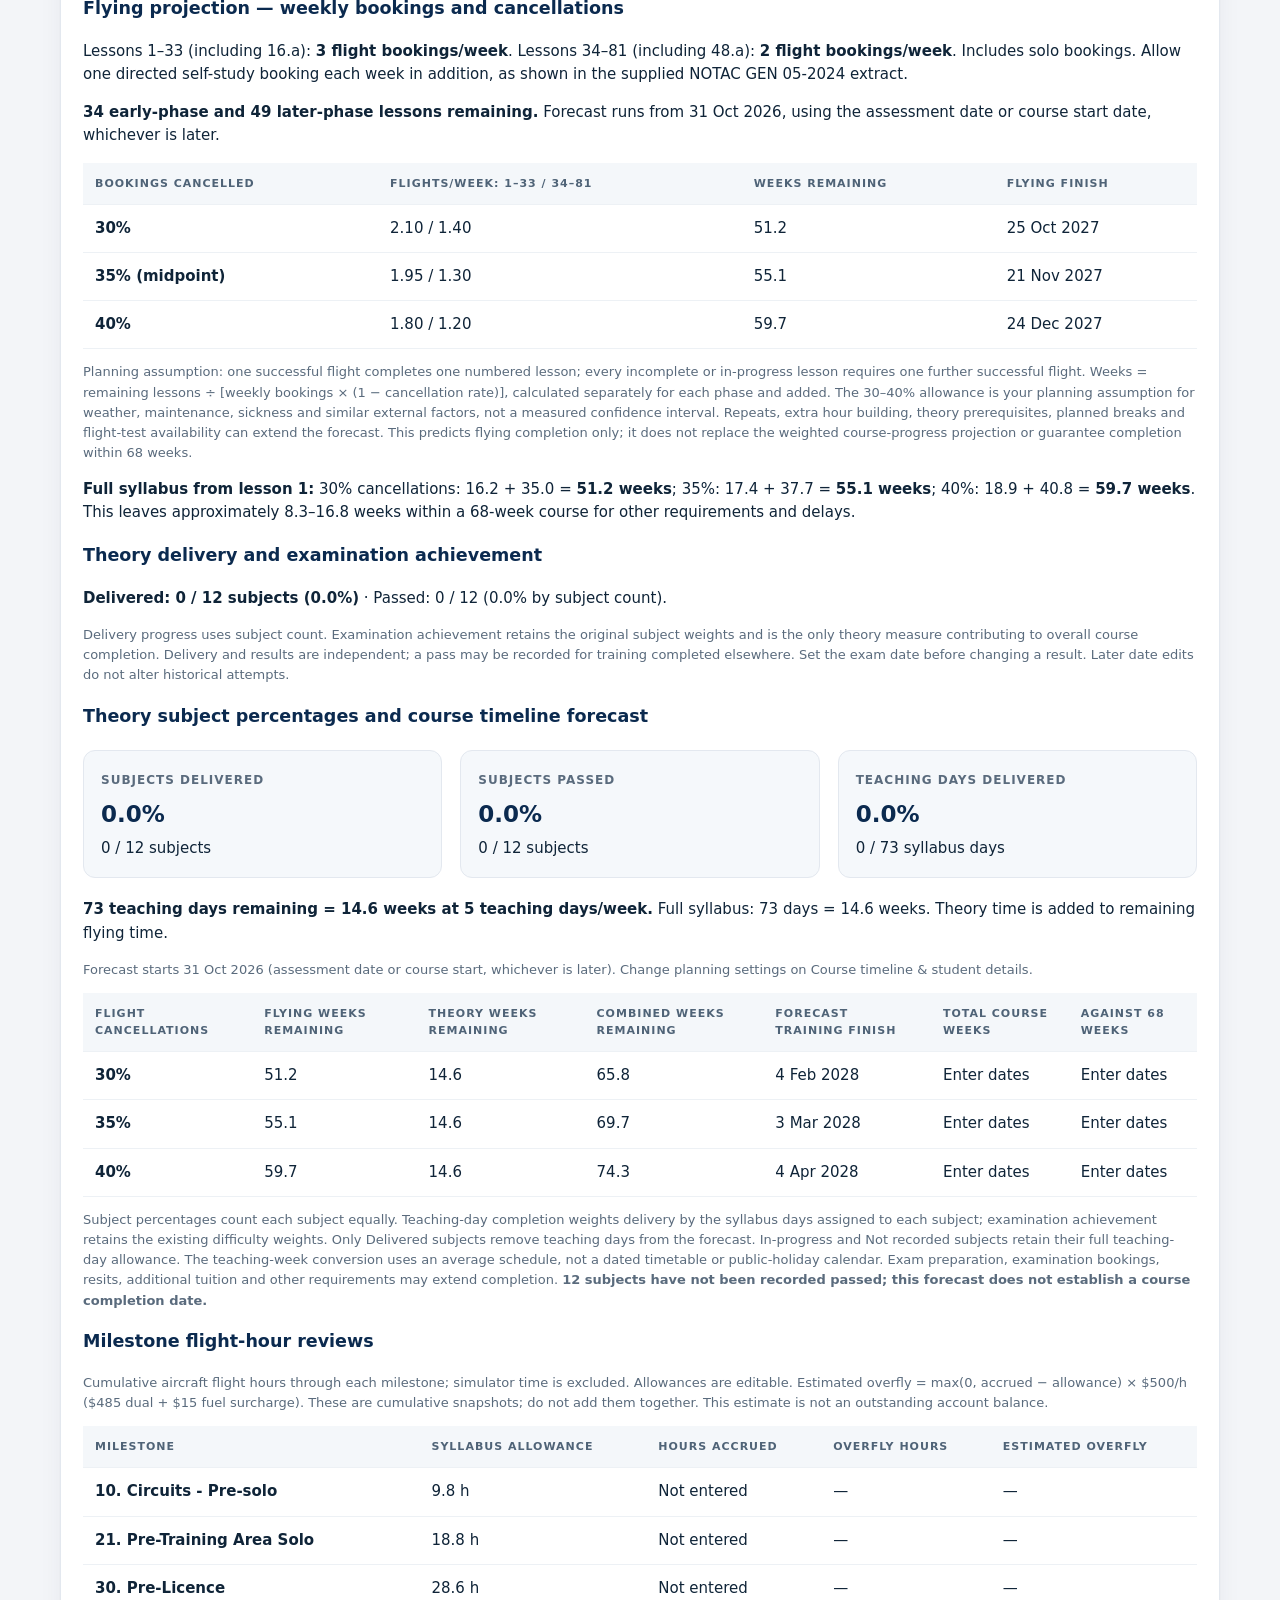
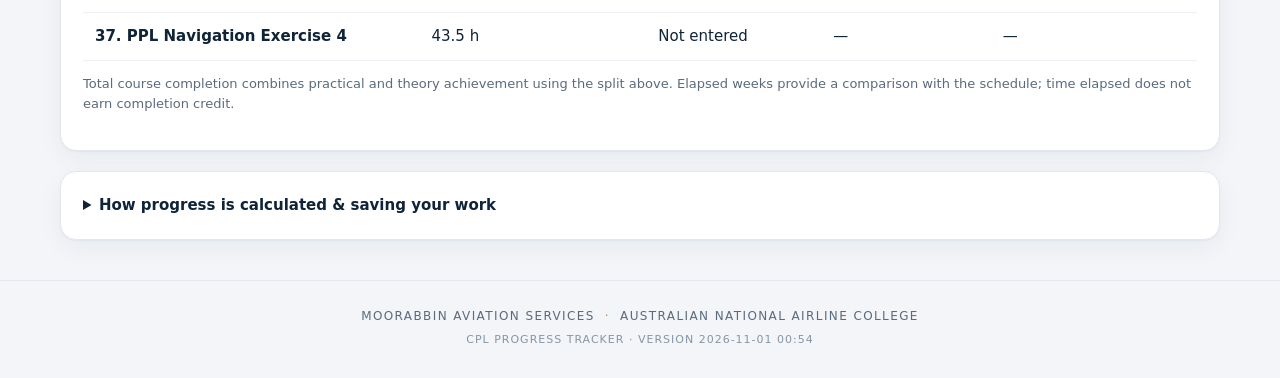
==== commit 8a2df0e6: "Sign-in: typed access code was white on white; inputs always use the text colour Co-Authored-By: Cla" ====
--- a/src/index.html
+++ b/src/index.html
@@ -1,5 +1,5 @@
 <!doctype html>
-<html lang="en"><head><meta name="cpl-build" content="2026-11-01T00:50:23Z"><meta charset="utf-8"><meta name="viewport" content="width=device-width,initial-scale=1,viewport-fit=cover"><meta name="theme-color" content="#0b2a4f"><meta name="mobile-web-app-capable" content="yes"><meta name="apple-mobile-web-app-capable" content="yes"><meta name="apple-mobile-web-app-title" content="CPL Tracker"><meta name="apple-mobile-web-app-status-bar-style" content="black-translucent"><link rel="manifest" href="manifest.webmanifest"><link rel="icon" href="icons/icon-192.png"><link rel="apple-touch-icon" href="icons/apple-touch-icon.png"><title>MAS · CPL Progress Tracker</title><style>
+<html lang="en"><head><meta name="cpl-build" content="2026-11-01T00:54:39Z"><meta charset="utf-8"><meta name="viewport" content="width=device-width,initial-scale=1,viewport-fit=cover"><meta name="theme-color" content="#0b2a4f"><meta name="mobile-web-app-capable" content="yes"><meta name="apple-mobile-web-app-capable" content="yes"><meta name="apple-mobile-web-app-title" content="CPL Tracker"><meta name="apple-mobile-web-app-status-bar-style" content="black-translucent"><link rel="manifest" href="manifest.webmanifest"><link rel="icon" href="icons/icon-192.png"><link rel="apple-touch-icon" href="icons/apple-touch-icon.png"><title>MAS · CPL Progress Tracker</title><style>
 :root{--ink:#132b3e;--muted:#5d7180;--teal:#087f7a;--line:#dce5e9;--bg:#f2f6f8}*{box-sizing:border-box}body{margin:0;background:var(--bg);color:var(--ink);font:15px/1.5 system-ui,-apple-system,Segoe UI,sans-serif}header{background:#102d42;color:white;padding:26px max(24px,calc((100% - 1160px)/2))}header small{color:#9cd7d3;letter-spacing:2px;font-weight:700}h1{font-size:30px;margin:7px 0}header p{margin:0;color:#c5d6e1}main{max-width:1208px;margin:auto;padding:26px 24px}button,.file{font:inherit;border:1px solid #bacbd3;border-radius:8px;background:white;color:var(--ink);padding:9px 15px;cursor:pointer;font-weight:600}button:hover,.file:hover{background:#e6f3f1}.primary{background:var(--teal);color:white;border-color:var(--teal)}.primary:hover{background:#066963}.toolbar{display:flex;gap:10px;flex-wrap:wrap;align-items:center;margin-bottom:20px}.saved{font-size:12px;color:var(--muted);margin-left:auto}.panel,.card{background:white;border:1px solid var(--line);border-radius:14px;padding:22px;box-shadow:0 3px 12px #17384b04}.identity{display:grid;grid-template-columns:2fr 1fr 1fr;gap:22px;margin-bottom:20px}label{display:block;font-size:12px;font-weight:650;color:var(--muted)}input,select,textarea{font:inherit;color:var(--ink);border:1px solid #bbccd4;border-radius:7px;padding:9px;background:white;max-width:100%}input:focus,select:focus,textarea:focus,button:focus-visible{outline:3px solid #77c9bd;outline-offset:2px}.identity input{width:100%;margin-top:6px}.cards{display:grid;grid-template-columns:1.25fr 1fr 1fr;gap:16px;margin-bottom:20px}.card h2{font-size:13px;color:var(--muted);margin:0}.value{font-size:40px;letter-spacing:-1.5px;font-weight:700;margin:5px 0}.card p{color:var(--muted);font-size:13px;margin:8px 0 0}.overall{background:#102d42;color:white}.overall h2,.overall p{color:#c4d8e2}.bar{height:8px;background:#e5eeee;border-radius:20px;overflow:hidden}.bar span{display:block;height:100%;background:#15998e;transition:width .2s}.overall .bar{background:#355164}.overall .bar span{background:#69d5bd}.tabs{display:flex;gap:6px;border-bottom:1px solid var(--line);margin-bottom:20px}.tabs button{border:0;border-radius:8px 8px 0 0;padding:13px 20px;background:transparent}.tabs button.active{background:white;color:var(--teal);box-shadow:inset 0 -3px var(--teal)}.sectionhead{display:flex;align-items:center;gap:16px;flex-wrap:wrap;margin-bottom:16px}.sectionhead h2{font-size:20px;margin:0;margin-right:auto}.sectionhead input{width:180px}.tablewrap{overflow:auto}table{border-collapse:collapse;width:100%;text-align:left}th{font-size:11px;text-transform:uppercase;letter-spacing:.7px;color:var(--muted);background:#f3f7f8}td,th{padding:12px;border-bottom:1px solid #e7eef1;vertical-align:middle}td:first-child{font-weight:650}td select{min-width:145px;font-size:13px}td textarea{min-width:190px;width:100%;height:40px;resize:vertical;font-size:13px}tr.done{background:#f1faf6}.weight{font-variant-numeric:tabular-nums;white-space:nowrap}.tag{font-size:12px;color:var(--teal);background:#e5f5ef;padding:4px 9px;border-radius:6px}.hint{font-size:13px;color:var(--muted)}details{margin-top:20px}summary{cursor:pointer;font-weight:650}details p{max-width:900px;font-size:13px;color:var(--muted)}footer{text-align:center;padding:22px;font-size:12px;color:var(--muted)}[hidden]{display:none!important}@media(max-width:750px){.identity,.cards{grid-template-columns:1fr}.value{font-size:34px}main{padding:18px 12px}.panel{padding:15px}header{padding:22px}h1{font-size:25px}.saved{margin-left:0;width:100%}}@media print{header{background:white;color:#132b3e;padding:0}header small,header p{color:#536877}.toolbar,.sectionhead input,.sectionhead select,.tabs,footer{display:none}.panel,.card{box-shadow:none;break-inside:avoid}.cards{grid-template-columns:repeat(3,1fr)}.overall{background:white;color:#132b3e}.overall h2,.overall p{color:#536877}body{background:white}main{padding:12px 0}.identity{grid-template-columns:2fr 1fr 1fr}td textarea{height:auto}table{font-size:11px}td,th{padding:6px}.tablewrap{overflow:visible}}
 
 .pagetabs{margin-bottom:24px}.metricgrid{display:grid;grid-template-columns:repeat(3,minmax(0,1fr));gap:18px;margin:20px 0}.metricgrid>div{background:#f2f7f8;border-radius:10px;padding:17px}.metricgrid strong{display:block;font-size:23px;margin:5px 0}.metricgrid span{font-size:12px;color:var(--muted)}.pace{padding:14px;background:#edf5f5;border-left:4px solid var(--teal);border-radius:6px}.bulk{display:flex;gap:10px;align-items:center;flex-wrap:wrap;background:#f2f7f8;padding:12px;border-radius:8px;margin-bottom:14px}.bulk input[type=checkbox],td input[type=checkbox]{width:19px;height:19px;accent-color:var(--teal)}#printReport{display:none}.reportmeta{display:grid;grid-template-columns:1fr 1fr;gap:9px}.reportmeta p{margin:4px 0}#printReport h2{border-bottom:2px solid #087f7a;padding-bottom:8px}#printReport td:last-child{text-align:right}.printnotes{white-space:pre-wrap;overflow-wrap:anywhere}@media(max-width:750px){.metricgrid{grid-template-columns:1fr}.pagetabs button{flex:1}.reportmeta{grid-template-columns:1fr}}@media print{main>*{display:none!important}main>#printReport{display:block!important}#printReport .metricgrid{grid-template-columns:repeat(3,1fr)}header{margin-bottom:15px}#printReport{font-size:12px}.printnotes{break-inside:auto}footer{display:none}}
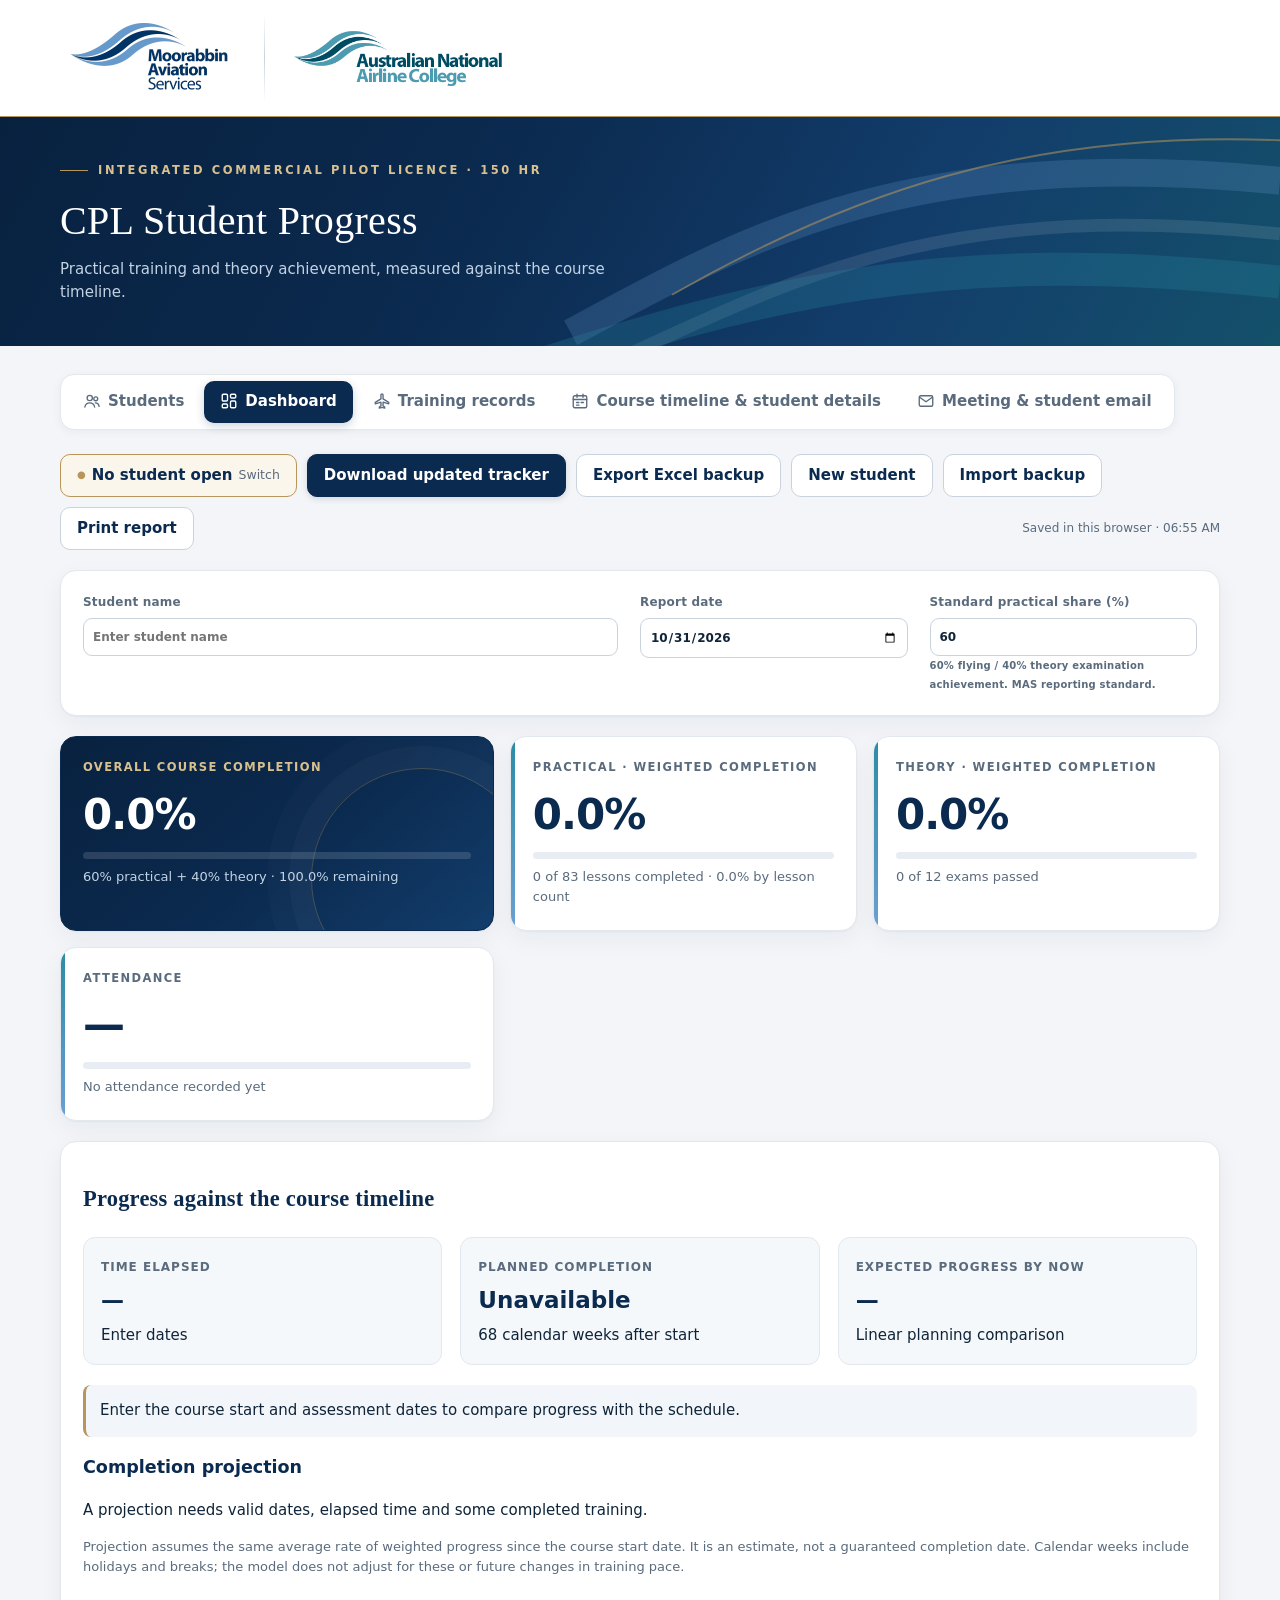
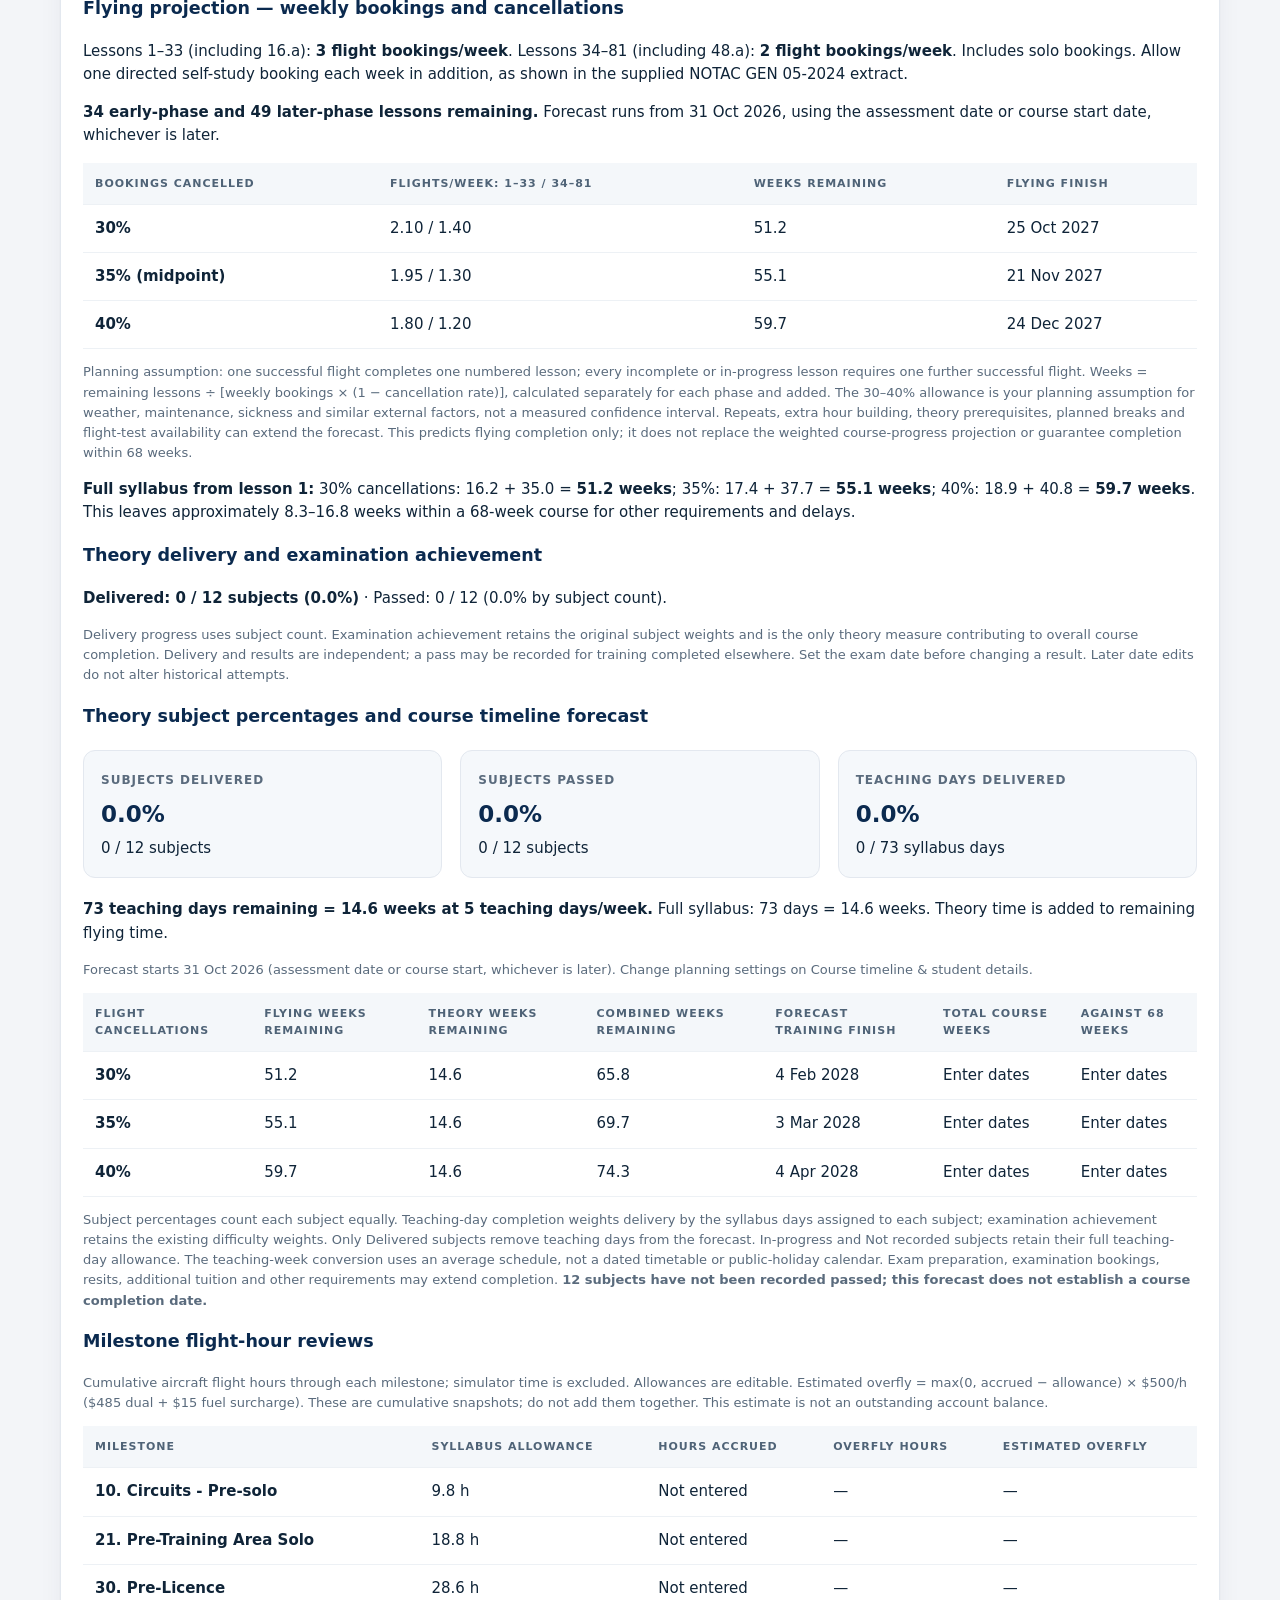
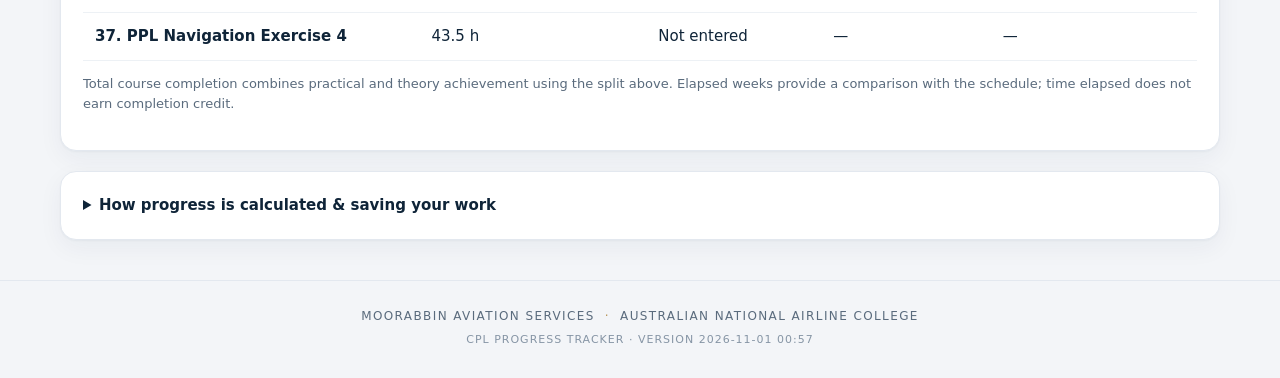
==== commit 8c13e0b3: "Sign-in: remove Server settings (everyone uses coursetracker.online) Co-Authored-By: Claude Opus 5.5" ====
--- a/src/index.html
+++ b/src/index.html
@@ -1,5 +1,5 @@
 <!doctype html>
-<html lang="en"><head><meta name="cpl-build" content="2026-11-01T00:54:39Z"><meta charset="utf-8"><meta name="viewport" content="width=device-width,initial-scale=1,viewport-fit=cover"><meta name="theme-color" content="#0b2a4f"><meta name="mobile-web-app-capable" content="yes"><meta name="apple-mobile-web-app-capable" content="yes"><meta name="apple-mobile-web-app-title" content="CPL Tracker"><meta name="apple-mobile-web-app-status-bar-style" content="black-translucent"><link rel="manifest" href="manifest.webmanifest"><link rel="icon" href="icons/icon-192.png"><link rel="apple-touch-icon" href="icons/apple-touch-icon.png"><title>MAS · CPL Progress Tracker</title><style>
+<html lang="en"><head><meta name="cpl-build" content="2026-11-01T00:57:13Z"><meta charset="utf-8"><meta name="viewport" content="width=device-width,initial-scale=1,viewport-fit=cover"><meta name="theme-color" content="#0b2a4f"><meta name="mobile-web-app-capable" content="yes"><meta name="apple-mobile-web-app-capable" content="yes"><meta name="apple-mobile-web-app-title" content="CPL Tracker"><meta name="apple-mobile-web-app-status-bar-style" content="black-translucent"><link rel="manifest" href="manifest.webmanifest"><link rel="icon" href="icons/icon-192.png"><link rel="apple-touch-icon" href="icons/apple-touch-icon.png"><title>MAS · CPL Progress Tracker</title><style>
 :root{--ink:#132b3e;--muted:#5d7180;--teal:#087f7a;--line:#dce5e9;--bg:#f2f6f8}*{box-sizing:border-box}body{margin:0;background:var(--bg);color:var(--ink);font:15px/1.5 system-ui,-apple-system,Segoe UI,sans-serif}header{background:#102d42;color:white;padding:26px max(24px,calc((100% - 1160px)/2))}header small{color:#9cd7d3;letter-spacing:2px;font-weight:700}h1{font-size:30px;margin:7px 0}header p{margin:0;color:#c5d6e1}main{max-width:1208px;margin:auto;padding:26px 24px}button,.file{font:inherit;border:1px solid #bacbd3;border-radius:8px;background:white;color:var(--ink);padding:9px 15px;cursor:pointer;font-weight:600}button:hover,.file:hover{background:#e6f3f1}.primary{background:var(--teal);color:white;border-color:var(--teal)}.primary:hover{background:#066963}.toolbar{display:flex;gap:10px;flex-wrap:wrap;align-items:center;margin-bottom:20px}.saved{font-size:12px;color:var(--muted);margin-left:auto}.panel,.card{background:white;border:1px solid var(--line);border-radius:14px;padding:22px;box-shadow:0 3px 12px #17384b04}.identity{display:grid;grid-template-columns:2fr 1fr 1fr;gap:22px;margin-bottom:20px}label{display:block;font-size:12px;font-weight:650;color:var(--muted)}input,select,textarea{font:inherit;color:var(--ink);border:1px solid #bbccd4;border-radius:7px;padding:9px;background:white;max-width:100%}input:focus,select:focus,textarea:focus,button:focus-visible{outline:3px solid #77c9bd;outline-offset:2px}.identity input{width:100%;margin-top:6px}.cards{display:grid;grid-template-columns:1.25fr 1fr 1fr;gap:16px;margin-bottom:20px}.card h2{font-size:13px;color:var(--muted);margin:0}.value{font-size:40px;letter-spacing:-1.5px;font-weight:700;margin:5px 0}.card p{color:var(--muted);font-size:13px;margin:8px 0 0}.overall{background:#102d42;color:white}.overall h2,.overall p{color:#c4d8e2}.bar{height:8px;background:#e5eeee;border-radius:20px;overflow:hidden}.bar span{display:block;height:100%;background:#15998e;transition:width .2s}.overall .bar{background:#355164}.overall .bar span{background:#69d5bd}.tabs{display:flex;gap:6px;border-bottom:1px solid var(--line);margin-bottom:20px}.tabs button{border:0;border-radius:8px 8px 0 0;padding:13px 20px;background:transparent}.tabs button.active{background:white;color:var(--teal);box-shadow:inset 0 -3px var(--teal)}.sectionhead{display:flex;align-items:center;gap:16px;flex-wrap:wrap;margin-bottom:16px}.sectionhead h2{font-size:20px;margin:0;margin-right:auto}.sectionhead input{width:180px}.tablewrap{overflow:auto}table{border-collapse:collapse;width:100%;text-align:left}th{font-size:11px;text-transform:uppercase;letter-spacing:.7px;color:var(--muted);background:#f3f7f8}td,th{padding:12px;border-bottom:1px solid #e7eef1;vertical-align:middle}td:first-child{font-weight:650}td select{min-width:145px;font-size:13px}td textarea{min-width:190px;width:100%;height:40px;resize:vertical;font-size:13px}tr.done{background:#f1faf6}.weight{font-variant-numeric:tabular-nums;white-space:nowrap}.tag{font-size:12px;color:var(--teal);background:#e5f5ef;padding:4px 9px;border-radius:6px}.hint{font-size:13px;color:var(--muted)}details{margin-top:20px}summary{cursor:pointer;font-weight:650}details p{max-width:900px;font-size:13px;color:var(--muted)}footer{text-align:center;padding:22px;font-size:12px;color:var(--muted)}[hidden]{display:none!important}@media(max-width:750px){.identity,.cards{grid-template-columns:1fr}.value{font-size:34px}main{padding:18px 12px}.panel{padding:15px}header{padding:22px}h1{font-size:25px}.saved{margin-left:0;width:100%}}@media print{header{background:white;color:#132b3e;padding:0}header small,header p{color:#536877}.toolbar,.sectionhead input,.sectionhead select,.tabs,footer{display:none}.panel,.card{box-shadow:none;break-inside:avoid}.cards{grid-template-columns:repeat(3,1fr)}.overall{background:white;color:#132b3e}.overall h2,.overall p{color:#536877}body{background:white}main{padding:12px 0}.identity{grid-template-columns:2fr 1fr 1fr}td textarea{height:auto}table{font-size:11px}td,th{padding:6px}.tablewrap{overflow:visible}}
 
 .pagetabs{margin-bottom:24px}.metricgrid{display:grid;grid-template-columns:repeat(3,minmax(0,1fr));gap:18px;margin:20px 0}.metricgrid>div{background:#f2f7f8;border-radius:10px;padding:17px}.metricgrid strong{display:block;font-size:23px;margin:5px 0}.metricgrid span{font-size:12px;color:var(--muted)}.pace{padding:14px;background:#edf5f5;border-left:4px solid var(--teal);border-radius:6px}.bulk{display:flex;gap:10px;align-items:center;flex-wrap:wrap;background:#f2f7f8;padding:12px;border-radius:8px;margin-bottom:14px}.bulk input[type=checkbox],td input[type=checkbox]{width:19px;height:19px;accent-color:var(--teal)}#printReport{display:none}.reportmeta{display:grid;grid-template-columns:1fr 1fr;gap:9px}.reportmeta p{margin:4px 0}#printReport h2{border-bottom:2px solid #087f7a;padding-bottom:8px}#printReport td:last-child{text-align:right}.printnotes{white-space:pre-wrap;overflow-wrap:anywhere}@media(max-width:750px){.metricgrid{grid-template-columns:1fr}.pagetabs button{flex:1}.reportmeta{grid-template-columns:1fr}}@media print{main>*{display:none!important}main>#printReport{display:block!important}#printReport .metricgrid{grid-template-columns:repeat(3,1fr)}header{margin-bottom:15px}#printReport{font-size:12px}.printnotes{break-inside:auto}footer{display:none}}
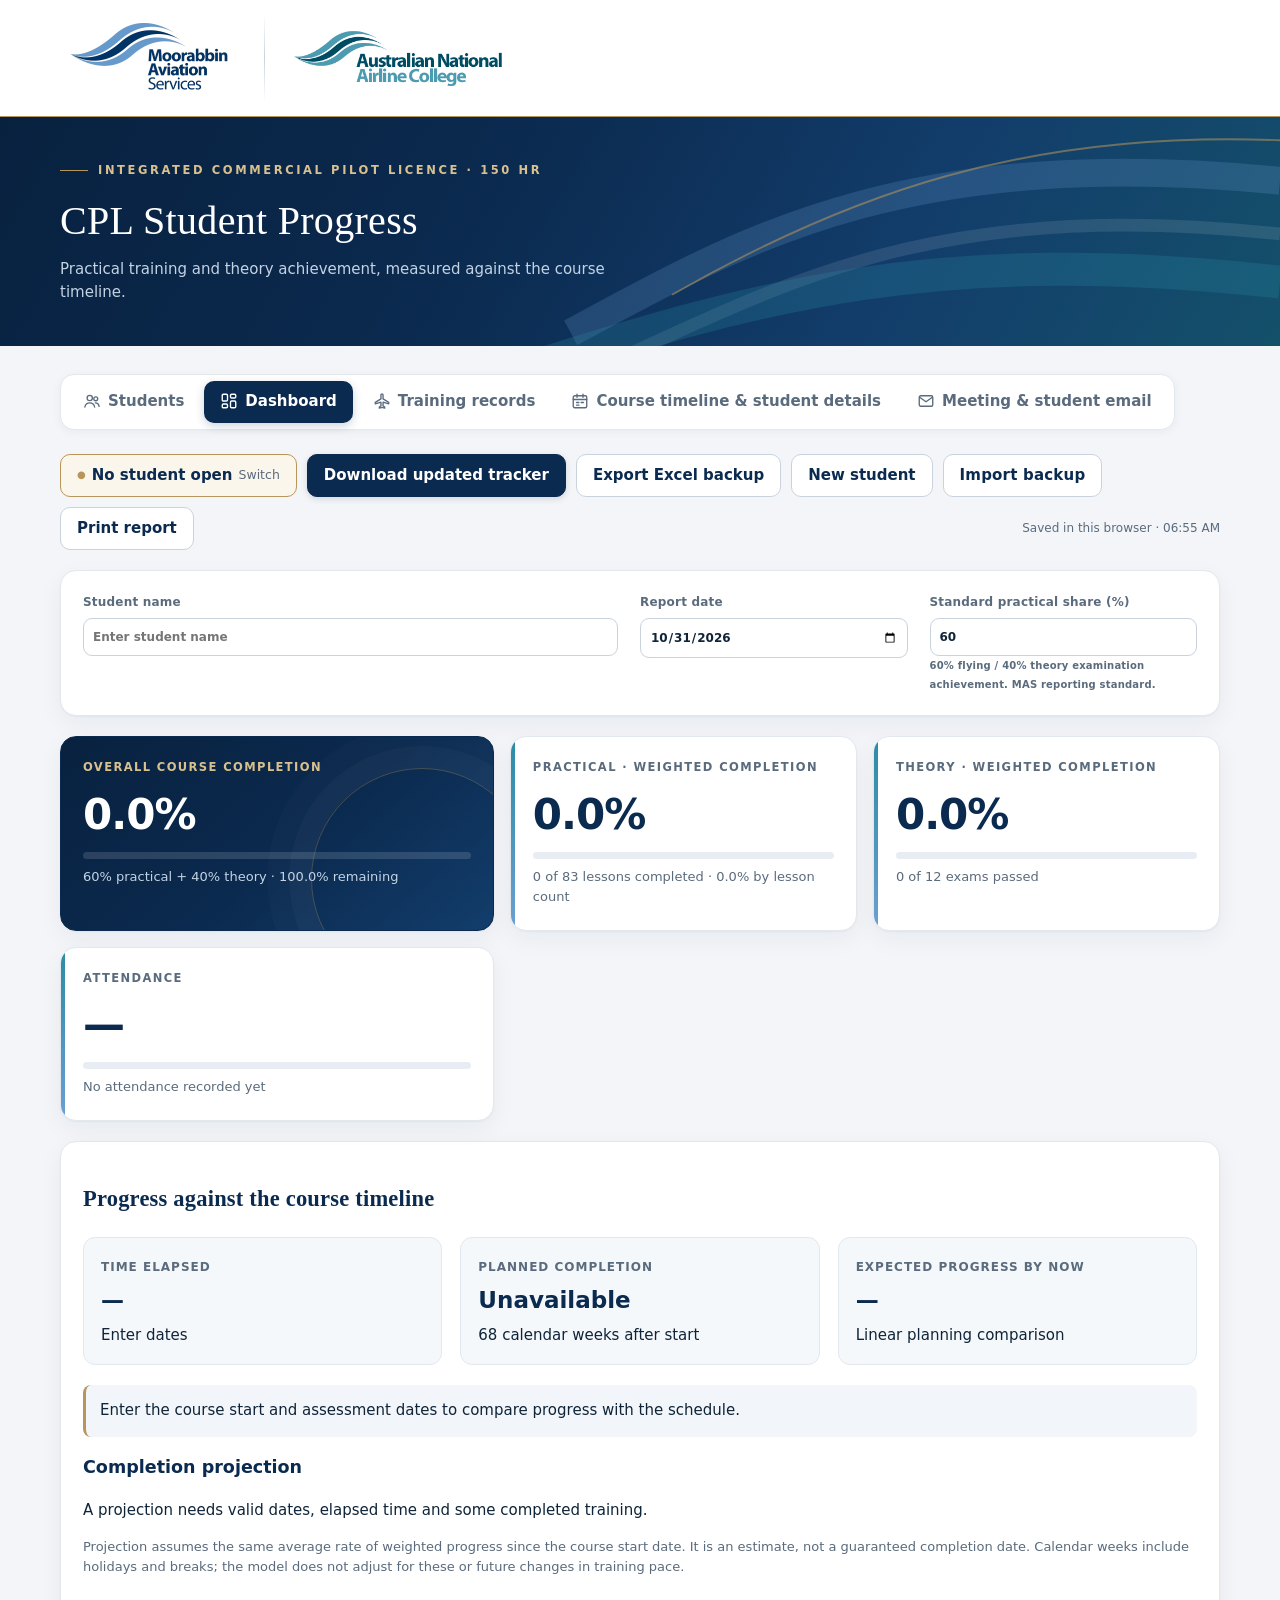
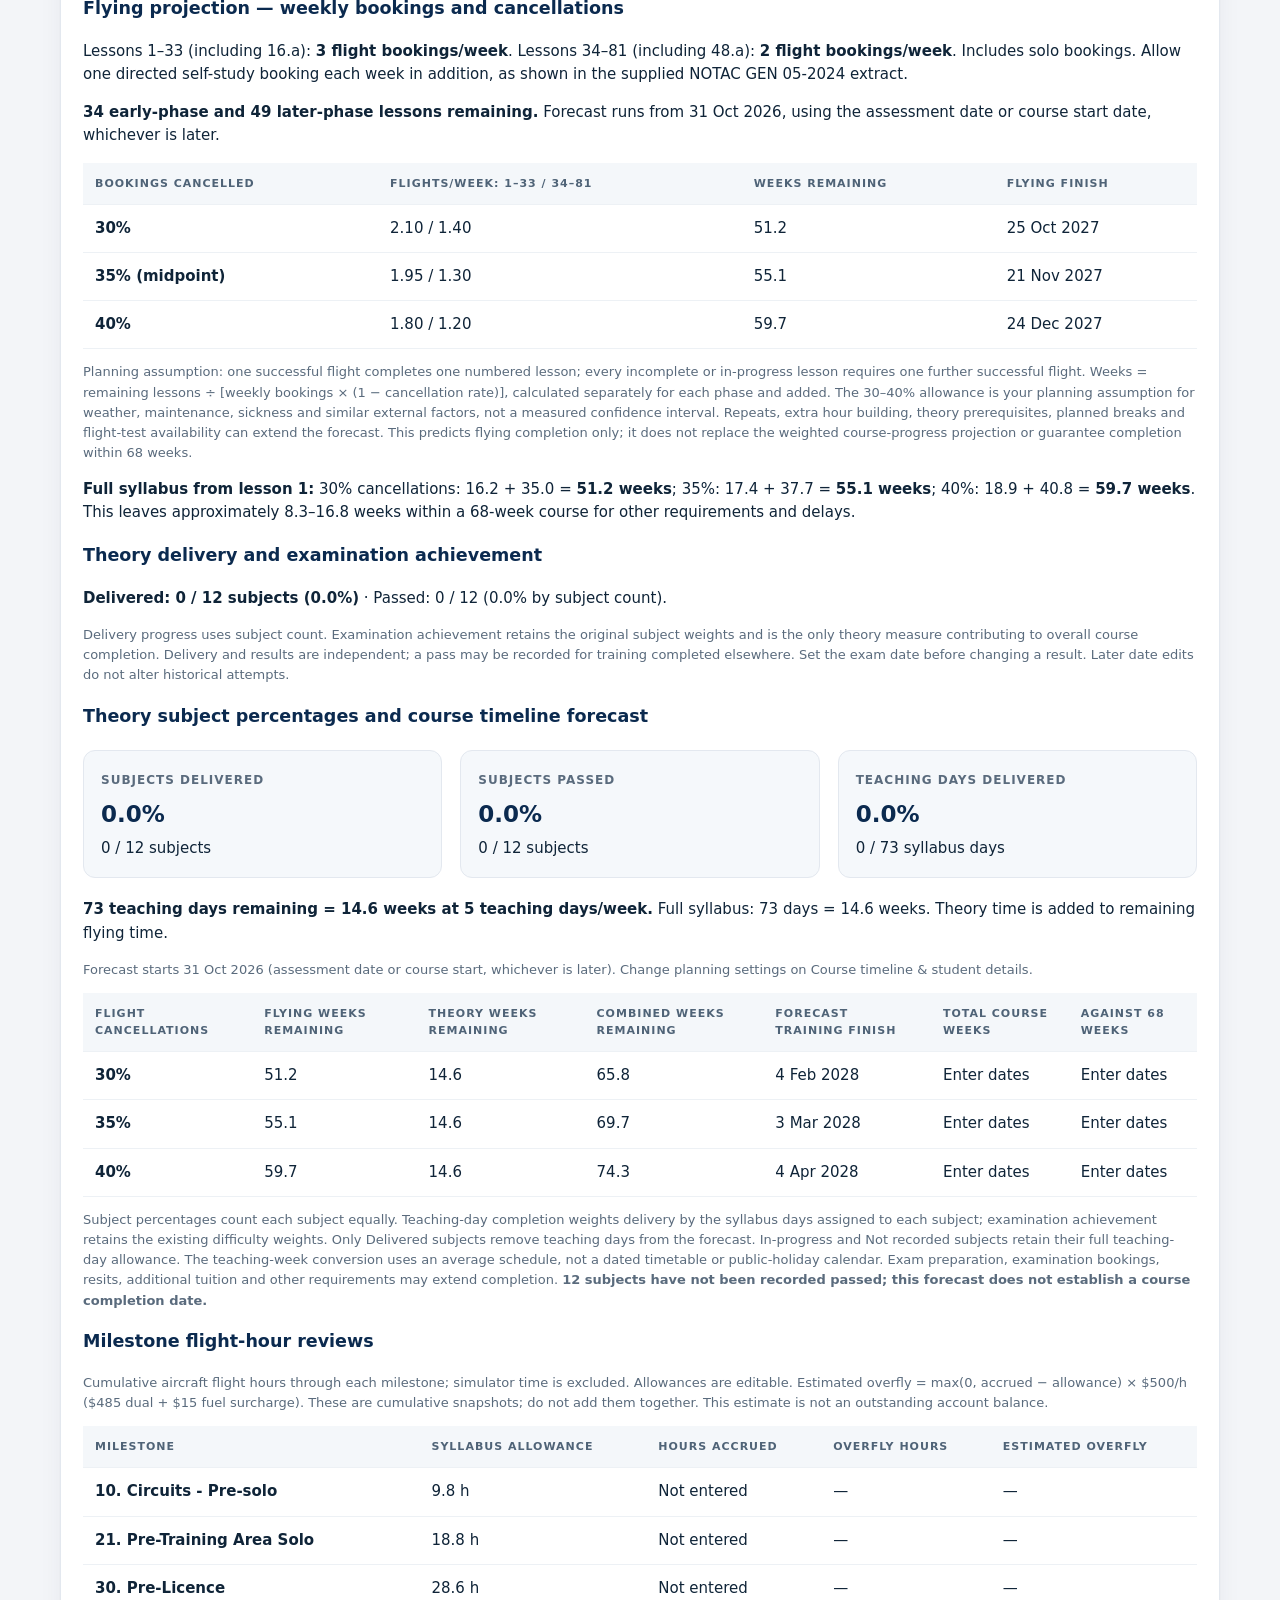
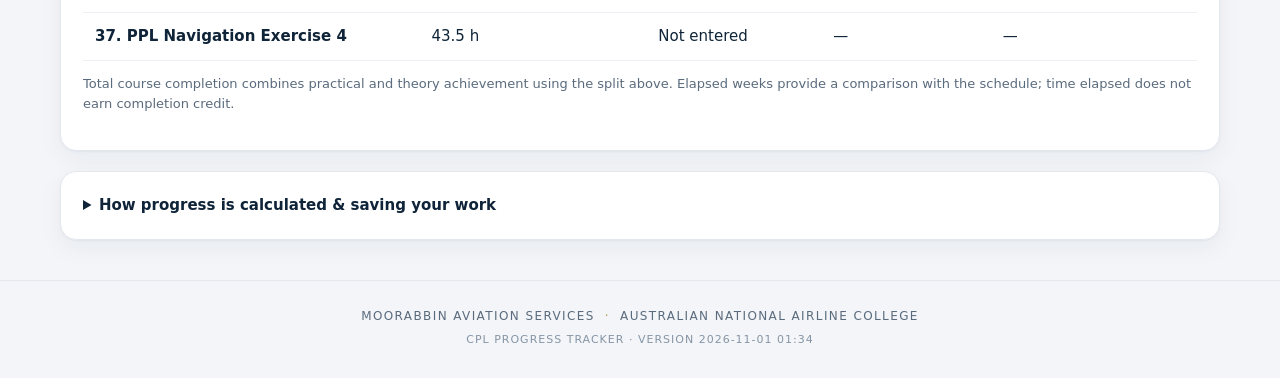
==== commit e93d8ff1: "App 3.0.0: the same screens as coursetracker.online inside the app (offline copy bundled), with nati" ====
--- a/src/index.html
+++ b/src/index.html
@@ -1,5 +1,5 @@
 <!doctype html>
-<html lang="en"><head><meta name="cpl-build" content="2026-11-01T00:57:13Z"><meta charset="utf-8"><meta name="viewport" content="width=device-width,initial-scale=1,viewport-fit=cover"><meta name="theme-color" content="#0b2a4f"><meta name="mobile-web-app-capable" content="yes"><meta name="apple-mobile-web-app-capable" content="yes"><meta name="apple-mobile-web-app-title" content="CPL Tracker"><meta name="apple-mobile-web-app-status-bar-style" content="black-translucent"><link rel="manifest" href="manifest.webmanifest"><link rel="icon" href="icons/icon-192.png"><link rel="apple-touch-icon" href="icons/apple-touch-icon.png"><title>MAS · CPL Progress Tracker</title><style>
+<html lang="en"><head><meta name="cpl-build" content="2026-11-01T01:34:12Z"><meta charset="utf-8"><meta name="viewport" content="width=device-width,initial-scale=1,viewport-fit=cover"><meta name="theme-color" content="#0b2a4f"><meta name="mobile-web-app-capable" content="yes"><meta name="apple-mobile-web-app-capable" content="yes"><meta name="apple-mobile-web-app-title" content="CPL Tracker"><meta name="apple-mobile-web-app-status-bar-style" content="black-translucent"><link rel="manifest" href="manifest.webmanifest"><link rel="icon" href="icons/icon-192.png"><link rel="apple-touch-icon" href="icons/apple-touch-icon.png"><title>MAS · CPL Progress Tracker</title><style>
 :root{--ink:#132b3e;--muted:#5d7180;--teal:#087f7a;--line:#dce5e9;--bg:#f2f6f8}*{box-sizing:border-box}body{margin:0;background:var(--bg);color:var(--ink);font:15px/1.5 system-ui,-apple-system,Segoe UI,sans-serif}header{background:#102d42;color:white;padding:26px max(24px,calc((100% - 1160px)/2))}header small{color:#9cd7d3;letter-spacing:2px;font-weight:700}h1{font-size:30px;margin:7px 0}header p{margin:0;color:#c5d6e1}main{max-width:1208px;margin:auto;padding:26px 24px}button,.file{font:inherit;border:1px solid #bacbd3;border-radius:8px;background:white;color:var(--ink);padding:9px 15px;cursor:pointer;font-weight:600}button:hover,.file:hover{background:#e6f3f1}.primary{background:var(--teal);color:white;border-color:var(--teal)}.primary:hover{background:#066963}.toolbar{display:flex;gap:10px;flex-wrap:wrap;align-items:center;margin-bottom:20px}.saved{font-size:12px;color:var(--muted);margin-left:auto}.panel,.card{background:white;border:1px solid var(--line);border-radius:14px;padding:22px;box-shadow:0 3px 12px #17384b04}.identity{display:grid;grid-template-columns:2fr 1fr 1fr;gap:22px;margin-bottom:20px}label{display:block;font-size:12px;font-weight:650;color:var(--muted)}input,select,textarea{font:inherit;color:var(--ink);border:1px solid #bbccd4;border-radius:7px;padding:9px;background:white;max-width:100%}input:focus,select:focus,textarea:focus,button:focus-visible{outline:3px solid #77c9bd;outline-offset:2px}.identity input{width:100%;margin-top:6px}.cards{display:grid;grid-template-columns:1.25fr 1fr 1fr;gap:16px;margin-bottom:20px}.card h2{font-size:13px;color:var(--muted);margin:0}.value{font-size:40px;letter-spacing:-1.5px;font-weight:700;margin:5px 0}.card p{color:var(--muted);font-size:13px;margin:8px 0 0}.overall{background:#102d42;color:white}.overall h2,.overall p{color:#c4d8e2}.bar{height:8px;background:#e5eeee;border-radius:20px;overflow:hidden}.bar span{display:block;height:100%;background:#15998e;transition:width .2s}.overall .bar{background:#355164}.overall .bar span{background:#69d5bd}.tabs{display:flex;gap:6px;border-bottom:1px solid var(--line);margin-bottom:20px}.tabs button{border:0;border-radius:8px 8px 0 0;padding:13px 20px;background:transparent}.tabs button.active{background:white;color:var(--teal);box-shadow:inset 0 -3px var(--teal)}.sectionhead{display:flex;align-items:center;gap:16px;flex-wrap:wrap;margin-bottom:16px}.sectionhead h2{font-size:20px;margin:0;margin-right:auto}.sectionhead input{width:180px}.tablewrap{overflow:auto}table{border-collapse:collapse;width:100%;text-align:left}th{font-size:11px;text-transform:uppercase;letter-spacing:.7px;color:var(--muted);background:#f3f7f8}td,th{padding:12px;border-bottom:1px solid #e7eef1;vertical-align:middle}td:first-child{font-weight:650}td select{min-width:145px;font-size:13px}td textarea{min-width:190px;width:100%;height:40px;resize:vertical;font-size:13px}tr.done{background:#f1faf6}.weight{font-variant-numeric:tabular-nums;white-space:nowrap}.tag{font-size:12px;color:var(--teal);background:#e5f5ef;padding:4px 9px;border-radius:6px}.hint{font-size:13px;color:var(--muted)}details{margin-top:20px}summary{cursor:pointer;font-weight:650}details p{max-width:900px;font-size:13px;color:var(--muted)}footer{text-align:center;padding:22px;font-size:12px;color:var(--muted)}[hidden]{display:none!important}@media(max-width:750px){.identity,.cards{grid-template-columns:1fr}.value{font-size:34px}main{padding:18px 12px}.panel{padding:15px}header{padding:22px}h1{font-size:25px}.saved{margin-left:0;width:100%}}@media print{header{background:white;color:#132b3e;padding:0}header small,header p{color:#536877}.toolbar,.sectionhead input,.sectionhead select,.tabs,footer{display:none}.panel,.card{box-shadow:none;break-inside:avoid}.cards{grid-template-columns:repeat(3,1fr)}.overall{background:white;color:#132b3e}.overall h2,.overall p{color:#536877}body{background:white}main{padding:12px 0}.identity{grid-template-columns:2fr 1fr 1fr}td textarea{height:auto}table{font-size:11px}td,th{padding:6px}.tablewrap{overflow:visible}}
 
 .pagetabs{margin-bottom:24px}.metricgrid{display:grid;grid-template-columns:repeat(3,minmax(0,1fr));gap:18px;margin:20px 0}.metricgrid>div{background:#f2f7f8;border-radius:10px;padding:17px}.metricgrid strong{display:block;font-size:23px;margin:5px 0}.metricgrid span{font-size:12px;color:var(--muted)}.pace{padding:14px;background:#edf5f5;border-left:4px solid var(--teal);border-radius:6px}.bulk{display:flex;gap:10px;align-items:center;flex-wrap:wrap;background:#f2f7f8;padding:12px;border-radius:8px;margin-bottom:14px}.bulk input[type=checkbox],td input[type=checkbox]{width:19px;height:19px;accent-color:var(--teal)}#printReport{display:none}.reportmeta{display:grid;grid-template-columns:1fr 1fr;gap:9px}.reportmeta p{margin:4px 0}#printReport h2{border-bottom:2px solid #087f7a;padding-bottom:8px}#printReport td:last-child{text-align:right}.printnotes{white-space:pre-wrap;overflow-wrap:anywhere}@media(max-width:750px){.metricgrid{grid-template-columns:1fr}.pagetabs button{flex:1}.reportmeta{grid-template-columns:1fr}}@media print{main>*{display:none!important}main>#printReport{display:block!important}#printReport .metricgrid{grid-template-columns:repeat(3,1fr)}header{margin-bottom:15px}#printReport{font-size:12px}.printnotes{break-inside:auto}footer{display:none}}
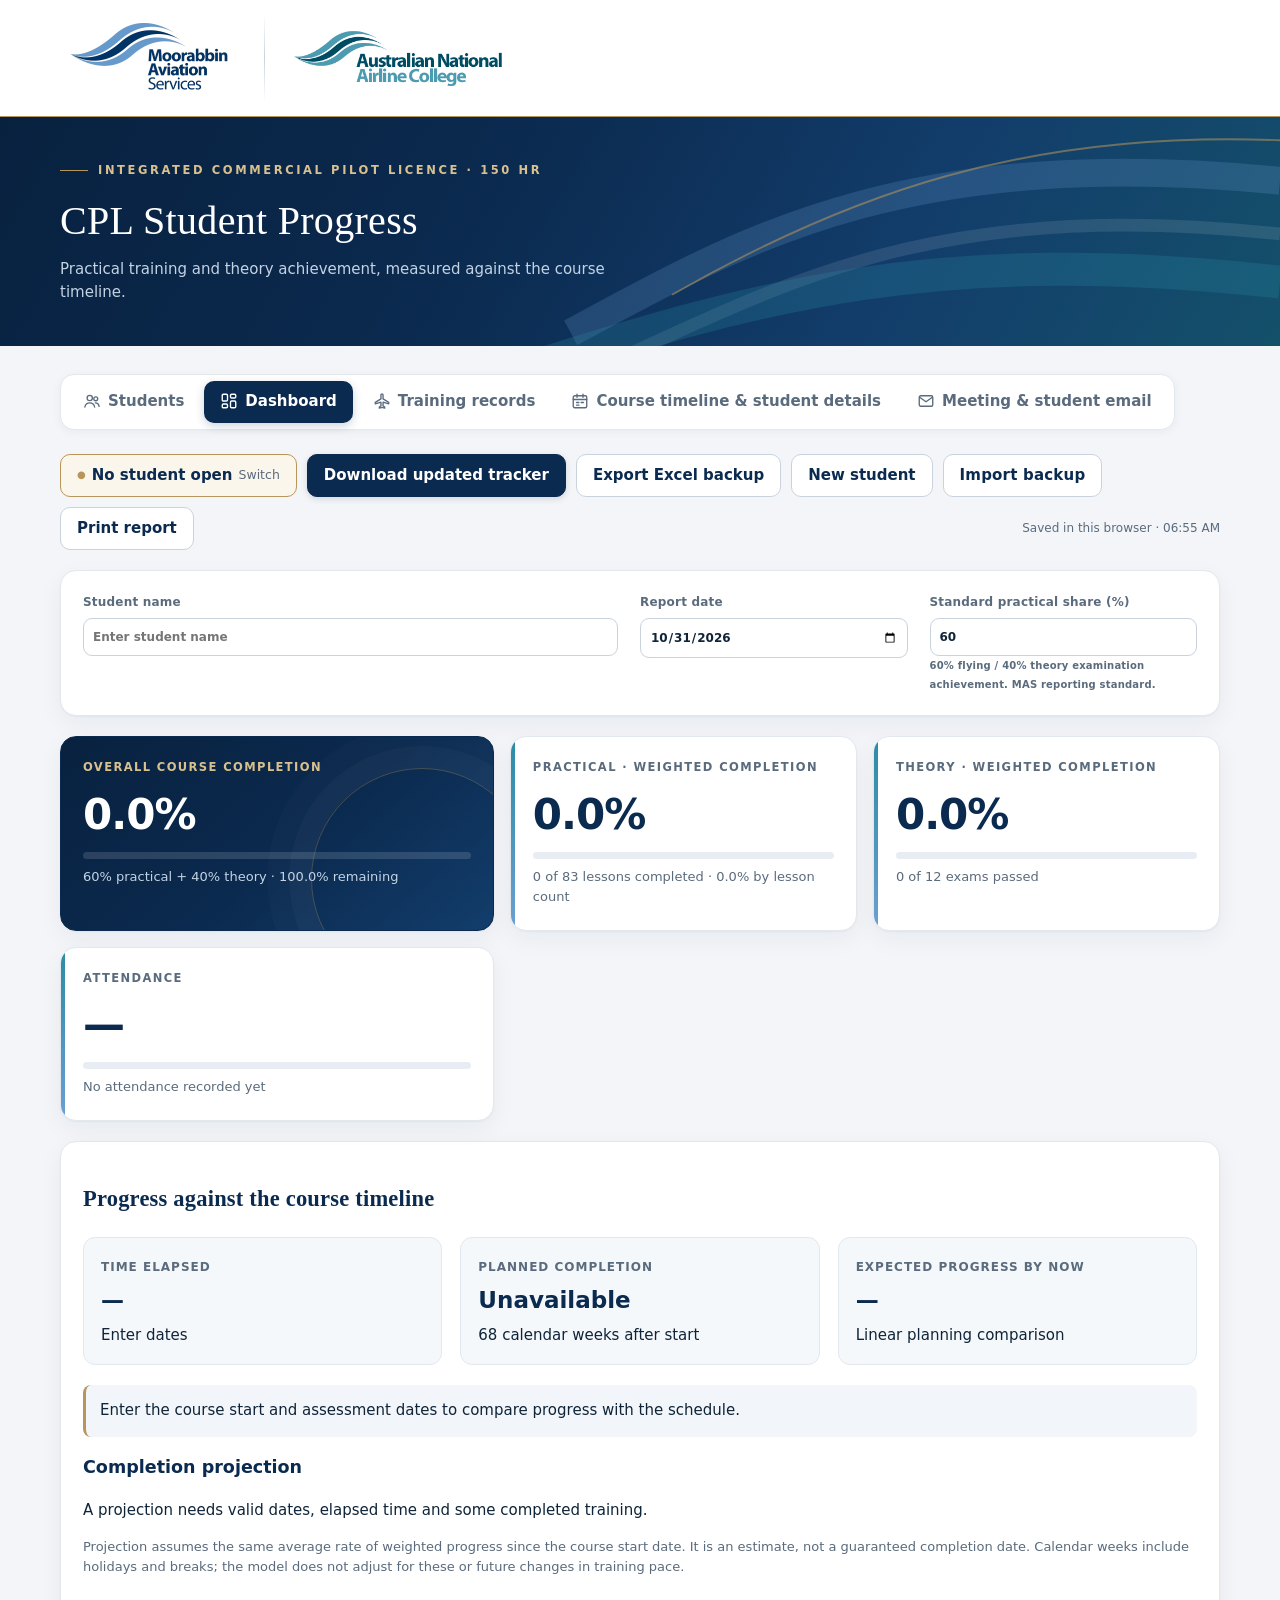
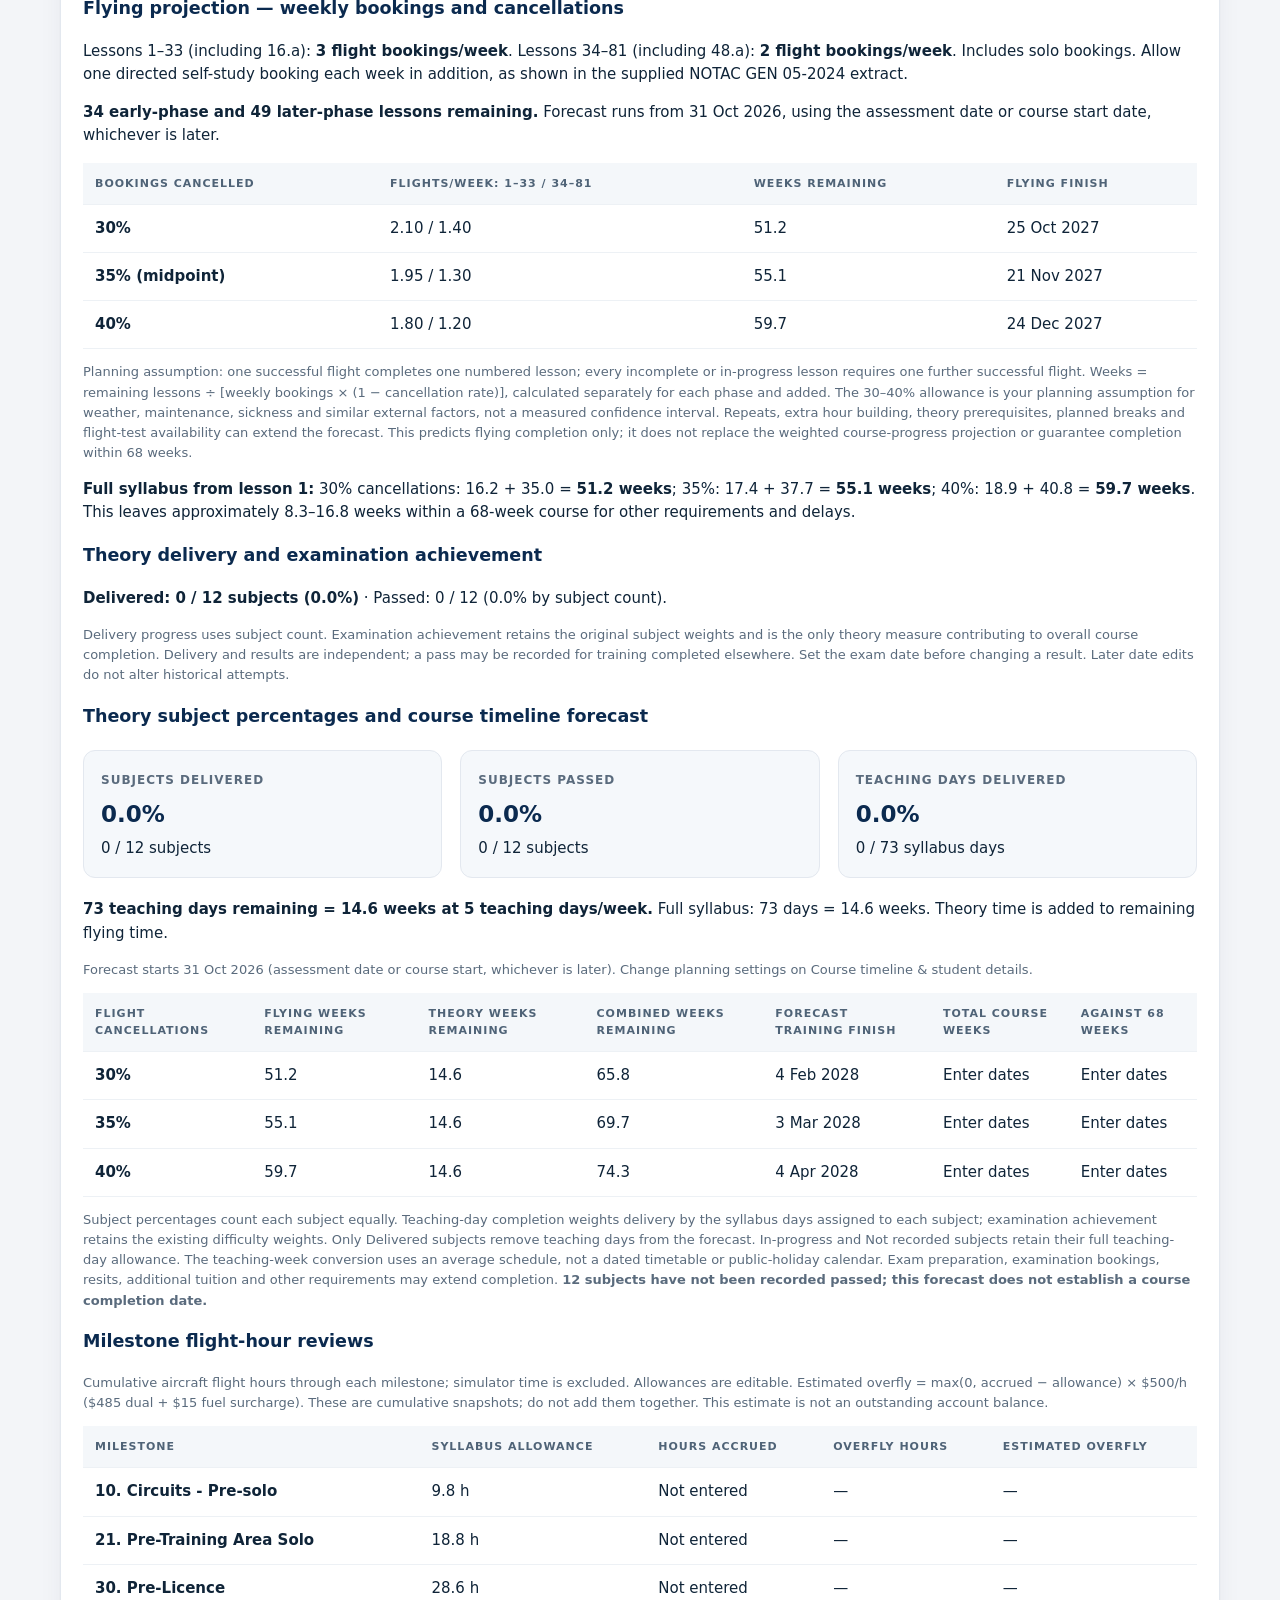
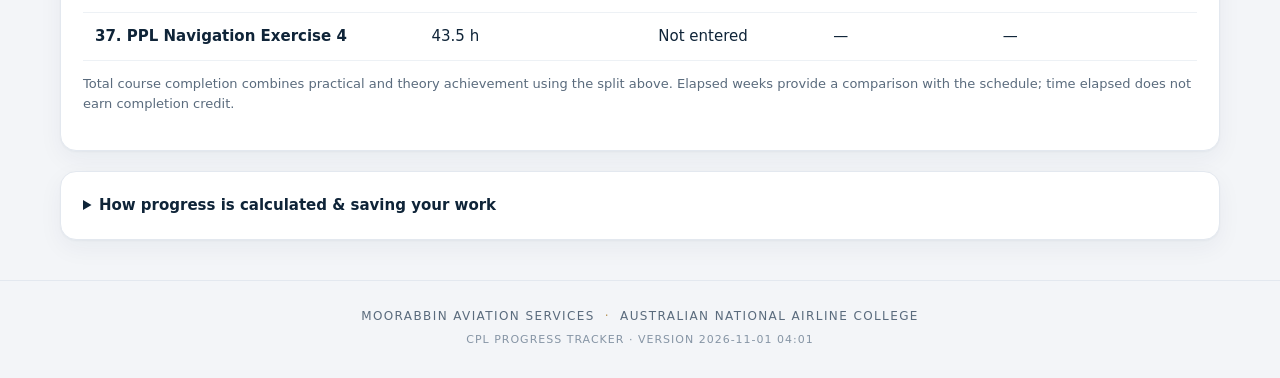
==== commit 29de41d2: "App 3.0.1: fix crash on start (missing network-state permission for the offline check); send saved c" ====
--- a/src/index.html
+++ b/src/index.html
@@ -1,5 +1,5 @@
 <!doctype html>
-<html lang="en"><head><meta name="cpl-build" content="2026-11-01T01:34:12Z"><meta charset="utf-8"><meta name="viewport" content="width=device-width,initial-scale=1,viewport-fit=cover"><meta name="theme-color" content="#0b2a4f"><meta name="mobile-web-app-capable" content="yes"><meta name="apple-mobile-web-app-capable" content="yes"><meta name="apple-mobile-web-app-title" content="CPL Tracker"><meta name="apple-mobile-web-app-status-bar-style" content="black-translucent"><link rel="manifest" href="manifest.webmanifest"><link rel="icon" href="icons/icon-192.png"><link rel="apple-touch-icon" href="icons/apple-touch-icon.png"><title>MAS · CPL Progress Tracker</title><style>
+<html lang="en"><head><meta name="cpl-build" content="2026-11-01T04:01:57Z"><meta charset="utf-8"><meta name="viewport" content="width=device-width,initial-scale=1,viewport-fit=cover"><meta name="theme-color" content="#0b2a4f"><meta name="mobile-web-app-capable" content="yes"><meta name="apple-mobile-web-app-capable" content="yes"><meta name="apple-mobile-web-app-title" content="CPL Tracker"><meta name="apple-mobile-web-app-status-bar-style" content="black-translucent"><link rel="manifest" href="manifest.webmanifest"><link rel="icon" href="icons/icon-192.png"><link rel="apple-touch-icon" href="icons/apple-touch-icon.png"><title>MAS · CPL Progress Tracker</title><style>
 :root{--ink:#132b3e;--muted:#5d7180;--teal:#087f7a;--line:#dce5e9;--bg:#f2f6f8}*{box-sizing:border-box}body{margin:0;background:var(--bg);color:var(--ink);font:15px/1.5 system-ui,-apple-system,Segoe UI,sans-serif}header{background:#102d42;color:white;padding:26px max(24px,calc((100% - 1160px)/2))}header small{color:#9cd7d3;letter-spacing:2px;font-weight:700}h1{font-size:30px;margin:7px 0}header p{margin:0;color:#c5d6e1}main{max-width:1208px;margin:auto;padding:26px 24px}button,.file{font:inherit;border:1px solid #bacbd3;border-radius:8px;background:white;color:var(--ink);padding:9px 15px;cursor:pointer;font-weight:600}button:hover,.file:hover{background:#e6f3f1}.primary{background:var(--teal);color:white;border-color:var(--teal)}.primary:hover{background:#066963}.toolbar{display:flex;gap:10px;flex-wrap:wrap;align-items:center;margin-bottom:20px}.saved{font-size:12px;color:var(--muted);margin-left:auto}.panel,.card{background:white;border:1px solid var(--line);border-radius:14px;padding:22px;box-shadow:0 3px 12px #17384b04}.identity{display:grid;grid-template-columns:2fr 1fr 1fr;gap:22px;margin-bottom:20px}label{display:block;font-size:12px;font-weight:650;color:var(--muted)}input,select,textarea{font:inherit;color:var(--ink);border:1px solid #bbccd4;border-radius:7px;padding:9px;background:white;max-width:100%}input:focus,select:focus,textarea:focus,button:focus-visible{outline:3px solid #77c9bd;outline-offset:2px}.identity input{width:100%;margin-top:6px}.cards{display:grid;grid-template-columns:1.25fr 1fr 1fr;gap:16px;margin-bottom:20px}.card h2{font-size:13px;color:var(--muted);margin:0}.value{font-size:40px;letter-spacing:-1.5px;font-weight:700;margin:5px 0}.card p{color:var(--muted);font-size:13px;margin:8px 0 0}.overall{background:#102d42;color:white}.overall h2,.overall p{color:#c4d8e2}.bar{height:8px;background:#e5eeee;border-radius:20px;overflow:hidden}.bar span{display:block;height:100%;background:#15998e;transition:width .2s}.overall .bar{background:#355164}.overall .bar span{background:#69d5bd}.tabs{display:flex;gap:6px;border-bottom:1px solid var(--line);margin-bottom:20px}.tabs button{border:0;border-radius:8px 8px 0 0;padding:13px 20px;background:transparent}.tabs button.active{background:white;color:var(--teal);box-shadow:inset 0 -3px var(--teal)}.sectionhead{display:flex;align-items:center;gap:16px;flex-wrap:wrap;margin-bottom:16px}.sectionhead h2{font-size:20px;margin:0;margin-right:auto}.sectionhead input{width:180px}.tablewrap{overflow:auto}table{border-collapse:collapse;width:100%;text-align:left}th{font-size:11px;text-transform:uppercase;letter-spacing:.7px;color:var(--muted);background:#f3f7f8}td,th{padding:12px;border-bottom:1px solid #e7eef1;vertical-align:middle}td:first-child{font-weight:650}td select{min-width:145px;font-size:13px}td textarea{min-width:190px;width:100%;height:40px;resize:vertical;font-size:13px}tr.done{background:#f1faf6}.weight{font-variant-numeric:tabular-nums;white-space:nowrap}.tag{font-size:12px;color:var(--teal);background:#e5f5ef;padding:4px 9px;border-radius:6px}.hint{font-size:13px;color:var(--muted)}details{margin-top:20px}summary{cursor:pointer;font-weight:650}details p{max-width:900px;font-size:13px;color:var(--muted)}footer{text-align:center;padding:22px;font-size:12px;color:var(--muted)}[hidden]{display:none!important}@media(max-width:750px){.identity,.cards{grid-template-columns:1fr}.value{font-size:34px}main{padding:18px 12px}.panel{padding:15px}header{padding:22px}h1{font-size:25px}.saved{margin-left:0;width:100%}}@media print{header{background:white;color:#132b3e;padding:0}header small,header p{color:#536877}.toolbar,.sectionhead input,.sectionhead select,.tabs,footer{display:none}.panel,.card{box-shadow:none;break-inside:avoid}.cards{grid-template-columns:repeat(3,1fr)}.overall{background:white;color:#132b3e}.overall h2,.overall p{color:#536877}body{background:white}main{padding:12px 0}.identity{grid-template-columns:2fr 1fr 1fr}td textarea{height:auto}table{font-size:11px}td,th{padding:6px}.tablewrap{overflow:visible}}
 
 .pagetabs{margin-bottom:24px}.metricgrid{display:grid;grid-template-columns:repeat(3,minmax(0,1fr));gap:18px;margin:20px 0}.metricgrid>div{background:#f2f7f8;border-radius:10px;padding:17px}.metricgrid strong{display:block;font-size:23px;margin:5px 0}.metricgrid span{font-size:12px;color:var(--muted)}.pace{padding:14px;background:#edf5f5;border-left:4px solid var(--teal);border-radius:6px}.bulk{display:flex;gap:10px;align-items:center;flex-wrap:wrap;background:#f2f7f8;padding:12px;border-radius:8px;margin-bottom:14px}.bulk input[type=checkbox],td input[type=checkbox]{width:19px;height:19px;accent-color:var(--teal)}#printReport{display:none}.reportmeta{display:grid;grid-template-columns:1fr 1fr;gap:9px}.reportmeta p{margin:4px 0}#printReport h2{border-bottom:2px solid #087f7a;padding-bottom:8px}#printReport td:last-child{text-align:right}.printnotes{white-space:pre-wrap;overflow-wrap:anywhere}@media(max-width:750px){.metricgrid{grid-template-columns:1fr}.pagetabs button{flex:1}.reportmeta{grid-template-columns:1fr}}@media print{main>*{display:none!important}main>#printReport{display:block!important}#printReport .metricgrid{grid-template-columns:repeat(3,1fr)}header{margin-bottom:15px}#printReport{font-size:12px}.printnotes{break-inside:auto}footer{display:none}}
